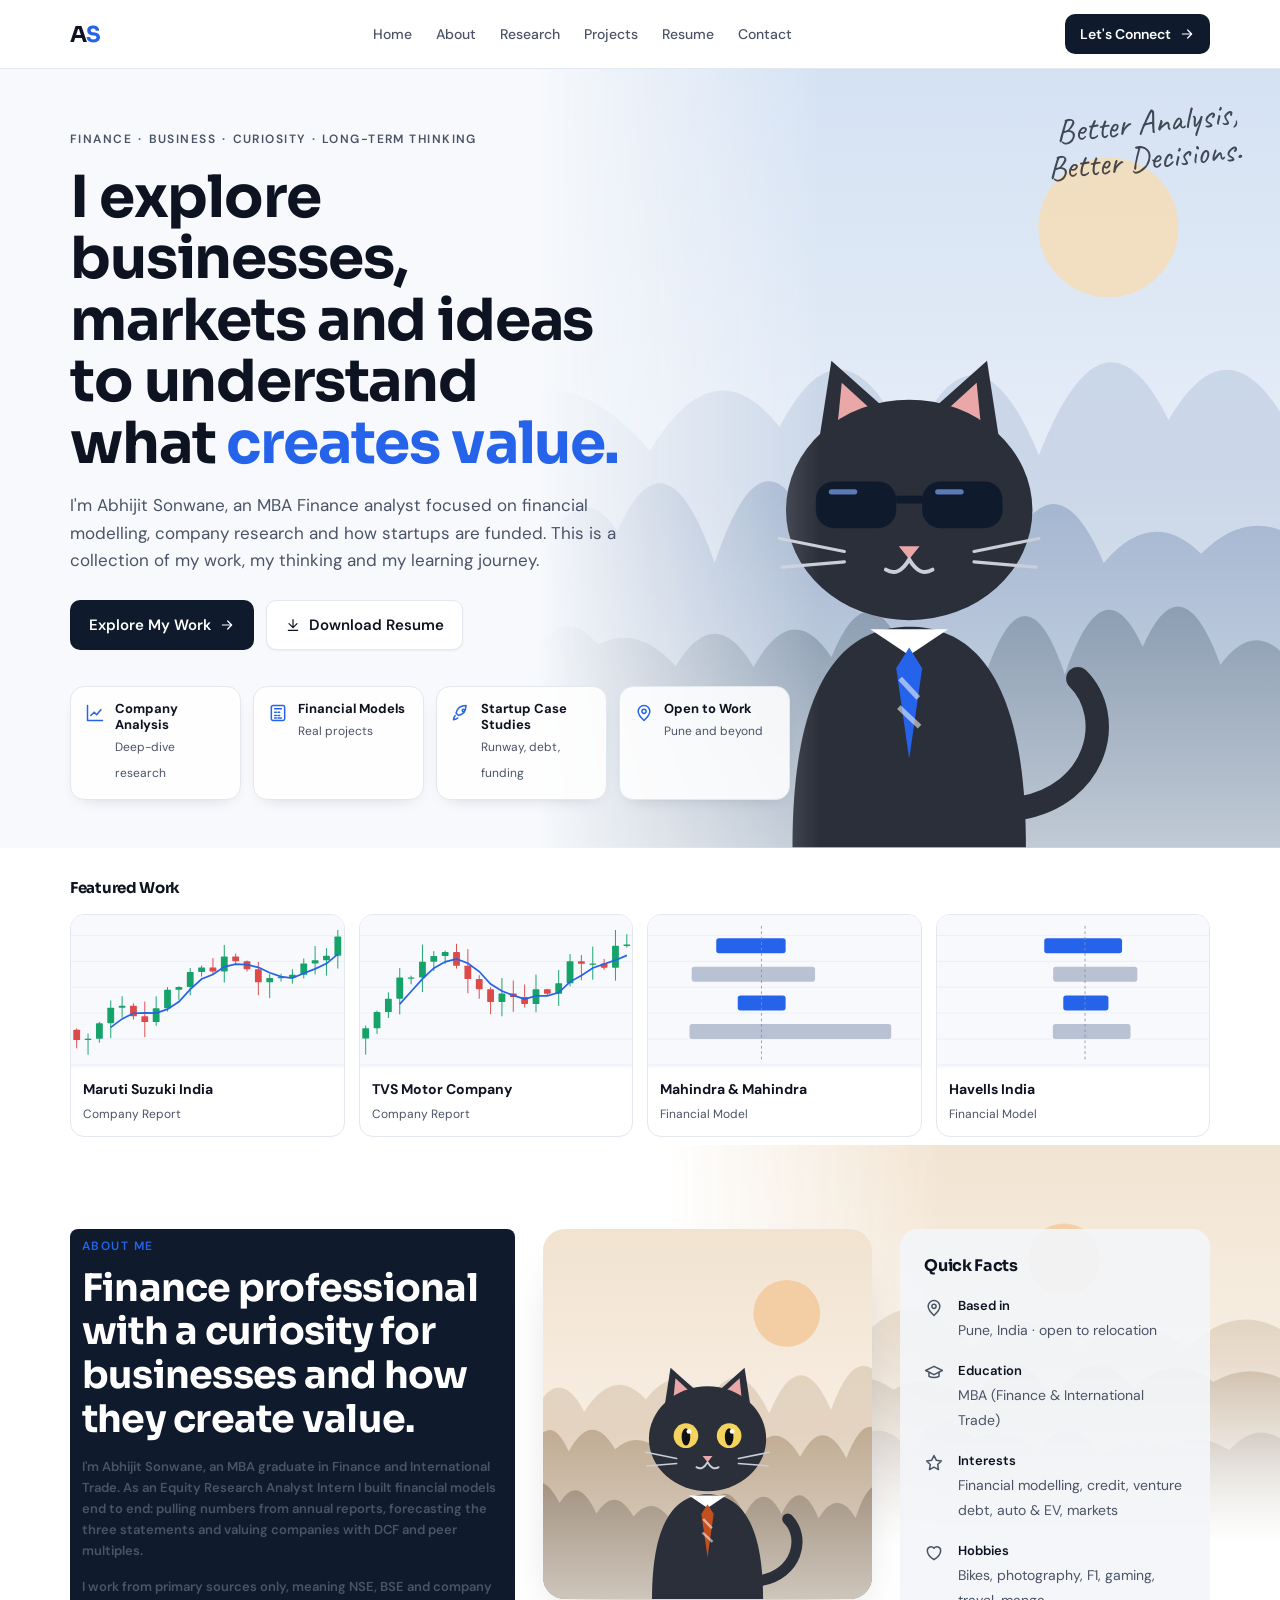
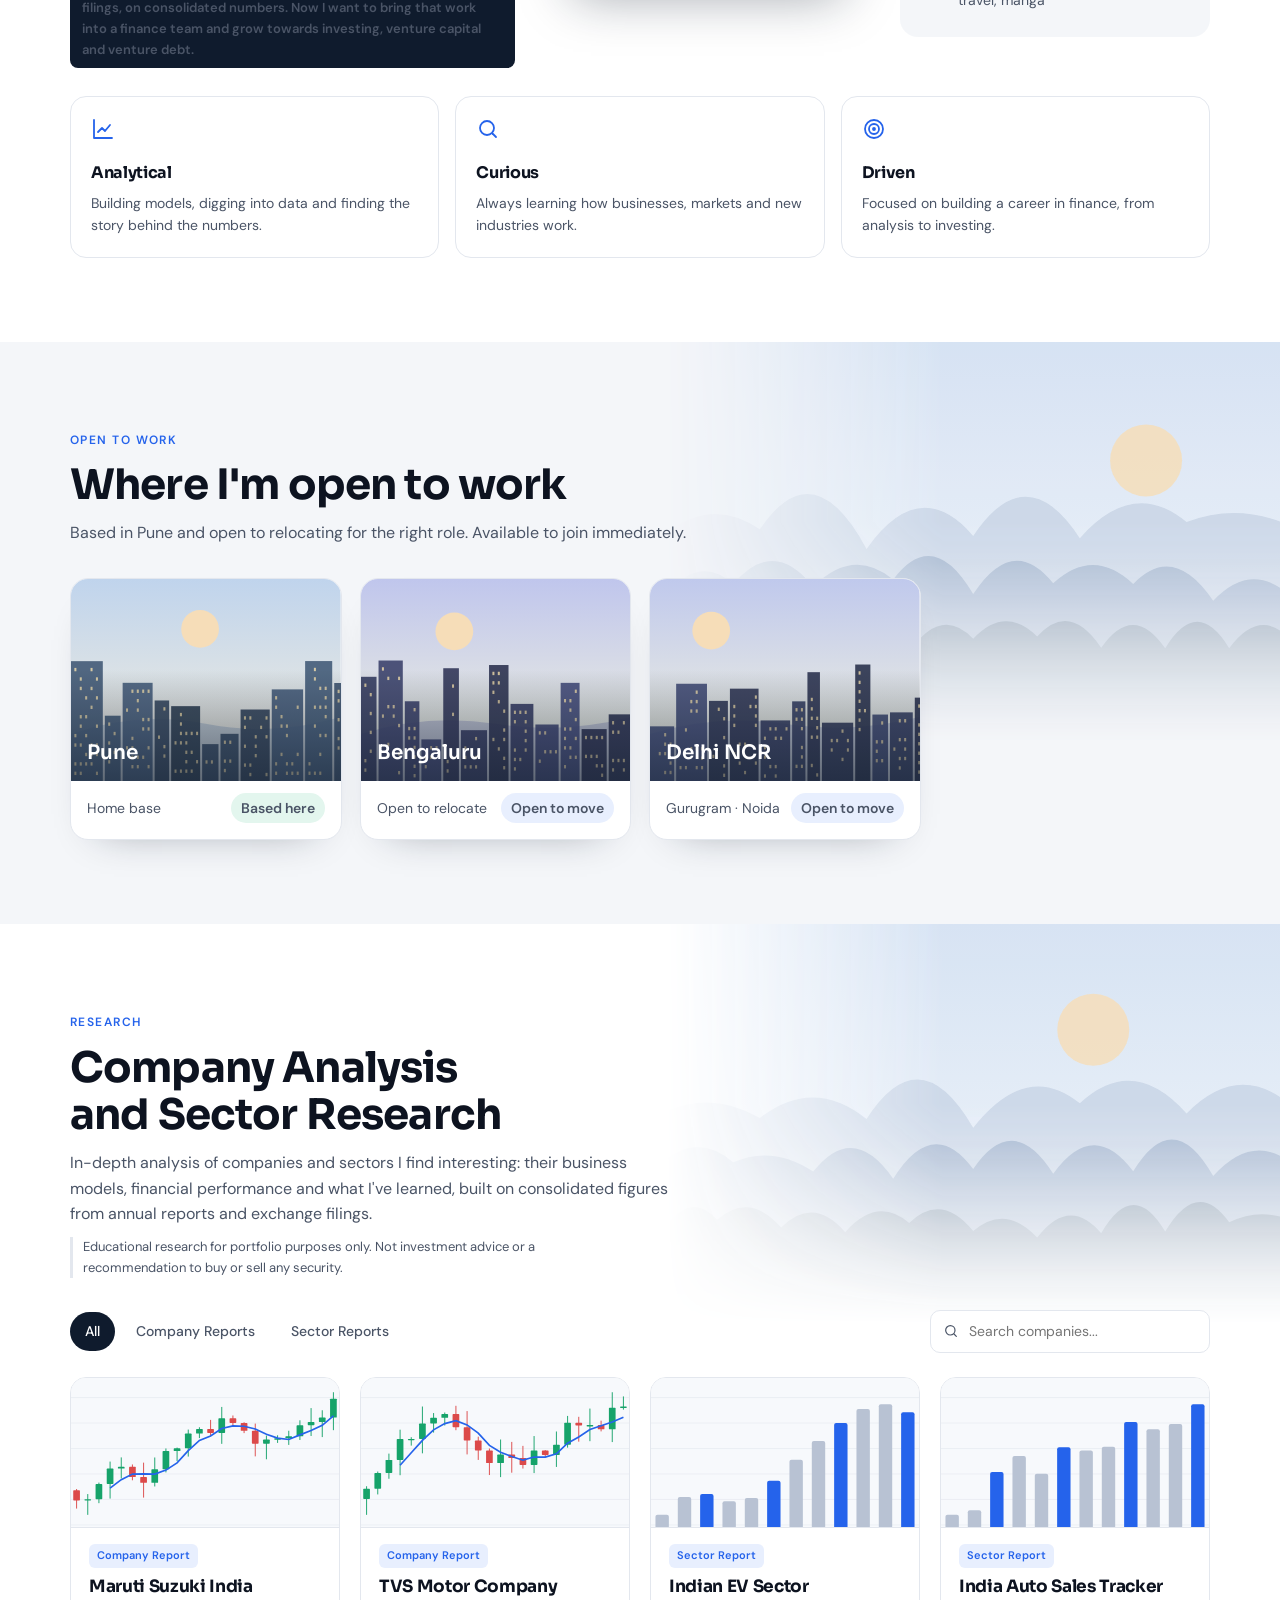
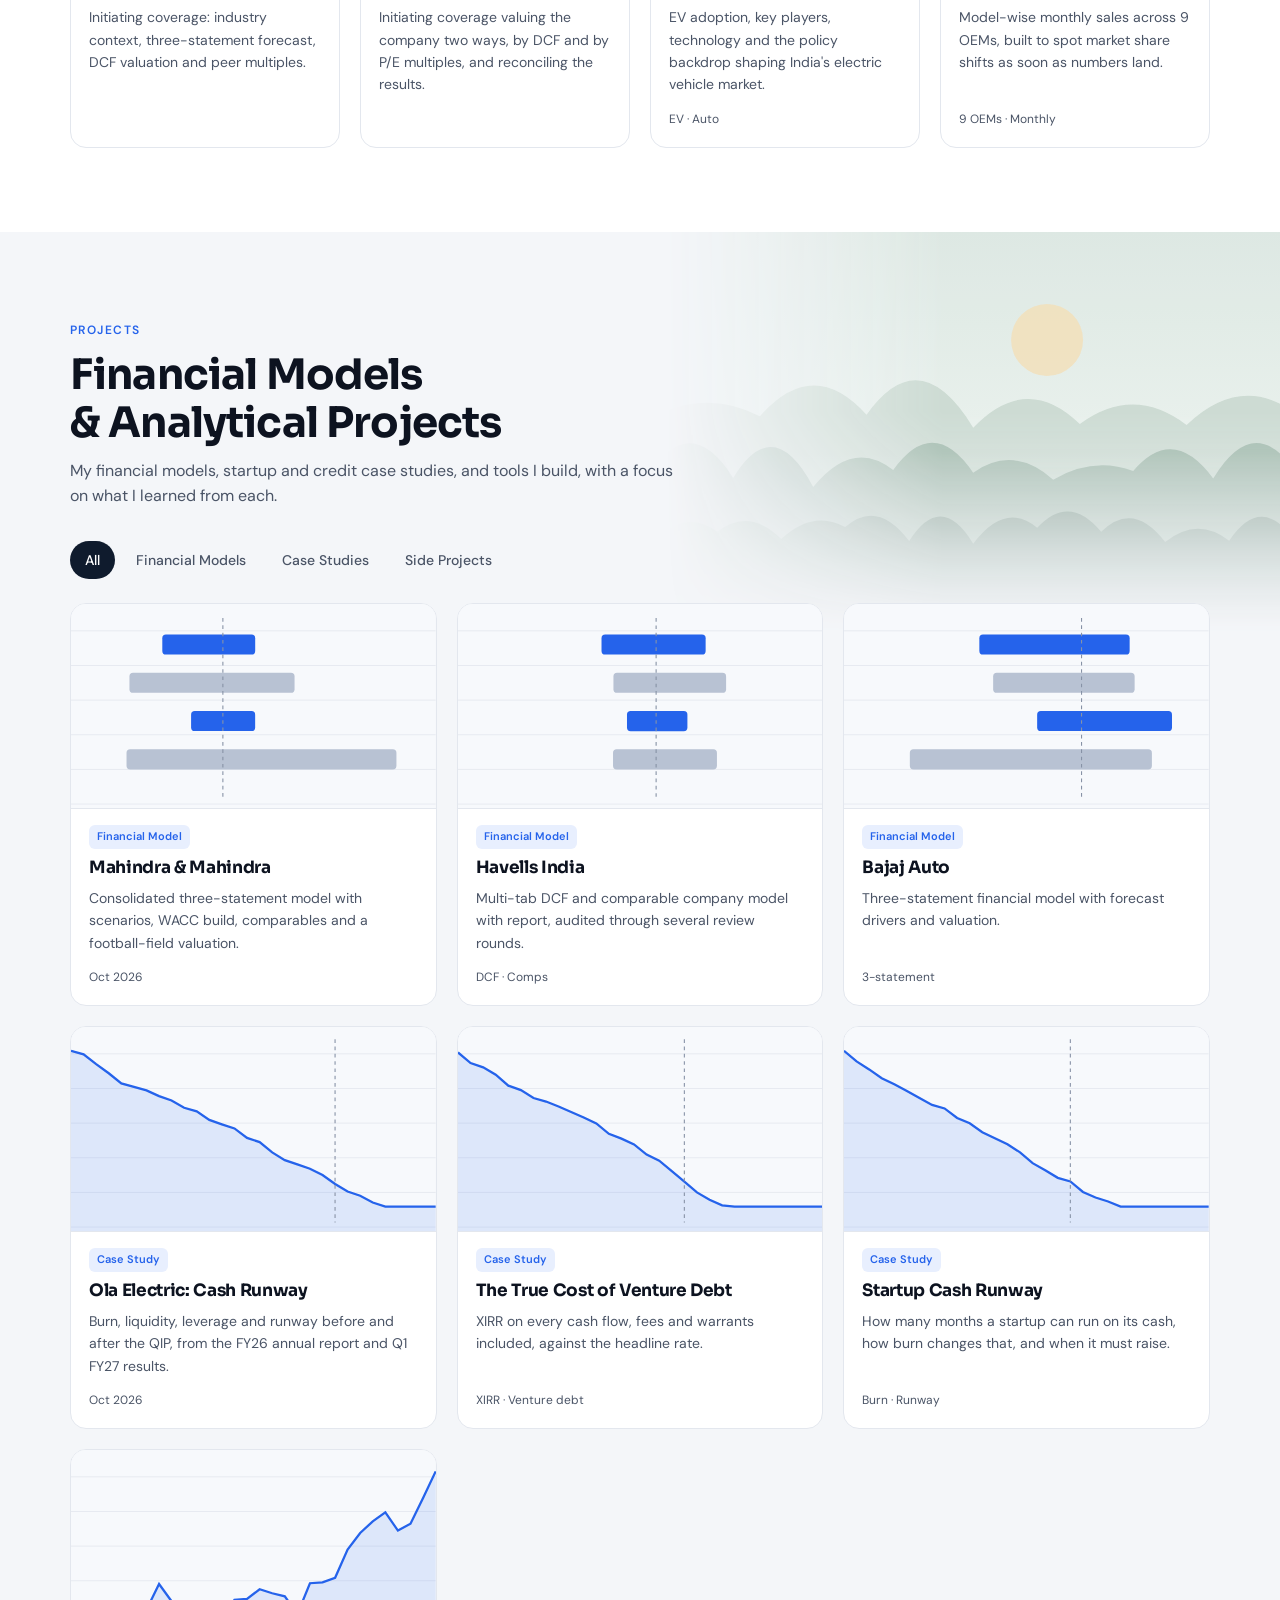
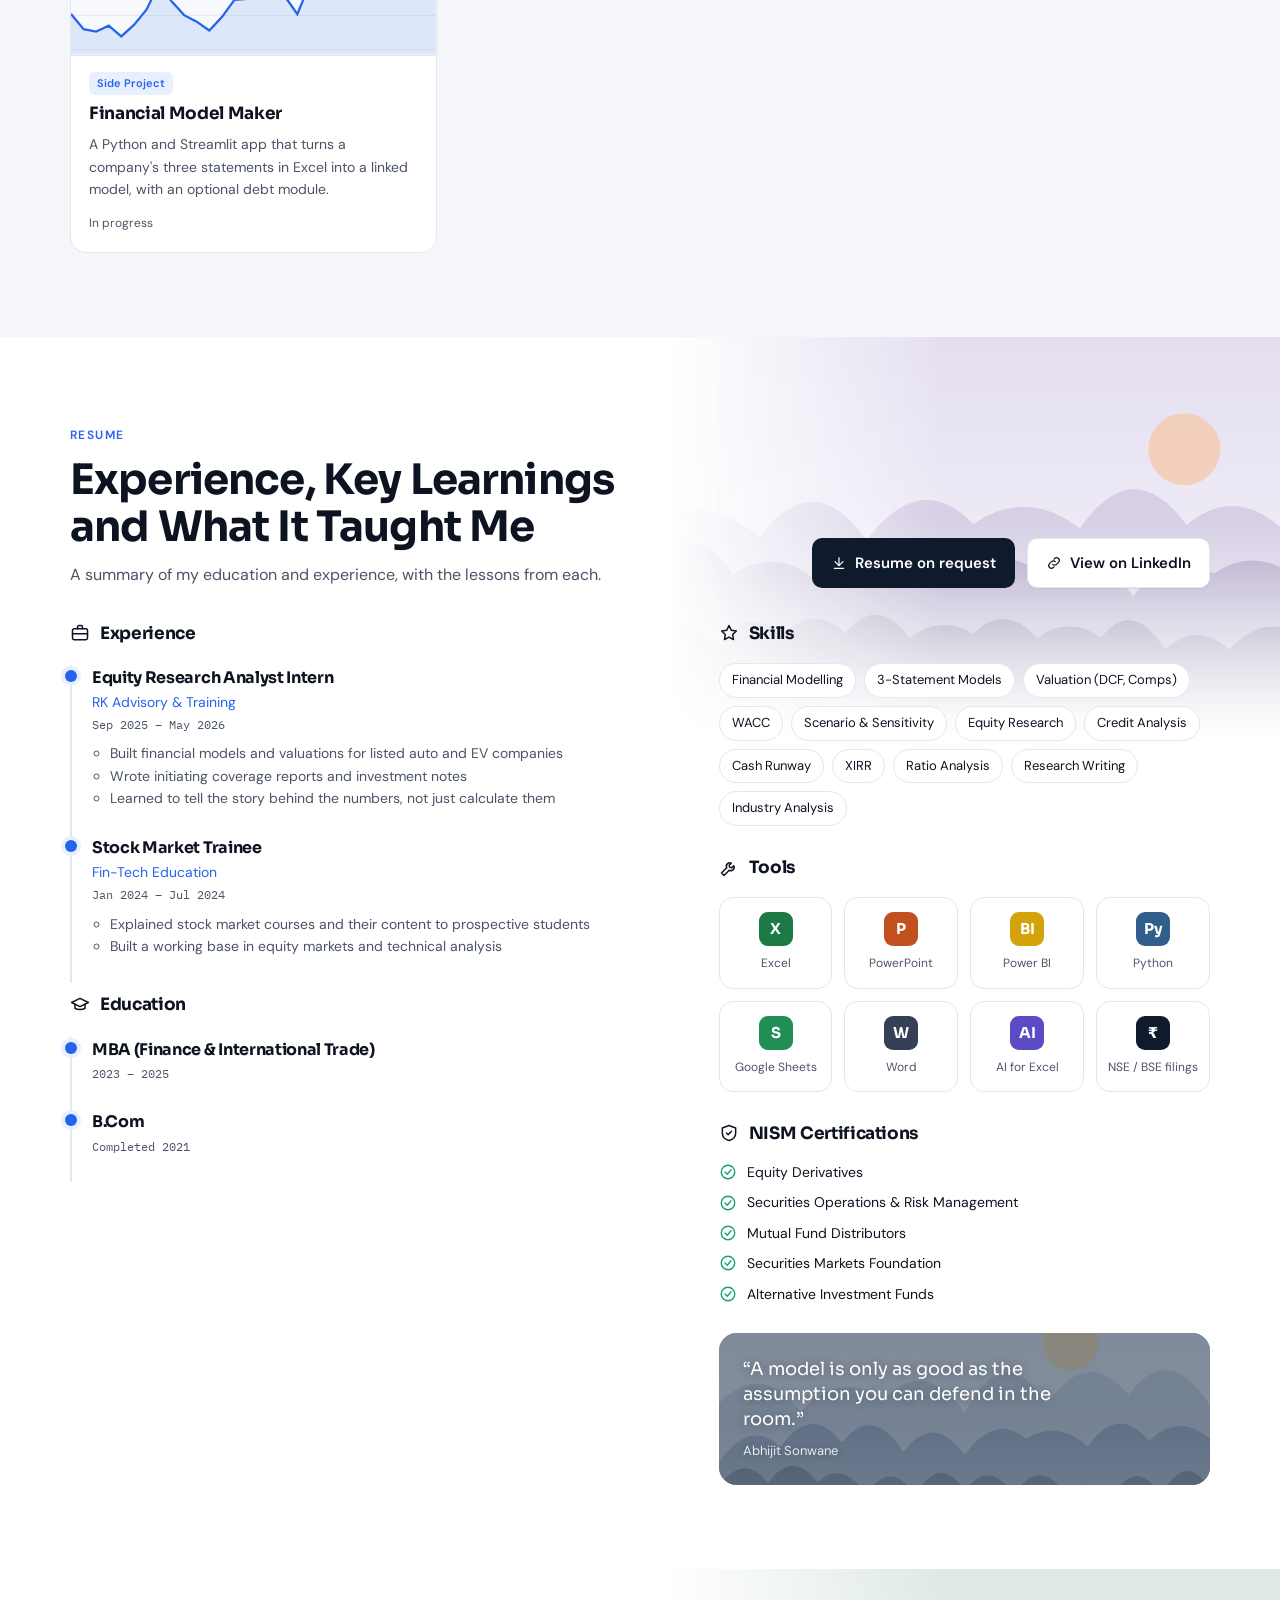
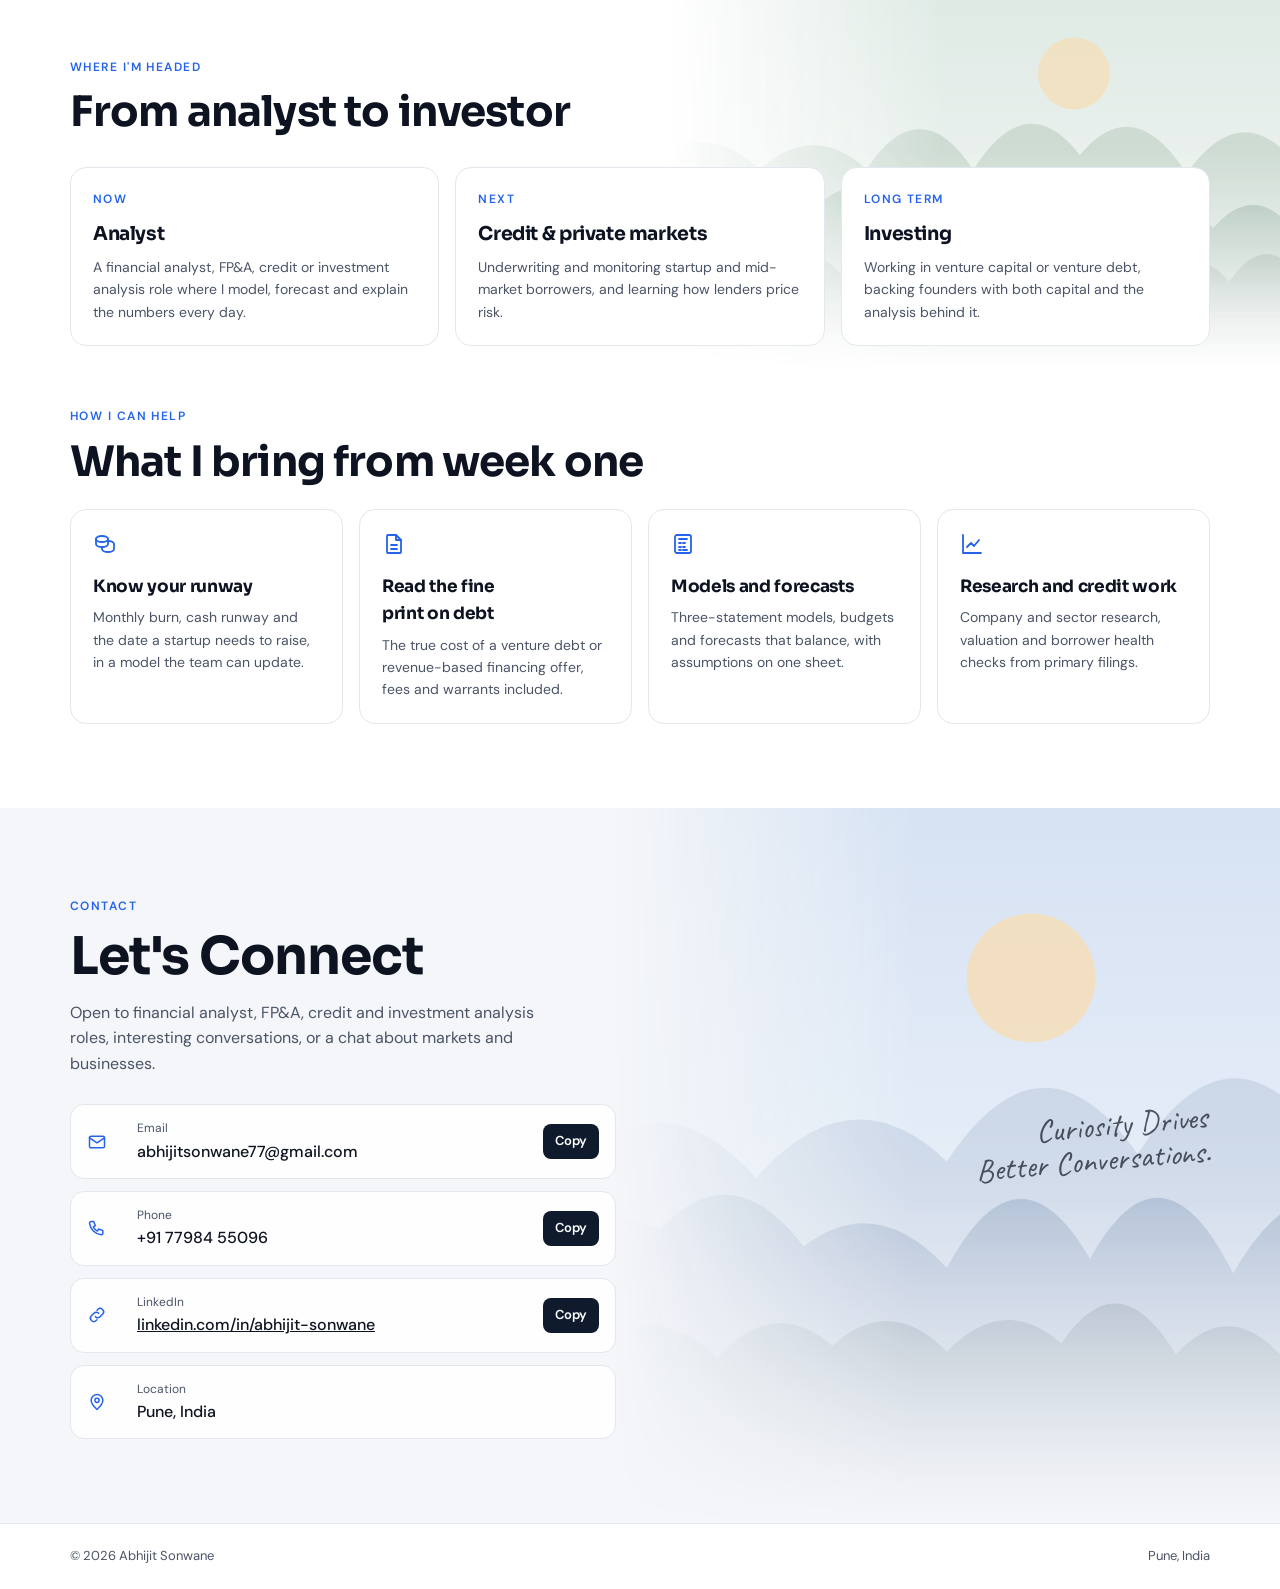
==== index.html @ 1f4a9168 "Add portfolio site with Pages CMS content editing Co-Authored-By: Claude Opus 5.5 <noreply@anthropic" ====
<!doctype html>
<html lang="en">
<head>
<meta charset="utf-8">
<meta name="viewport" content="width=device-width,initial-scale=1,viewport-fit=cover">
<title>Abhijit Sonwane | Finance Analyst Portfolio</title>
<meta name="description" content="Abhijit Sonwane, MBA Finance analyst in Pune. Financial models, company research, startup and venture debt case studies, and resume.">
<meta property="og:title" content="Abhijit Sonwane | Finance Analyst Portfolio">
<meta property="og:description" content="Financial models, company research, startup case studies and resume.">
<meta property="og:type" content="website">
<meta property="og:url" content="https://abhijitsonwane.github.io/">
<link rel="icon" href="data:image/svg+xml,%3Csvg xmlns='http://www.w3.org/2000/svg' viewBox='0 0 64 64'%3E%3Crect width='64' height='64' rx='14' fill='%230F1B2D'/%3E%3Ctext x='32' y='42' font-family='Arial' font-weight='700' font-size='28' text-anchor='middle' fill='%23fff'%3EA%3Ctspan fill='%2360A5FA'%3ES%3C/tspan%3E%3C/text%3E%3C/svg%3E">
<link rel="preconnect" href="https://fonts.googleapis.com">
<link rel="preconnect" href="https://fonts.gstatic.com" crossorigin>
<link rel="stylesheet" href="https://fonts.googleapis.com/css2?family=Sora:wght@500;600;700&family=DM+Sans:ital,opsz,wght@0,9..40,400;0,9..40,500;0,9..40,600;1,9..40,400&family=IBM+Plex+Mono:wght@400;500&family=Caveat:wght@500&display=swap">
<link rel="stylesheet" href="assets/site.css">
</head>
<body>

<svg width="0" height="0" style="position:absolute" aria-hidden="true">
  <symbol id="i-chart" viewBox="0 0 24 24"><path d="M3 3v18h18"/><path d="M7 15l4-4 3 3 5-6"/></symbol>
  <symbol id="i-calc" viewBox="0 0 24 24"><rect x="4" y="3" width="16" height="18" rx="2"/><path d="M8 7h8M8 11h2M12 11h2M8 15h2M12 15h2M8 18h2M12 18h4"/></symbol>
  <symbol id="i-bolt" viewBox="0 0 24 24"><path d="M13 2L4 14h7l-1 8 9-12h-7z"/></symbol>
  <symbol id="i-rocket" viewBox="0 0 24 24"><path d="M5 15c-1.5 1.5-2 5-2 5s3.5-.5 5-2"/><path d="M9 15l-3-3c1-4 4.5-9 12-9 0 7.5-5 11-9 12z"/><circle cx="15" cy="9" r="1.5"/></symbol>
  <symbol id="i-book" viewBox="0 0 24 24"><path d="M4 5a2 2 0 0 1 2-2h13v16H6a2 2 0 0 0-2 2z"/><path d="M4 21V5M8 7h7"/></symbol>
  <symbol id="i-coins" viewBox="0 0 24 24"><ellipse cx="9" cy="7" rx="6" ry="3"/><path d="M3 7v5c0 1.7 2.7 3 6 3s6-1.3 6-3V7"/><path d="M9 15v2c0 1.7 2.7 3 6 3s6-1.3 6-3v-5c0-1.7-2.7-3-6-3"/></symbol>
  <symbol id="i-pin" viewBox="0 0 24 24"><path d="M12 21s-7-6.2-7-11a7 7 0 0 1 14 0c0 4.8-7 11-7 11z"/><circle cx="12" cy="10" r="2.5"/></symbol>
  <symbol id="i-cap" viewBox="0 0 24 24"><path d="M2 9l10-5 10 5-10 5z"/><path d="M6 11v5c3 2 9 2 12 0v-5"/></symbol>
  <symbol id="i-star" viewBox="0 0 24 24"><path d="M12 3l2.7 5.6 6.1.9-4.4 4.3 1 6.1L12 17l-5.4 2.9 1-6.1L3.2 9.5l6.1-.9z"/></symbol>
  <symbol id="i-heart" viewBox="0 0 24 24"><path d="M12 20s-8-4.9-8-11a4.5 4.5 0 0 1 8-2.8A4.5 4.5 0 0 1 20 9c0 6.1-8 11-8 11z"/></symbol>
  <symbol id="i-search" viewBox="0 0 24 24"><circle cx="11" cy="11" r="7"/><path d="M20 20l-3.5-3.5"/></symbol>
  <symbol id="i-arrow" viewBox="0 0 24 24"><path d="M5 12h14M13 6l6 6-6 6"/></symbol>
  <symbol id="i-down" viewBox="0 0 24 24"><path d="M12 4v12M6 10l6 6 6-6M5 20h14"/></symbol>
  <symbol id="i-out" viewBox="0 0 24 24"><path d="M14 4h6v6M20 4l-9 9M18 14v5a1 1 0 0 1-1 1H5a1 1 0 0 1-1-1V7a1 1 0 0 1 1-1h5"/></symbol>
  <symbol id="i-file" viewBox="0 0 24 24"><path d="M14 3H6a1 1 0 0 0-1 1v16a1 1 0 0 0 1 1h12a1 1 0 0 0 1-1V8z"/><path d="M14 3v5h5M9 13h6M9 17h6"/></symbol>
  <symbol id="i-brief" viewBox="0 0 24 24"><rect x="3" y="7" width="18" height="13" rx="2"/><path d="M9 7V5a2 2 0 0 1 2-2h2a2 2 0 0 1 2 2v2M3 13h18"/></symbol>
  <symbol id="i-tools" viewBox="0 0 24 24"><path d="M14.7 6.3a4 4 0 0 0-5.4 5.4L3 18l3 3 6.3-6.3a4 4 0 0 0 5.4-5.4l-2.5 2.5-2.4-.6-.6-2.4z"/></symbol>
  <symbol id="i-check" viewBox="0 0 24 24"><circle cx="12" cy="12" r="9"/><path d="M8 12l3 3 5-6"/></symbol>
  <symbol id="i-mail" viewBox="0 0 24 24"><rect x="3" y="5" width="18" height="14" rx="2"/><path d="M3 7l9 6 9-6"/></symbol>
  <symbol id="i-phone" viewBox="0 0 24 24"><path d="M5 3h3l2 5-2.5 1.5a11 11 0 0 0 5 5L14 12l5 2v3a2 2 0 0 1-2 2A16 16 0 0 1 3 5a2 2 0 0 1 2-2z"/></symbol>
  <symbol id="i-link" viewBox="0 0 24 24"><path d="M10 14a4 4 0 0 0 5.7 0l3-3a4 4 0 0 0-5.7-5.7l-1 1"/><path d="M14 10a4 4 0 0 0-5.7 0l-3 3a4 4 0 0 0 5.7 5.7l1-1"/></symbol>
  <symbol id="i-target" viewBox="0 0 24 24"><circle cx="12" cy="12" r="9"/><circle cx="12" cy="12" r="5"/><circle cx="12" cy="12" r="1"/></symbol>
  <symbol id="i-shield" viewBox="0 0 24 24"><path d="M12 3l8 3v6c0 5-3.5 8-8 9-4.5-1-8-4-8-9V6z"/><path d="M9 12l2 2 4-4"/></symbol>
</svg>

<header class="nav">
  <div class="wrap">
    <a class="logo" href="#home" aria-label="Abhijit Sonwane, home">A<span>S</span></a>
    <nav class="links" aria-label="Sections">
      <a href="#home">Home</a><a href="#about">About</a><a href="#research">Research</a><a href="#projects">Projects</a><a href="#resume">Resume</a><a href="#blogs" id="navBlogs">Blogs</a><a href="#contact">Contact</a>
    </nav>
    <div class="nav-r">
            <a class="btn btn-dark btn-sm" href="#contact">Let's Connect <svg class="ico"><use href="#i-arrow"/></svg></a>
    </div>
  </div>
</header>

<section class="hero" id="home">
  <div class="media hero-media fade-l" id="heroMedia"></div>
  <div class="wrap">
    <div class="hero-txt">
      <span class="tagline">Finance<b>·</b>Business<b>·</b>Curiosity<b>·</b>Long-term thinking</span>
      <h1>I explore businesses, markets and ideas to understand what <em>creates value.</em></h1>
      <p class="lede">I'm Abhijit Sonwane, an MBA Finance analyst focused on financial modelling, company research and how startups are funded. This is a collection of my work, my thinking and my learning journey.</p>
      <div class="cta">
        <a class="btn btn-dark" href="#research">Explore My Work <svg class="ico"><use href="#i-arrow"/></svg></a>
        <a class="btn btn-light" id="heroResume" href="#resume"><svg class="ico"><use href="#i-down"/></svg> Download Resume</a>
      </div>
    </div>
    <div class="quick">
      <a class="qcard" href="#research"><svg class="ico"><use href="#i-chart"/></svg><div><b>Company Analysis</b><span>Deep-dive research</span></div></a>
      <a class="qcard" href="#projects"><svg class="ico"><use href="#i-calc"/></svg><div><b>Financial Models</b><span>Real projects</span></div></a>
      <a class="qcard" href="#projects"><svg class="ico"><use href="#i-rocket"/></svg><div><b>Startup Case Studies</b><span>Runway, debt, funding</span></div></a>
      <a class="qcard" href="#open"><svg class="ico"><use href="#i-pin"/></svg><div><b>Open to Work</b><span>Pune and beyond</span></div></a>
    </div>
  </div>
</section>

<div class="wrap featured-strip" id="featuredWrap">
  <h3>Featured Work</h3>
  <div class="fgrid" id="fGrid"></div>
</div>

<section class="band" id="about">
  <div class="media bmedia" data-sec="about"></div>
  <div class="wrap">
    <div class="about">
      <div class="copy">
        <span class="eyebrow">About me</span>
        <h2>Finance professional with a curiosity for businesses and how they create value.</h2>
        <p>I'm Abhijit Sonwane, an MBA graduate in Finance and International Trade. As an Equity Research Analyst Intern I built financial models end to end: pulling numbers from annual reports, forecasting the three statements and valuing companies with DCF and peer multiples.</p>
        <p>I work from primary sources only, meaning NSE, BSE and company filings, on consolidated numbers. Now I want to bring that work into a finance team and grow towards investing, venture capital and venture debt.</p>
      </div>
      <div class="portrait" id="aboutPhoto"></div>
      <div class="facts">
        <h3>Quick Facts</h3>
        <div class="fact"><svg class="ico"><use href="#i-pin"/></svg><div><b>Based in</b><span>Pune, India · open to relocation</span></div></div>
        <div class="fact"><svg class="ico"><use href="#i-cap"/></svg><div><b>Education</b><span>MBA (Finance &amp; International Trade)</span></div></div>
        <div class="fact"><svg class="ico"><use href="#i-star"/></svg><div><b>Interests</b><span>Financial modelling, credit, venture debt, auto &amp; EV, markets</span></div></div>
        <div class="fact"><svg class="ico"><use href="#i-heart"/></svg><div><b>Hobbies</b><span>Bikes, photography, F1, gaming, travel, manga</span></div></div>
      </div>
    </div>
    <div class="traits">
      <div class="trait"><svg class="ico"><use href="#i-chart"/></svg><h4>Analytical</h4><p>Building models, digging into data and finding the story behind the numbers.</p></div>
      <div class="trait"><svg class="ico"><use href="#i-search"/></svg><h4>Curious</h4><p>Always learning how businesses, markets and new industries work.</p></div>
      <div class="trait"><svg class="ico"><use href="#i-target"/></svg><h4>Driven</h4><p>Focused on building a career in finance, from analysis to investing.</p></div>
    </div>
    <div class="gallery" id="gallery" hidden>
      <h3>Beyond the spreadsheets</h3>
      <div class="ggrid" id="gGrid"></div>
    </div>
  </div>
</section>

<section class="band mist" id="open">
  <div class="media bmedia" data-sec="open"></div>
  <div class="wrap">
    <div class="head"><div class="headtxt"><span class="eyebrow">Open to work</span><h2>Where I'm open to work</h2>
      <p class="sub">Based in Pune and open to relocating for the right role. Available to join immediately.</p></div></div>
    <div class="cities" id="cities"></div>
  </div>
</section>

<section class="band" id="research">
  <div class="media bmedia" data-sec="research"></div>
  <div class="wrap">
    <div class="head">
      <div class="headtxt"><span class="eyebrow">Research</span><h2>Company Analysis<br>and Sector Research</h2>
        <p class="sub">In-depth analysis of companies and sectors I find interesting: their business models, financial performance and what I've learned, built on consolidated figures from annual reports and exchange filings.</p>
        <p class="disclaim">Educational research for portfolio purposes only. Not investment advice or a recommendation to buy or sell any security.</p></div>
    </div>
    <div class="controls">
      <div class="tabs" id="rTabs" role="group" aria-label="Filter research"></div>
      <label class="search"><svg class="ico"><use href="#i-search"/></svg><input id="rSearch" type="search" placeholder="Search companies..." aria-label="Search research"></label>
    </div>
    <div class="grid" id="rGrid"></div>
  </div>
</section>

<section class="band mist" id="projects">
  <div class="media bmedia" data-sec="projects"></div>
  <div class="wrap">
    <div class="head">
      <div class="headtxt"><span class="eyebrow">Projects</span><h2>Financial Models<br>&amp; Analytical Projects</h2>
        <p class="sub">My financial models, startup and credit case studies, and tools I build, with a focus on what I learned from each.</p></div>
    </div>
    <div class="controls"><div class="tabs" id="pTabs" role="group" aria-label="Filter projects"></div></div>
    <div class="grid three" id="pGrid"></div>
  </div>
</section>

<section class="band" id="resume">
  <div class="media bmedia" data-sec="resume"></div>
  <div class="wrap">
    <div class="head">
      <div class="headtxt"><span class="eyebrow">Resume</span><h2>Experience, Key Learnings<br>and What It Taught Me</h2>
        <p class="sub">A summary of my education and experience, with the lessons from each.</p></div>
      <div class="cta" style="margin-top:0">
        <a class="btn btn-dark" id="resumeBtn" href="#contact"><svg class="ico"><use href="#i-down"/></svg> <span id="resumeBtnTxt">Resume on request</span></a>
        <a class="btn btn-light" href="https://www.linkedin.com/in/abhijit-sonwane" target="_blank" rel="noopener"><svg class="ico"><use href="#i-link"/></svg> View on LinkedIn</a>
      </div>
    </div>
    <div class="resume">
      <div>
        <h3><svg class="ico"><use href="#i-brief"/></svg>Experience</h3>
        <ul class="tl">
          <li><h4>Equity Research Analyst Intern</h4><div class="org">RK Advisory &amp; Training</div><div class="when">Sep 2025 – May 2026</div>
            <ul><li>Built financial models and valuations for listed auto and EV companies</li><li>Wrote initiating coverage reports and investment notes</li><li>Learned to tell the story behind the numbers, not just calculate them</li></ul></li>
          <li><h4>Stock Market Trainee</h4><div class="org">Fin-Tech Education</div><div class="when">Jan 2024 – Jul 2024</div>
            <ul><li>Explained stock market courses and their content to prospective students</li><li>Built a working base in equity markets and technical analysis</li></ul></li>
        </ul>
        <h3 style="margin-top:8px"><svg class="ico"><use href="#i-cap"/></svg>Education</h3>
        <ul class="tl">
          <li><h4>MBA (Finance &amp; International Trade)</h4><div class="when">2023 – 2025</div></li>
          <li><h4>B.Com</h4><div class="when">Completed 2021</div></li>
        </ul>
      </div>
      <div>
        <h3><svg class="ico"><use href="#i-star"/></svg>Skills</h3>
        <div class="skills"><span>Financial Modelling</span><span>3-Statement Models</span><span>Valuation (DCF, Comps)</span><span>WACC</span><span>Scenario &amp; Sensitivity</span><span>Equity Research</span><span>Credit Analysis</span><span>Cash Runway</span><span>XIRR</span><span>Ratio Analysis</span><span>Research Writing</span><span>Industry Analysis</span></div>
        <h3 style="margin-top:28px"><svg class="ico"><use href="#i-tools"/></svg>Tools</h3>
        <div class="tools">
          <div class="tool"><span class="tile" style="background:#1E7A45">X</span>Excel</div>
          <div class="tool"><span class="tile" style="background:#C2501F">P</span>PowerPoint</div>
          <div class="tool"><span class="tile" style="background:#D4A20B">BI</span>Power BI</div>
          <div class="tool"><span class="tile" style="background:#2F5F8A">Py</span>Python</div>
          <div class="tool"><span class="tile" style="background:#1F8F55">S</span>Google Sheets</div>
          <div class="tool"><span class="tile" style="background:#344055">W</span>Word</div>
          <div class="tool"><span class="tile" style="background:#5B4BC4">AI</span>AI for Excel</div>
          <div class="tool"><span class="tile" style="background:#0F1B2D">₹</span>NSE / BSE filings</div>
        </div>
        <div class="certs">
          <h3><svg class="ico"><use href="#i-shield"/></svg>NISM Certifications</h3>
          <ul>
            <li><svg class="ico"><use href="#i-check"/></svg>Equity Derivatives</li>
            <li><svg class="ico"><use href="#i-check"/></svg>Securities Operations &amp; Risk Management</li>
            <li><svg class="ico"><use href="#i-check"/></svg>Mutual Fund Distributors</li>
            <li><svg class="ico"><use href="#i-check"/></svg>Securities Markets Foundation</li>
            <li><svg class="ico"><use href="#i-check"/></svg>Alternative Investment Funds</li>
          </ul>
        </div>
        <div class="quote"><div class="media" data-sec="quote"></div><blockquote>“A model is only as good as the assumption you can defend in the room.”<cite>Abhijit Sonwane</cite></blockquote></div>
      </div>
    </div>
  </div>
</section>

<section class="band mist" id="blogs" hidden>
  <div class="media bmedia" data-sec="blogs"></div>
  <div class="wrap">
    <div class="blogs">
      <div class="bhead"><span class="eyebrow">Blogs &amp; Insights</span><h2 style="font-size:clamp(28px,3.2vw,38px);margin-top:10px">Ideas, Lessons &amp; Reflections</h2>
        <p class="sub" style="margin-top:12px">What I've learned, how my thinking has changed, and lessons from my journey so far.</p></div>
      <div id="bFeatured"></div>
      <div class="blist" id="bList"></div>
    </div>
  </div>
</section>

<section class="band" id="goals">
  <div class="media bmedia" data-sec="goals"></div>
  <div class="wrap">
    <div class="head"><div class="headtxt"><span class="eyebrow">Where I'm headed</span><h2>From analyst to investor</h2></div></div>
    <div class="road">
      <div class="step"><span class="eyebrow">Now</span><h3>Analyst</h3><p>A financial analyst, FP&amp;A, credit or investment analysis role where I model, forecast and explain the numbers every day.</p></div>
      <div class="step"><span class="eyebrow">Next</span><h3>Credit &amp; private markets</h3><p>Underwriting and monitoring startup and mid-market borrowers, and learning how lenders price risk.</p></div>
      <div class="step"><span class="eyebrow">Long term</span><h3>Investing</h3><p>Working in venture capital or venture debt, backing founders with both capital and the analysis behind it.</p></div>
    </div>
    <div class="head" style="margin-top:56px;margin-bottom:0"><div><span class="eyebrow">How I can help</span><h2>What I bring from week one</h2></div></div>
    <div class="help">
      <div class="step"><svg class="ico"><use href="#i-coins"/></svg><h3>Know your runway</h3><p>Monthly burn, cash runway and the date a startup needs to raise, in a model the team can update.</p></div>
      <div class="step"><svg class="ico"><use href="#i-file"/></svg><h3>Read the fine print on debt</h3><p>The true cost of a venture debt or revenue-based financing offer, fees and warrants included.</p></div>
      <div class="step"><svg class="ico"><use href="#i-calc"/></svg><h3>Models and forecasts</h3><p>Three-statement models, budgets and forecasts that balance, with assumptions on one sheet.</p></div>
      <div class="step"><svg class="ico"><use href="#i-chart"/></svg><h3>Research and credit work</h3><p>Company and sector research, valuation and borrower health checks from primary filings.</p></div>
    </div>
  </div>
</section>

<section class="band mist contact" id="contact">
  <div class="media bmedia" data-sec="contact" style="height:100%;width:min(52%,700px)"></div>
  <div class="wrap">
    <div class="cgrid">
      <div>
        <span class="eyebrow">Contact</span>
        <h2>Let's Connect</h2>
        <p class="lede">Open to financial analyst, FP&amp;A, credit and investment analysis roles, interesting conversations, or a chat about markets and businesses.</p>
        <div class="clines">
          <div class="cline"><svg class="ico"><use href="#i-mail"/></svg><div><small>Email</small><span class="val" id="v-email">abhijitsonwane77@gmail.com</span></div><button class="copy" type="button" data-copy="v-email">Copy</button></div>
          <div class="cline"><svg class="ico"><use href="#i-phone"/></svg><div><small>Phone</small><span class="val" id="v-phone">+91 77984 55096</span></div><button class="copy" type="button" data-copy="v-phone">Copy</button></div>
          <div class="cline"><svg class="ico"><use href="#i-link"/></svg><div><small>LinkedIn</small><span class="val"><a id="v-li" href="https://www.linkedin.com/in/abhijit-sonwane" target="_blank" rel="noopener">linkedin.com/in/abhijit-sonwane</a></span></div><button class="copy" type="button" data-copy="v-li">Copy</button></div>
          <div class="cline"><svg class="ico"><use href="#i-pin"/></svg><div><small>Location</small><span class="val">Pune, India</span></div><span></span></div>
        </div>
      </div>
      <div class="hand">Curiosity Drives<br>Better Conversations.</div>
    </div>
  </div>
</section>
<footer><div class="wrap"><span>© 2026 Abhijit Sonwane</span><span>Pune, India</span></div></footer>

<div class="overlay reader" id="reader" hidden>
  <article class="sheet" role="dialog" aria-modal="true" aria-labelledby="rdTitle">
    <div class="sheet-head"><div><span class="chip" id="rdTag"></span></div><button class="btn btn-light btn-sm" id="rdClose" type="button">Close</button></div>
    <h2 id="rdTitle"></h2>
    <div class="meta" id="rdMeta"></div>
    <div class="cover" id="rdCover"></div>
    <div class="text" id="rdText"></div>
    <a class="btn btn-light" id="rdLink" target="_blank" rel="noopener" hidden><svg class="ico"><use href="#i-out"/></svg> Read the full piece</a>
  </article>
</div>
<script src="assets/site.js" defer></script>
</body>
</html>
---- assets/site.css ----
:root{padding-top:env(safe-area-inset-top,0px);padding-bottom:env(safe-area-inset-bottom,0px)}
body{margin:0}
img{max-width:100%}
[hidden]{display:none!important}

/* Layout: light finance portfolio in the style of Abhijit's mockups. Every section can carry a photo
   that fades softly into the page; the hero photo bleeds off the right edge. One light theme by design. */
:root{
  --bg:#FFFFFF; --mist:#F4F6F9; --ink:#0D1320; --sub:#4A5466; --line:#E3E7EE; --navy:#0F1B2D; --on-navy:#FFFFFF;
  --blue:#2563EB; --blue-soft:#E8EFFE; --up:#16A36A; --down:#DC4A4A;
  --head:"Sora", "Segoe UI", system-ui, sans-serif;
  --body:"DM Sans", "Segoe UI", system-ui, sans-serif;
  --mono:"IBM Plex Mono", ui-monospace, Menlo, monospace;
  --hand:"Caveat", "Segoe Print", cursive;
  color-scheme:light;
}
*{box-sizing:border-box}
body{background:var(--bg);color:var(--ink);font-family:var(--body);font-size:16px;line-height:1.6;-webkit-font-smoothing:antialiased}
.wrap{position:relative;z-index:1;max-width:1180px;margin:0 auto;padding-left:max(20px, env(safe-area-inset-left, 0px));padding-right:max(20px, env(safe-area-inset-right, 0px))}
a{color:inherit}
:focus-visible{outline:2px solid var(--blue);outline-offset:3px;border-radius:6px}
h1,h2,h3,h4{font-family:var(--head);margin:0;text-wrap:balance;letter-spacing:-.02em}
p{margin:0}
button{font:inherit;cursor:pointer}
.eyebrow{font-size:12px;font-weight:600;letter-spacing:.12em;text-transform:uppercase;color:var(--blue)}
.sub{color:var(--sub)}
.ico{width:20px;height:20px;flex:none;stroke:currentColor;fill:none;stroke-width:1.8;stroke-linecap:round;stroke-linejoin:round}
section{scroll-margin-top:72px}

/* Buttons */
.btn{display:inline-flex;align-items:center;gap:8px;border-radius:10px;padding:12px 18px;font-weight:600;font-size:15px;text-decoration:none;border:1px solid transparent;white-space:nowrap}
.btn .ico{width:16px;height:16px}
.btn-dark{background:var(--navy);color:var(--on-navy)}
.btn-dark:hover{background:#1c2a40}
.btn-light{background:var(--bg);color:var(--ink);border-color:var(--line);box-shadow:0 1px 2px rgba(15,27,45,.06)}
.btn-light:hover{border-color:#c9d0db}
.btn-sm{padding:8px 14px;font-size:14px}

/* Nav */
body::before{content:"";position:fixed;inset:0 0 auto;height:env(safe-area-inset-top, 0px);z-index:40;background:var(--bg)}
.nav{position:sticky;top:env(safe-area-inset-top, 0px);z-index:30;background:rgba(255,255,255,.9);backdrop-filter:blur(10px);border-bottom:1px solid var(--line)}
.nav .wrap{display:flex;align-items:center;justify-content:space-between;gap:16px;padding-block:14px}
.logo{font-family:var(--head);font-weight:700;font-size:22px;letter-spacing:-.06em;text-decoration:none}
.logo span{color:var(--blue)}
.links{display:flex;gap:24px}
.links a{text-decoration:none;font-size:14px;font-weight:500;color:var(--sub)}
.links a:hover{color:var(--ink)}
.nav-r{display:flex;gap:8px;align-items:center}

/* Soft photo layers */
.media{position:absolute;pointer-events:none;overflow:hidden;z-index:0}
.media img,.media svg{width:100%;height:100%;object-fit:cover;display:block}
.fade-l{-webkit-mask-image:linear-gradient(to right,transparent 0%,#000 38%);mask-image:linear-gradient(to right,transparent 0%,#000 38%)}
.bmedia{top:0;right:0;width:min(48%,640px);height:400px;
  -webkit-mask-image:linear-gradient(to right,transparent 0%,#000 45%),linear-gradient(to bottom,#000 45%,transparent 100%);
  -webkit-mask-composite:source-in;mask-image:linear-gradient(to right,transparent 0%,#000 45%),linear-gradient(to bottom,#000 45%,transparent 100%);mask-composite:intersect;opacity:.95}
.band{position:relative;overflow:hidden;padding-block:84px}
.band.mist{background:var(--mist)}
.head{display:flex;justify-content:space-between;align-items:flex-end;gap:24px;flex-wrap:wrap;margin-bottom:32px}
.head h2{font-size:clamp(30px,3.6vw,42px);line-height:1.12;margin-top:10px}
.head p{margin-top:12px;max-width:56ch}
.head p.disclaim{margin-top:10px;font-size:13px;color:var(--sub);border-left:3px solid var(--line);padding-left:10px}
.headtxt{max-width:620px}

/* Hero */
.hero{position:relative;overflow:hidden;background:#F7F9FC}
.hero-media{top:0;right:0;bottom:0;width:58%}
.hero-media .hand{position:absolute;top:36px;right:40px;font-family:var(--hand);font-size:34px;line-height:1.05;color:var(--ink);opacity:.75;transform:rotate(-6deg);text-align:right}
.hero .wrap{display:flex;flex-direction:column;justify-content:center;min-height:min(640px,90vh);padding-block:56px 48px}
.hero-txt{max-width:560px}
.tagline{font-size:12px;font-weight:600;letter-spacing:.12em;text-transform:uppercase;color:var(--sub)}
.tagline b{color:var(--blue);margin-inline:6px}
.hero h1{font-size:clamp(36px,5vw,58px);line-height:1.06;margin-top:16px}
.hero h1 em{font-style:normal;color:var(--blue)}
.hero .lede{font-size:17px;color:var(--sub);margin-top:18px;max-width:50ch}
.cta{display:flex;gap:12px;flex-wrap:wrap;margin-top:26px}
.quick{display:grid;grid-template-columns:repeat(4,minmax(0,1fr));gap:12px;margin-top:36px;max-width:720px}
.qcard{display:flex;gap:10px;align-items:flex-start;padding:14px;border-radius:14px;background:rgba(255,255,255,.88);border:1px solid var(--line);text-decoration:none;box-shadow:0 6px 18px -12px rgba(15,27,45,.3)}
.qcard:hover{border-color:#c4cddb}
.qcard .ico{color:var(--blue);margin-top:2px}
.qcard b{display:block;font-size:13px;line-height:1.25}
.qcard span{font-size:12px;color:var(--sub)}
.ph-note{position:absolute;left:50%;bottom:16px;transform:translateX(-50%);background:rgba(255,255,255,.9);border-radius:999px;padding:5px 12px;font-size:12px;color:var(--sub);pointer-events:none;white-space:nowrap}

/* Featured strip */
.featured-strip{padding-block:28px 8px}
.featured-strip h3{font-size:15px;margin-bottom:14px}
.fgrid{display:grid;grid-template-columns:repeat(4,minmax(0,1fr));gap:14px}
.fitem{text-decoration:none;border:1px solid var(--line);border-radius:14px;overflow:hidden;background:var(--bg)}
.fitem .cover{aspect-ratio:16/9}
.fitem div.t{padding:10px 12px}
.fitem b{display:block;font-size:14px}
.fitem span{font-size:12px;color:var(--sub)}

/* About */
.about{display:grid;grid-template-columns:minmax(0,1.15fr) minmax(0,.85fr) minmax(0,.8fr);gap:28px;align-items:start}
.about h2{font-size:clamp(28px,3.2vw,38px);line-height:1.15;margin-top:10px}
.about .copy p{margin-top:16px;color:var(--sub)}
.portrait{position:relative;border-radius:22px;overflow:hidden;aspect-ratio:4/4.5;background:var(--mist);box-shadow:0 26px 50px -30px rgba(15,27,45,.4)}
.portrait img,.portrait svg{width:100%;height:100%;object-fit:cover;display:block}
.facts{background:rgba(244,246,249,.92);border-radius:18px;padding:24px;display:flex;flex-direction:column;gap:18px}
.facts h3{font-size:16px}
.fact{display:grid;grid-template-columns:22px minmax(0,1fr);gap:12px}
.fact .ico{color:var(--sub);margin-top:2px}
.fact b{display:block;font-size:13px;font-weight:600}
.fact span{font-size:14px;color:var(--sub)}
.traits{display:grid;grid-template-columns:repeat(3,minmax(0,1fr));gap:16px;margin-top:28px}
.trait{border:1px solid var(--line);border-radius:16px;padding:20px;background:var(--bg)}
.trait .ico{color:var(--blue);width:24px;height:24px}
.trait h4{font-size:16px;margin-top:12px}
.trait p{font-size:14px;color:var(--sub);margin-top:6px}
.gallery{margin-top:32px}
.gallery h3{font-size:16px;margin-bottom:14px}
.ggrid{display:grid;grid-template-columns:repeat(auto-fill,minmax(min(100%,220px),1fr));gap:14px}
.gitem{margin:0;border-radius:14px;overflow:hidden;background:var(--mist);position:relative}
.gitem img{width:100%;aspect-ratio:4/3;object-fit:cover;display:block}
.gitem figcaption{position:absolute;left:0;right:0;bottom:0;padding:22px 12px 10px;font-size:13px;color:#fff;background:linear-gradient(transparent,rgba(15,27,45,.7))}

/* Open to work */
.cities{display:grid;grid-template-columns:repeat(auto-fill,minmax(min(100%,250px),1fr));gap:18px}
.city{border-radius:18px;overflow:hidden;background:var(--bg);border:1px solid var(--line);box-shadow:0 18px 40px -30px rgba(15,27,45,.45)}
.city .ph{aspect-ratio:4/3;position:relative;background:var(--mist)}
.city .ph img,.city .ph svg{width:100%;height:100%;object-fit:cover;display:block}
.city .ph::after{content:"";position:absolute;inset:0;background:linear-gradient(180deg,transparent 45%,rgba(15,27,45,.55))}
.city .nm{position:absolute;left:16px;bottom:12px;z-index:1;color:#fff;font-family:var(--head);font-weight:600;font-size:20px}
.city .info{padding:12px 16px 16px;display:flex;justify-content:space-between;align-items:center;gap:10px}
.city .info span{font-size:14px;color:var(--sub)}
.pill{font-size:12px;font-weight:600;border-radius:999px;padding:4px 10px;background:var(--blue-soft);color:var(--blue);white-space:nowrap}
.pill.home{background:#E3F6EE;color:var(--up)}

/* Research controls + cards */
.controls{display:flex;justify-content:space-between;gap:16px;flex-wrap:wrap;align-items:center;margin-bottom:24px}
.tabs{display:flex;gap:6px;flex-wrap:wrap}
.tab{border:1px solid transparent;background:none;border-radius:999px;padding:7px 14px;font-size:14px;font-weight:500;color:var(--sub)}
.tab:hover{color:var(--ink)}
.tab[aria-pressed="true"]{background:var(--navy);color:var(--on-navy)}
.search{display:flex;align-items:center;gap:8px;border:1px solid var(--line);border-radius:10px;padding:8px 12px;background:var(--bg);min-width:0;width:min(280px,100%)}
.search .ico{color:var(--sub);width:16px;height:16px}
.search input{border:none;outline:none;font:inherit;font-size:14px;width:100%;min-width:0;background:none;color:var(--ink)}
.search:focus-within{border-color:var(--blue)}
.grid{display:grid;grid-template-columns:repeat(4,minmax(0,1fr));gap:20px}
.grid.three{grid-template-columns:repeat(3,minmax(0,1fr))}
.card{background:var(--bg);border:1px solid var(--line);border-radius:16px;overflow:hidden;display:flex;flex-direction:column;min-width:0;transition:box-shadow .2s, transform .2s}
.card:hover{box-shadow:0 18px 40px -24px rgba(15,27,45,.35);transform:translateY(-2px)}
.cover{aspect-ratio:16/9;background:var(--mist);overflow:hidden}
.card .cover{border-bottom:1px solid var(--line)}
.cover img,.cover svg{width:100%;height:100%;object-fit:cover;display:block}
.cbody{padding:16px 18px 18px;display:flex;flex-direction:column;gap:8px;flex:1}
.chip{align-self:flex-start;font-size:11px;font-weight:600;color:var(--blue);background:var(--blue-soft);border-radius:6px;padding:3px 8px}
.card h3{font-size:17px;line-height:1.3}
.card p{font-size:14px;color:var(--sub)}
.figs{display:flex;gap:18px;flex-wrap:wrap;padding-top:8px;border-top:1px dashed var(--line)}
.figs b{display:block;font-family:var(--mono);font-weight:500;font-size:15px}
.figs span{font-size:11px;color:var(--sub);text-transform:uppercase;letter-spacing:.06em}
.foot{display:flex;justify-content:space-between;align-items:center;gap:8px;margin-top:auto;padding-top:6px;font-size:12px;color:var(--sub)}
.foot .acts{display:flex;gap:6px}
.round{width:30px;height:30px;border-radius:50%;border:1px solid var(--line);display:inline-grid;place-items:center;color:var(--ink);text-decoration:none}
.round:hover{border-color:var(--ink)}
.round .ico{width:14px;height:14px}
.empty{color:var(--sub);font-style:italic;grid-column:1/-1;padding:16px 0}
.cv-grid{stroke:#E6EAF0;stroke-width:1;fill:none}
.cv-up{fill:var(--up)} .cv-dn{fill:var(--down)} .cv-wick-up{stroke:var(--up)} .cv-wick-dn{stroke:var(--down)}
.cv-line{stroke:var(--blue);stroke-width:2.5;fill:none}
.cv-area{fill:var(--blue);opacity:.12}
.cv-acc{fill:var(--blue)} .cv-mut{fill:#B8C2D3}
.cv-dash{stroke:#8792A6;stroke-width:1.2;stroke-dasharray:4 4;fill:none}

/* Resume */
.resume{display:grid;grid-template-columns:minmax(0,1.1fr) minmax(0,.9fr);gap:48px}
.resume h3{font-size:17px;display:flex;align-items:center;gap:10px}
.tl{list-style:none;margin:18px 0 0;padding:0 0 0 20px;border-left:2px solid var(--line)}
.tl > li{position:relative;padding-bottom:26px}
.tl > li::before{content:"";position:absolute;left:-27px;top:5px;width:12px;height:12px;border-radius:50%;background:var(--blue);box-shadow:0 0 0 4px var(--blue-soft)}
.tl h4{font-size:16px}
.tl .when{font-family:var(--mono);font-size:12px;color:var(--sub);margin-top:2px}
.tl .org{font-size:14px;color:var(--blue)}
.tl ul{margin:8px 0 0;padding-left:18px;font-size:14px;color:var(--sub)}
.skills{display:flex;flex-wrap:wrap;gap:8px;margin-top:16px}
.skills span{border:1px solid var(--line);border-radius:999px;padding:6px 12px;font-size:13px;background:var(--bg)}
.tools{display:grid;grid-template-columns:repeat(4,minmax(0,1fr));gap:12px;margin-top:16px}
.tool{display:flex;flex-direction:column;align-items:center;gap:8px;padding:14px 8px;border:1px solid var(--line);border-radius:14px;background:var(--bg);font-size:12px;color:var(--sub);text-align:center}
.tile{width:34px;height:34px;border-radius:9px;display:grid;place-items:center;color:#fff;font-family:var(--head);font-weight:700;font-size:15px}
.certs{margin-top:28px}
.certs ul{list-style:none;padding:0;margin:14px 0 0;display:grid;gap:8px}
.certs li{display:flex;gap:10px;align-items:center;font-size:14px}
.certs li .ico{color:var(--up);width:18px;height:18px}
.quote{position:relative;overflow:hidden;border-radius:18px;margin-top:28px;min-height:150px;background:var(--navy);color:#fff}
.quote .media{inset:0;opacity:.55}
.quote blockquote{position:relative;z-index:1;margin:0;padding:24px;font-family:var(--head);font-size:18px;line-height:1.4;max-width:30ch;text-shadow:0 1px 8px rgba(15,27,45,.4)}
.quote cite{display:block;margin-top:10px;font-family:var(--body);font-style:normal;font-size:13px;opacity:.85}

/* Blogs */
.blogs{display:grid;grid-template-columns:minmax(0,.8fr) minmax(0,1.2fr) minmax(0,1fr);gap:24px;align-items:start}
.featured{position:relative;border-radius:18px;overflow:hidden;aspect-ratio:4/3;background:var(--navy);color:#fff;text-align:left;border:none;padding:0;display:block;width:100%}
.featured img,.featured svg{position:absolute;inset:0;width:100%;height:100%;object-fit:cover}
.featured .ov{position:absolute;inset:0;background:linear-gradient(180deg,rgba(15,27,45,0) 30%,rgba(15,27,45,.88) 100%)}
.featured .txt{position:absolute;left:20px;right:20px;bottom:18px}
.featured .txt .chip{background:rgba(255,255,255,.18);color:#fff}
.featured h3{font-size:22px;margin-top:8px;color:#fff}
.featured .meta{font-size:12px;opacity:.8;margin-top:6px}
.blist{display:flex;flex-direction:column;gap:14px}
.bitem{display:grid;grid-template-columns:84px minmax(0,1fr);gap:14px;align-items:center;text-align:left;background:none;border:none;padding:0;color:inherit}
.bitem .th{width:84px;height:60px;border-radius:10px;overflow:hidden;background:var(--mist)}
.bitem .th img,.bitem .th svg{width:100%;height:100%;object-fit:cover;display:block}
.bitem h4{font-size:15px;line-height:1.3}
.bitem:hover h4{color:var(--blue)}
.bitem .meta{font-size:12px;color:var(--sub);margin-top:3px}

/* Goals & help */
.road{display:grid;grid-template-columns:repeat(3,minmax(0,1fr));gap:16px}
.step{border:1px solid var(--line);border-radius:16px;padding:22px;background:var(--bg)}
.step .eyebrow{display:block}
.step h3{font-size:19px;margin:10px 0 6px}
.step p{font-size:14px;color:var(--sub)}
.help{display:grid;grid-template-columns:repeat(4,minmax(0,1fr));gap:16px;margin-top:24px}
.help .step .ico{color:var(--blue);width:24px;height:24px}
.help .step h3{font-size:17px}

/* Contact */
.contact .cgrid{display:grid;grid-template-columns:minmax(0,1fr) minmax(0,1fr);gap:48px;align-items:center}
.contact h2{font-size:clamp(34px,4.4vw,52px);line-height:1.08;margin-top:12px}
.contact .lede{color:var(--sub);margin-top:14px;max-width:46ch}
.contact .hand{font-family:var(--hand);font-size:32px;line-height:1.05;color:var(--ink);opacity:.7;transform:rotate(-5deg);text-align:right;margin-bottom:16px}
.clines{display:flex;flex-direction:column;gap:12px;margin-top:28px}
.cline{display:grid;grid-template-columns:36px minmax(0,1fr) auto;gap:14px;align-items:center;background:rgba(255,255,255,.92);border:1px solid var(--line);border-radius:14px;padding:14px 16px}
.cline .ico{color:var(--blue)}
.cline small{display:block;font-size:12px;color:var(--sub)}
.cline .val{font-size:16px;font-weight:500;overflow-wrap:anywhere}
.copy{background:var(--navy);color:#fff;border:none;border-radius:8px;padding:7px 12px;font-size:13px;font-weight:600}
footer{border-top:1px solid var(--line);color:var(--sub)}
footer .wrap{display:flex;justify-content:space-between;gap:12px;flex-wrap:wrap;padding-block:22px;font-size:13px}

/* Reader + editor overlays */
.overlay{position:fixed;inset:0;z-index:60;background:rgba(15,27,45,.45);display:flex;justify-content:center;align-items:flex-start;overflow-y:auto;
  padding-block:calc(24px + env(safe-area-inset-top, 0px)) calc(24px + env(safe-area-inset-bottom, 0px));padding-left:max(12px, env(safe-area-inset-left, 0px));padding-right:max(12px, env(safe-area-inset-right, 0px))}
.sheet{background:var(--bg);border-radius:18px;width:min(760px,100%);padding:28px;display:flex;flex-direction:column;gap:16px;box-shadow:0 30px 80px -30px rgba(15,27,45,.5)}
.sheet-head{display:flex;justify-content:space-between;align-items:flex-start;gap:12px}
.reader .cover{border-radius:12px;border:1px solid var(--line)}
.reader h2{font-size:clamp(26px,3vw,34px);line-height:1.15}
.reader .meta{font-size:13px;color:var(--sub)}
.reader .text p{margin-bottom:14px;font-size:17px;line-height:1.7;max-width:65ch}
.editor .sheet{width:min(860px,100%)}
.ed-sec{border-top:1px solid var(--line);padding-top:18px;display:flex;flex-direction:column;gap:12px}
.ed-sec > h3{font-size:18px}
.f{display:grid;gap:12px;padding:18px;border:1px solid var(--line);border-radius:14px;background:var(--mist)}
.f label{display:grid;gap:5px;min-width:0}
.f label > span{font-size:12px;font-weight:600;color:var(--sub)}
.f input,.f select,.f textarea{border:1px solid var(--line);border-radius:8px;padding:9px 10px;font:inherit;font-size:15px;background:var(--bg);color:var(--ink);width:100%;min-width:0}
.f textarea{min-height:90px;resize:vertical}
.two{display:grid;grid-template-columns:minmax(0,1fr) minmax(0,1fr);gap:10px}
.note{font-size:13px;color:var(--sub)}
.status{font-size:13px;min-height:1.2em}
.status.err{color:var(--down)} .status.ok{color:var(--up)}
.row-actions{display:flex;gap:8px;flex-wrap:wrap;justify-content:flex-end}
.list .grp{font-size:12px;font-weight:600;color:var(--blue);text-transform:uppercase;letter-spacing:.1em;margin:14px 0 4px}
.row{display:grid;grid-template-columns:minmax(0,1fr) auto;gap:10px;align-items:center;padding:10px 0;border-bottom:1px solid var(--line)}
.row .t{font-weight:600;font-size:15px}
.row .c{font-size:12px;color:var(--sub)}
.row .acts{display:flex;gap:6px;flex-wrap:wrap;justify-content:flex-end}
.erow{display:grid;grid-template-columns:72px minmax(0,1fr) auto;gap:12px;align-items:center;padding:10px 0;border-bottom:1px solid var(--line)}
.erow .th{width:72px;height:54px;border-radius:8px;overflow:hidden;background:var(--bg)}
.erow .th img,.erow .th svg{width:100%;height:100%;object-fit:cover;display:block}
.erow .fields{display:grid;grid-template-columns:minmax(0,1fr) minmax(0,1fr);gap:8px}
.erow input[type=text]{border:1px solid var(--line);border-radius:8px;padding:7px 9px;font:inherit;font-size:14px;width:100%;min-width:0;background:var(--bg)}
.mini{border:1px solid var(--line);background:var(--bg);border-radius:7px;padding:4px 10px;font-size:12px;font-weight:500;color:var(--ink)}
.mini:hover{border-color:var(--ink)}
.mini.del:hover{border-color:var(--down);color:var(--down)}
label.mini{display:inline-flex;align-items:center;cursor:pointer}
label.mini input{position:absolute;width:1px;height:1px;opacity:0}
label.mini:focus-within{outline:2px solid var(--blue);outline-offset:2px}
.secphotos{display:grid;grid-template-columns:repeat(auto-fill,minmax(min(100%,230px),1fr));gap:10px}
.secphotos .sp{display:grid;grid-template-columns:64px minmax(0,1fr);gap:10px;align-items:center;background:var(--bg);border:1px solid var(--line);border-radius:10px;padding:8px}
.secphotos .sp .th{width:64px;height:44px;border-radius:6px;overflow:hidden}
.secphotos .sp .th img,.secphotos .sp .th svg{width:100%;height:100%;object-fit:cover;display:block}
.secphotos .sp b{font-size:13px;display:block}
.secphotos .sp div.a{display:flex;gap:6px;margin-top:4px;flex-wrap:wrap}
.pubbar{position:sticky;bottom:-28px;background:var(--bg);border-top:1px solid var(--line);margin:0 -28px -28px;padding:14px 28px;display:flex;justify-content:space-between;align-items:center;gap:12px;flex-wrap:wrap;border-radius:0 0 18px 18px}

@media (max-width:1000px){
  .grid,.grid.three,.fgrid{grid-template-columns:repeat(2,minmax(0,1fr))}
  .about{grid-template-columns:minmax(0,1fr) minmax(0,1fr)}
  .about .copy{grid-column:1/-1}
  .blogs{grid-template-columns:minmax(0,1fr) minmax(0,1fr)}
  .blogs .bhead{grid-column:1/-1}
  .help{grid-template-columns:repeat(2,minmax(0,1fr))}
  .quick{grid-template-columns:repeat(2,minmax(0,1fr))}
  .links{display:none}
}
@media (max-width:760px){
  .hero-media{position:relative;width:100%;height:340px;bottom:auto;-webkit-mask-image:linear-gradient(to bottom,#000 55%,transparent);mask-image:linear-gradient(to bottom,#000 55%,transparent)}
  .hero .wrap{min-height:0;padding-block:0 40px;margin-top:-40px}
  .hero-media .hand{font-size:26px;top:20px;right:20px}
  .bmedia{width:100%;height:240px;opacity:.4;-webkit-mask-image:linear-gradient(to bottom,#000 30%,transparent);mask-image:linear-gradient(to bottom,#000 30%,transparent)}
  .resume,.contact .cgrid,.about,.blogs,.road,.traits{grid-template-columns:minmax(0,1fr)}
  .tools{grid-template-columns:repeat(3,minmax(0,1fr))}
  .band{padding-block:56px}
  .erow{grid-template-columns:56px minmax(0,1fr)}
  .erow .th{width:56px;height:44px}
  .erow .acts{grid-column:1/-1;justify-content:flex-start}
  .erow .fields{grid-template-columns:minmax(0,1fr)}
}
@media (max-width:520px){
  .grid,.grid.three,.help,.fgrid,.quick{grid-template-columns:minmax(0,1fr)}
  .nav-r .btn-dark{display:none}
  .two{grid-template-columns:minmax(0,1fr)}
  .sheet{padding:20px}
  .pubbar{margin:0 -20px -20px;padding:14px 20px}
  .cline{grid-template-columns:28px minmax(0,1fr) auto;padding:12px}
}
@media (prefers-reduced-motion: reduce){ .card{transition:none} .card:hover{transform:none} }
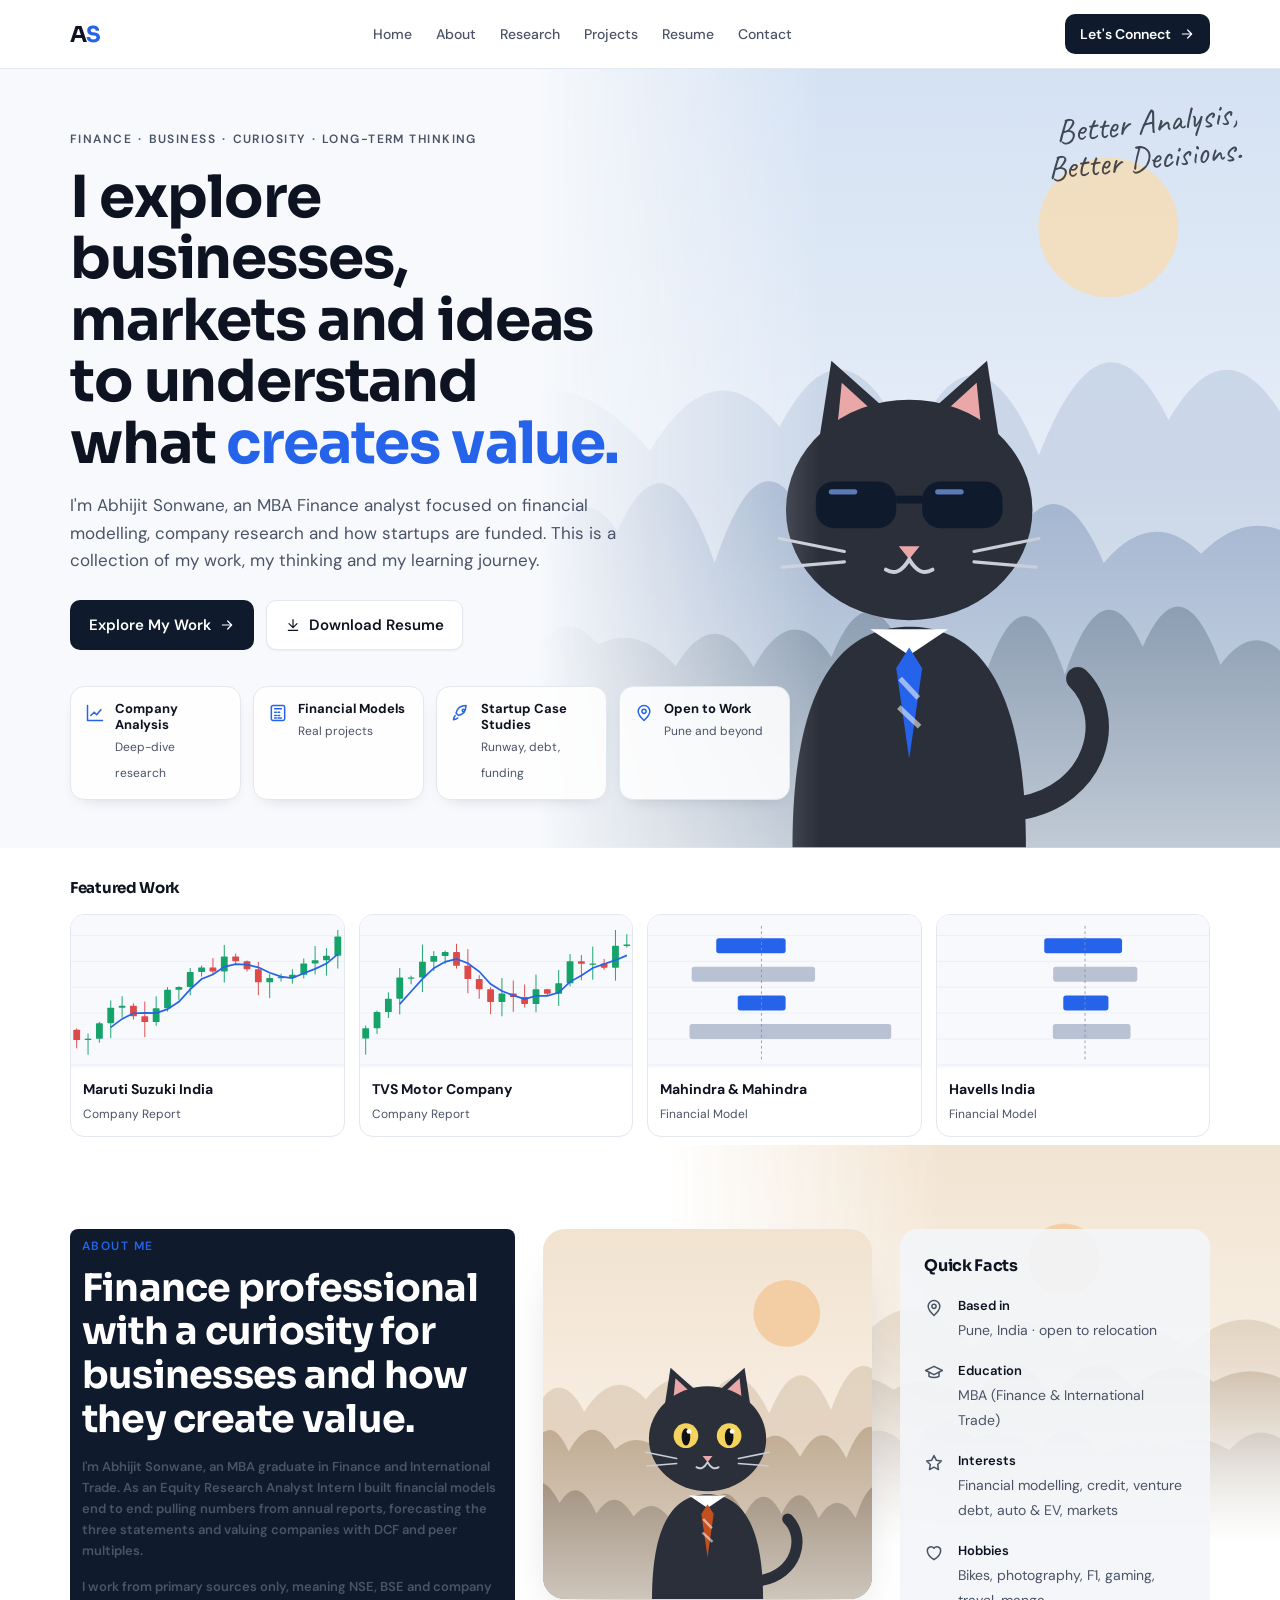
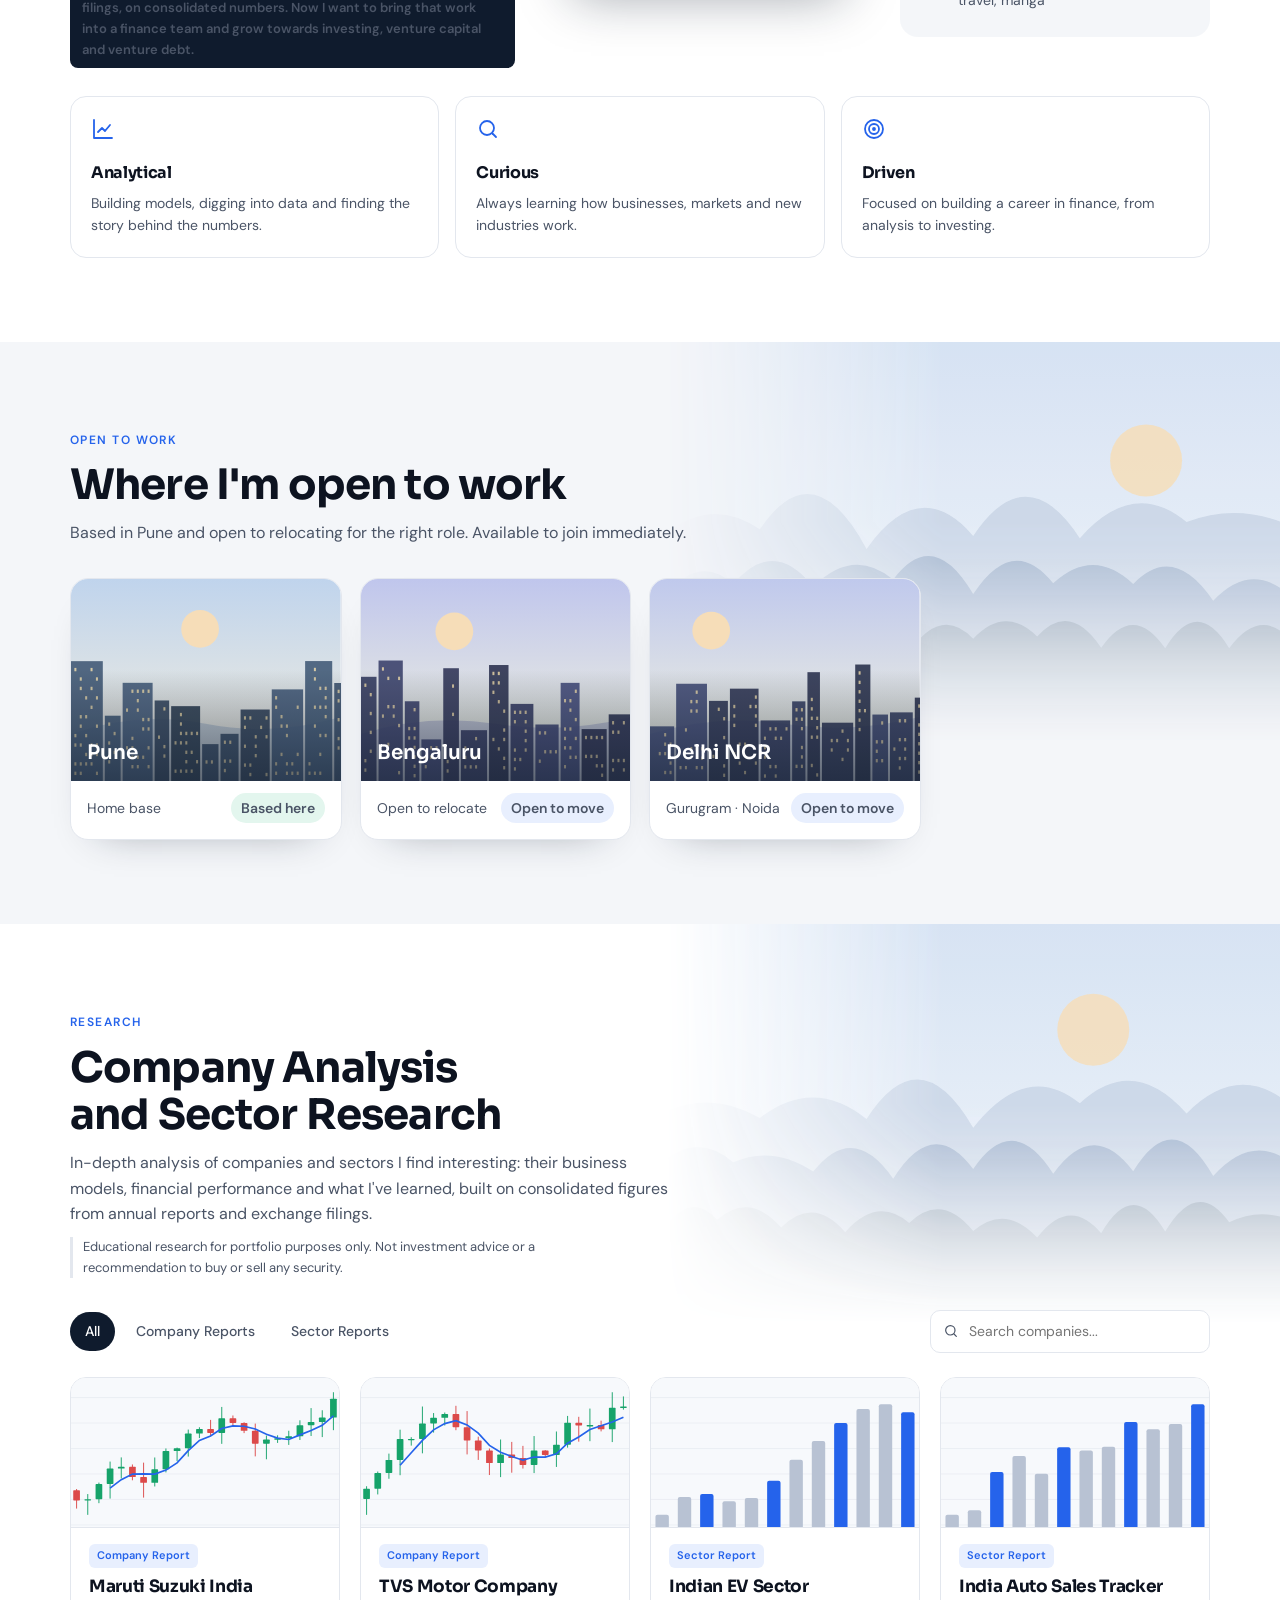
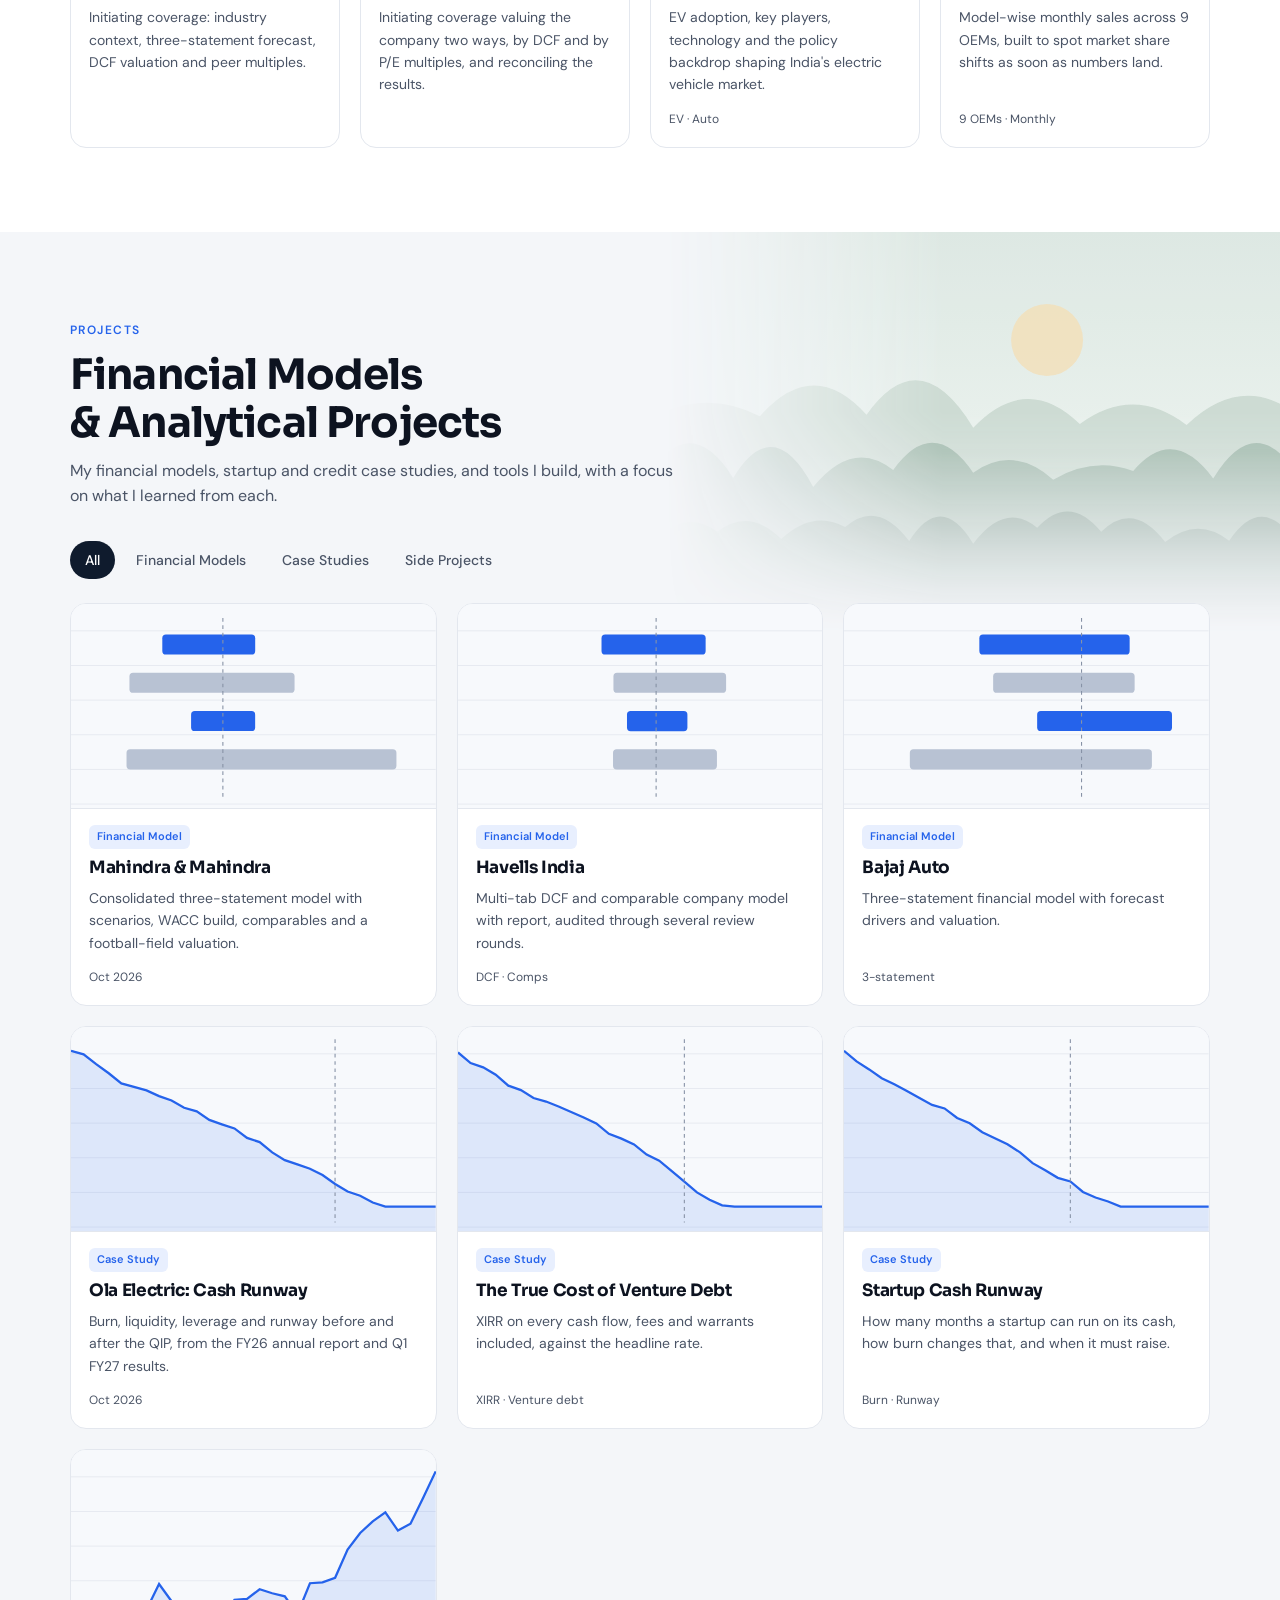
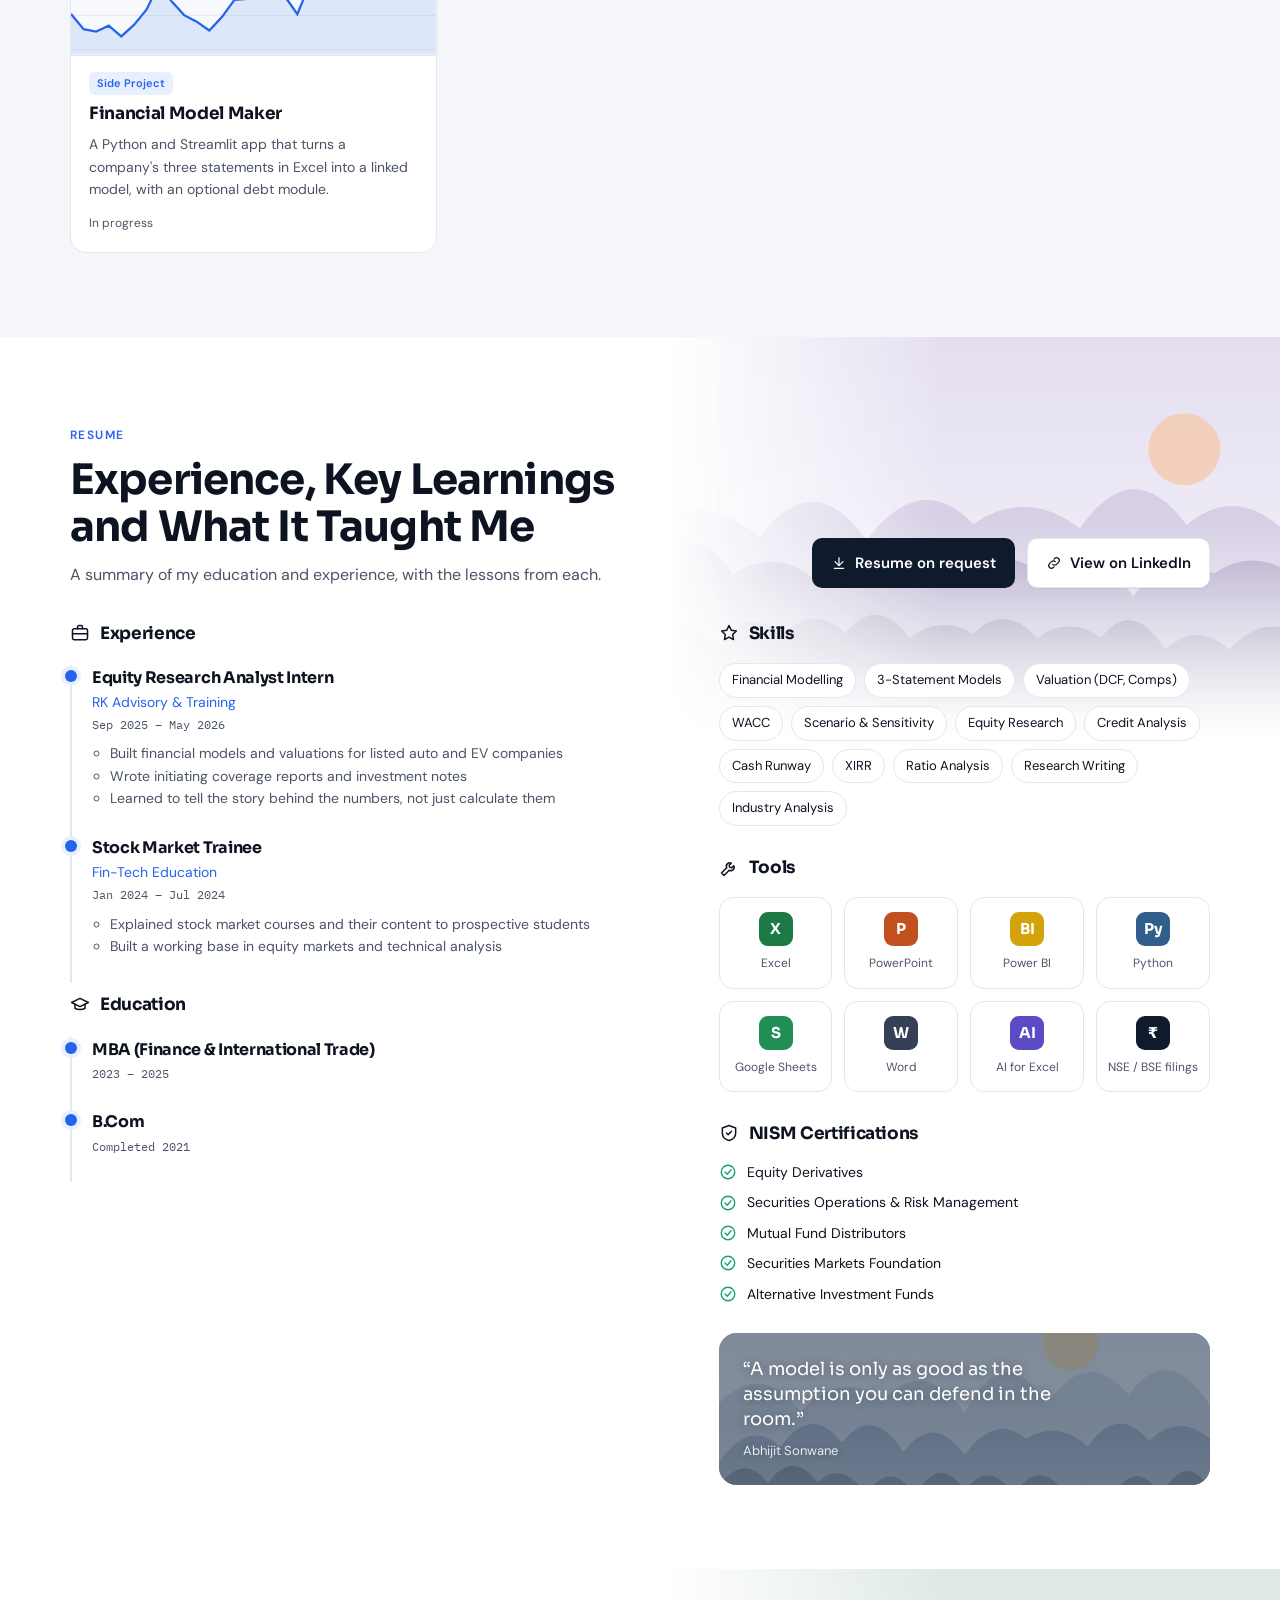
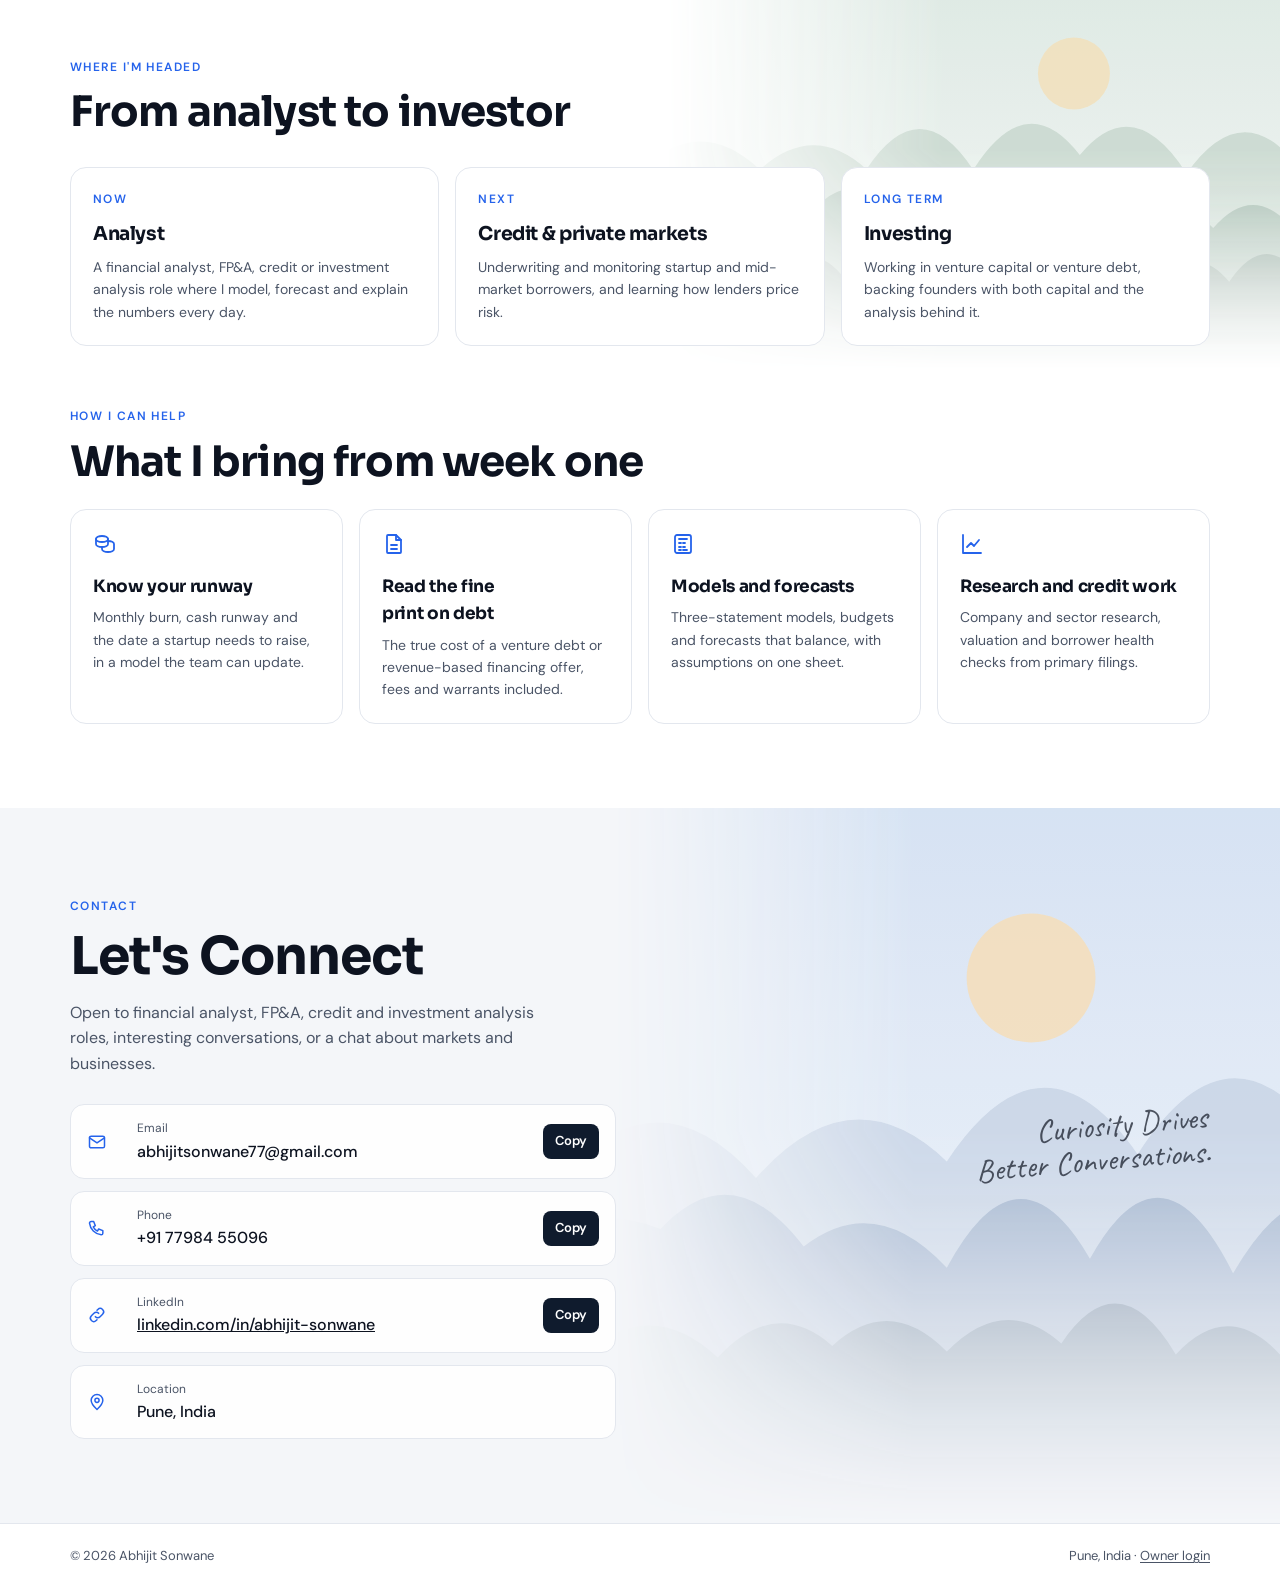
==== commit 931d552a: "Add owner login and on-site editor Co-Authored-By: Claude Opus 5.5 <noreply@anthropic.com> Claude-Se" ====
--- a/index.html
+++ b/index.html
@@ -255,7 +255,7 @@
     </div>
   </div>
 </section>
-<footer><div class="wrap"><span>© 2026 Abhijit Sonwane</span><span>Pune, India</span></div></footer>
+<footer><div class="wrap"><span>© 2026 Abhijit Sonwane</span><span>Pune, India · <button class="linklike" id="ownerLogin" type="button">Owner login</button></span></div></footer>
 
 <div class="overlay reader" id="reader" hidden>
   <article class="sheet" role="dialog" aria-modal="true" aria-labelledby="rdTitle">
@@ -268,5 +268,6 @@
   </article>
 </div>
 <script src="assets/site.js" defer></script>
+<script src="assets/editor.js" defer></script>
 </body>
 </html>
--- a/assets/site.css
+++ b/assets/site.css
@@ -308,3 +308,14 @@
   .cline{grid-template-columns:28px minmax(0,1fr) auto;padding:12px}
 }
 @media (prefers-reduced-motion: reduce){ .card{transition:none} .card:hover{transform:none} }
+
+/* Owner login + editor extras */
+.linklike{background:none;border:none;padding:0;font:inherit;color:inherit;text-decoration:underline;text-underline-offset:2px;cursor:pointer}
+.linklike:hover{color:var(--ink)}
+.login .sheet{width:min(440px,100%)}
+.login form{display:grid;gap:12px}
+.login label{display:grid;gap:5px}
+.login label > span{font-size:12px;font-weight:600;color:var(--sub)}
+.login input{border:1px solid var(--line);border-radius:8px;padding:10px 12px;font:inherit;font-size:15px;width:100%;min-width:0}
+.login ol{margin:0;padding-left:18px;font-size:14px;color:var(--sub);display:grid;gap:4px}
+.editor .ed-sec .secphotos .sp .th{background:var(--mist)}
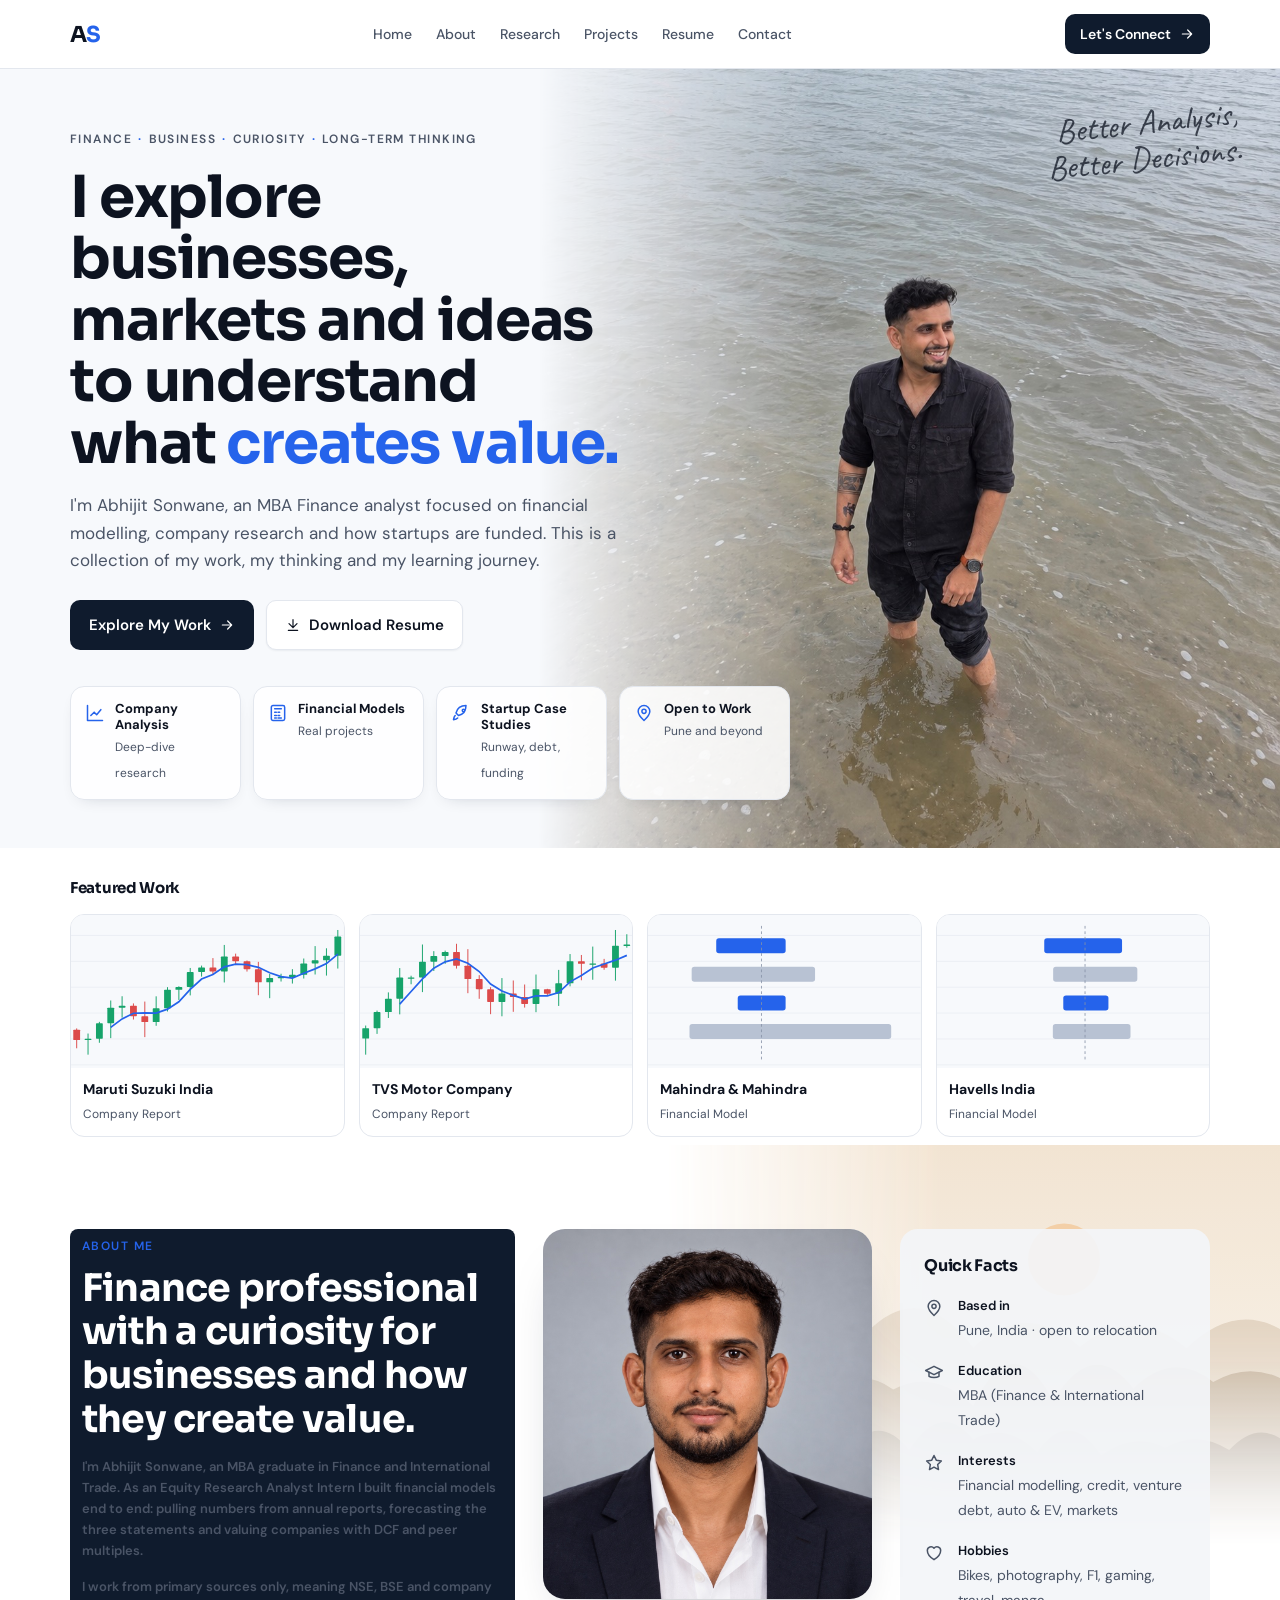
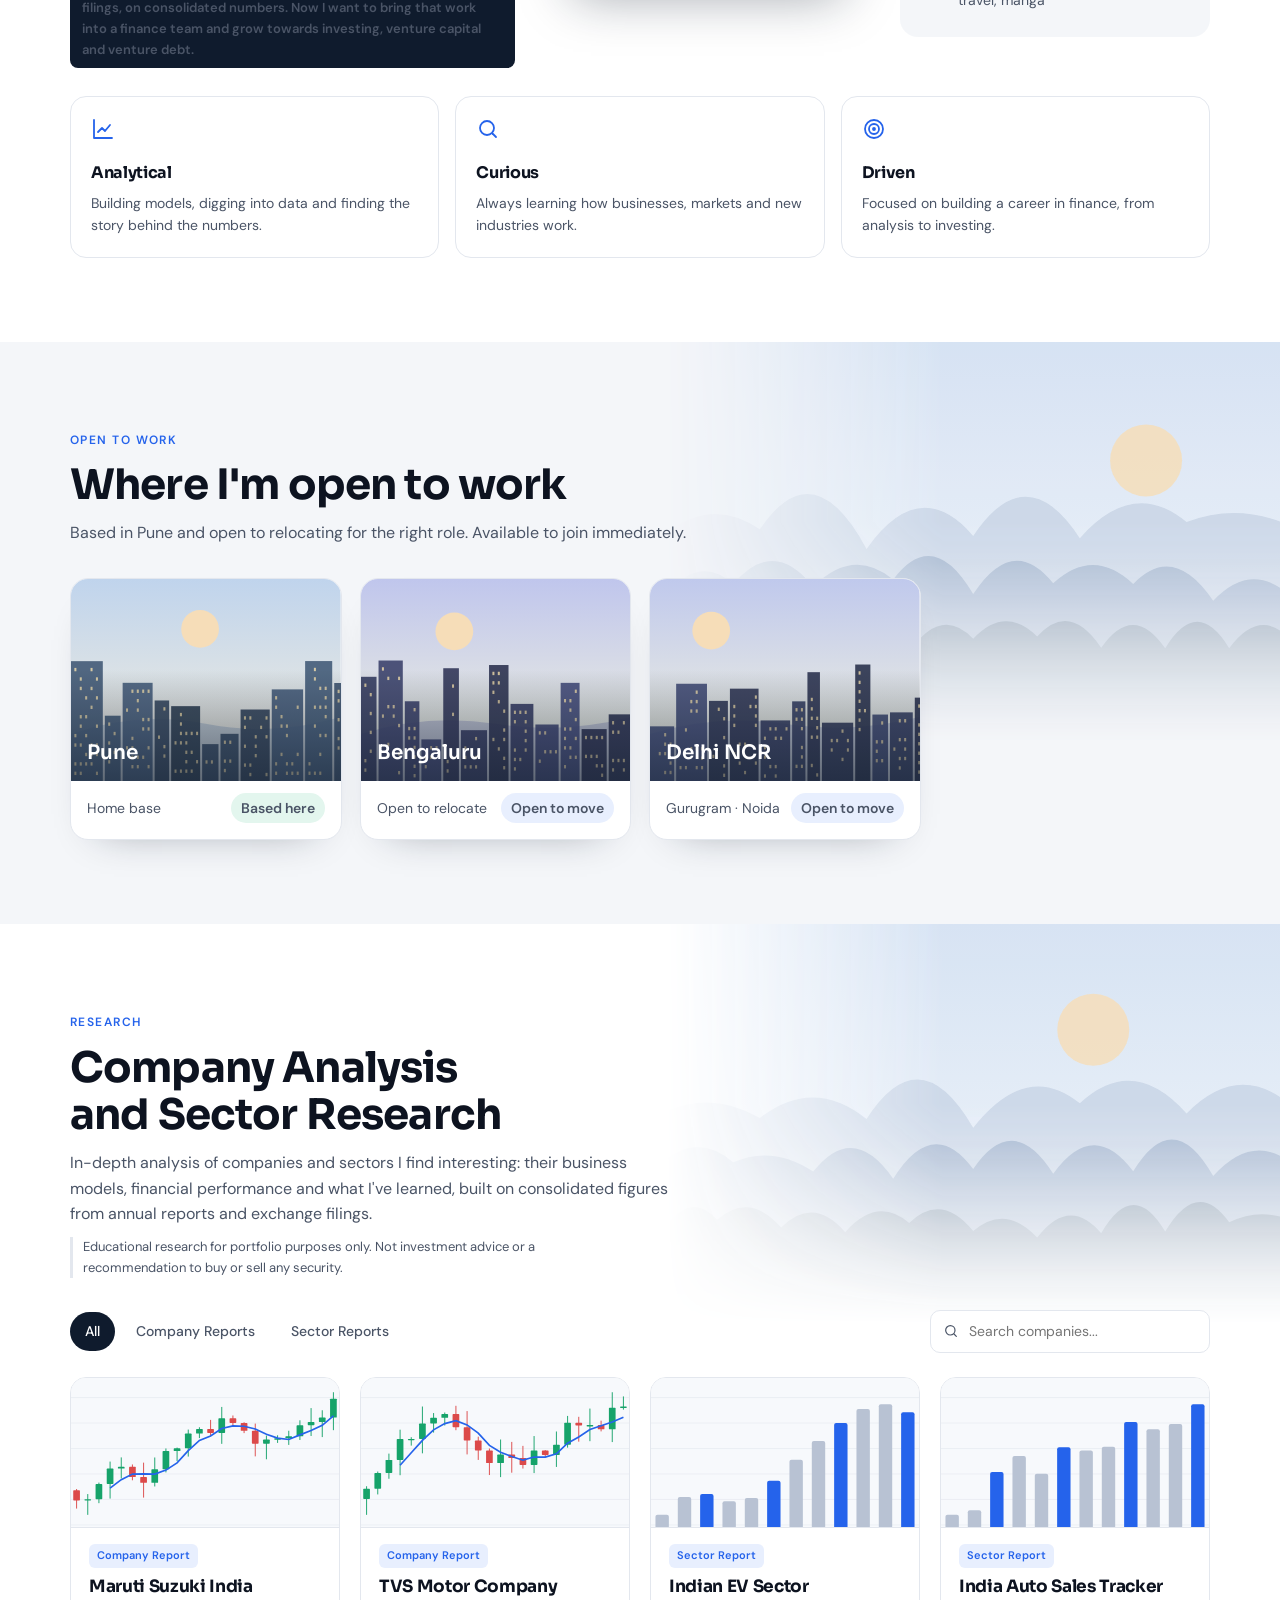
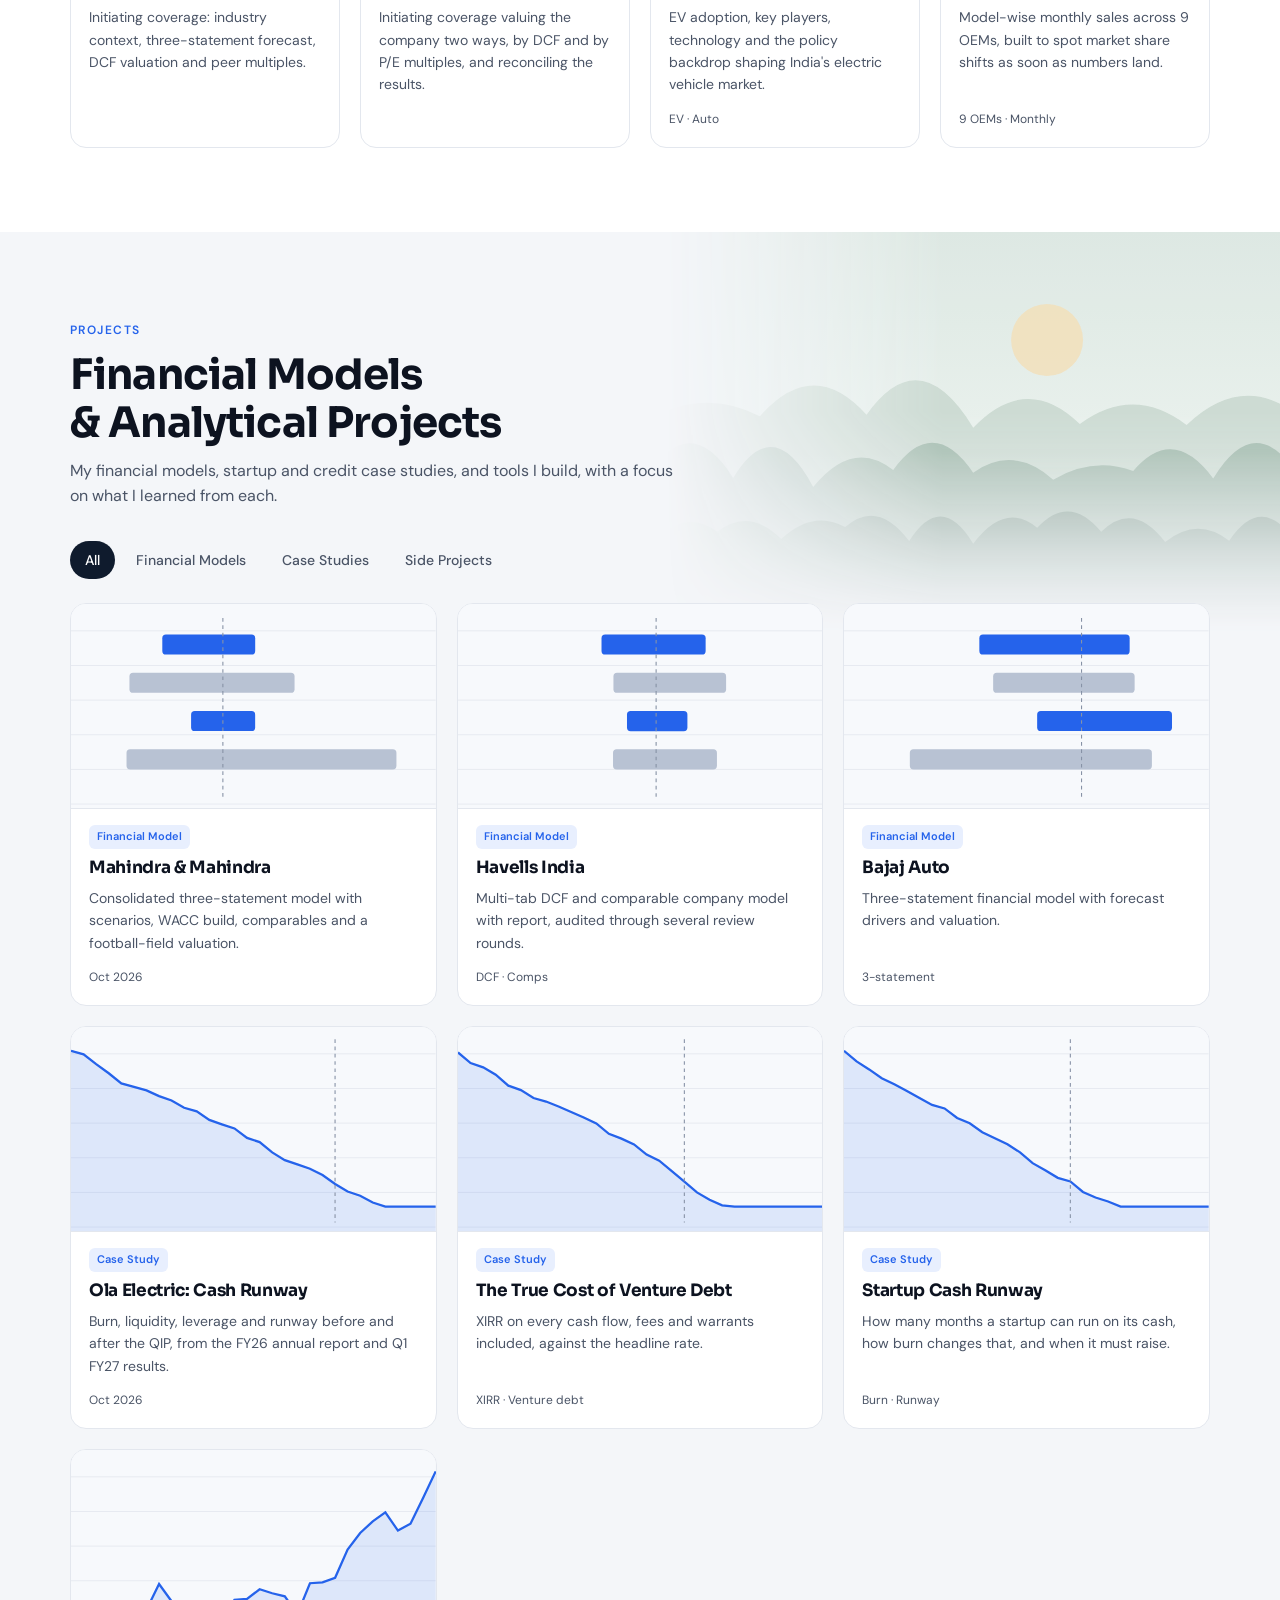
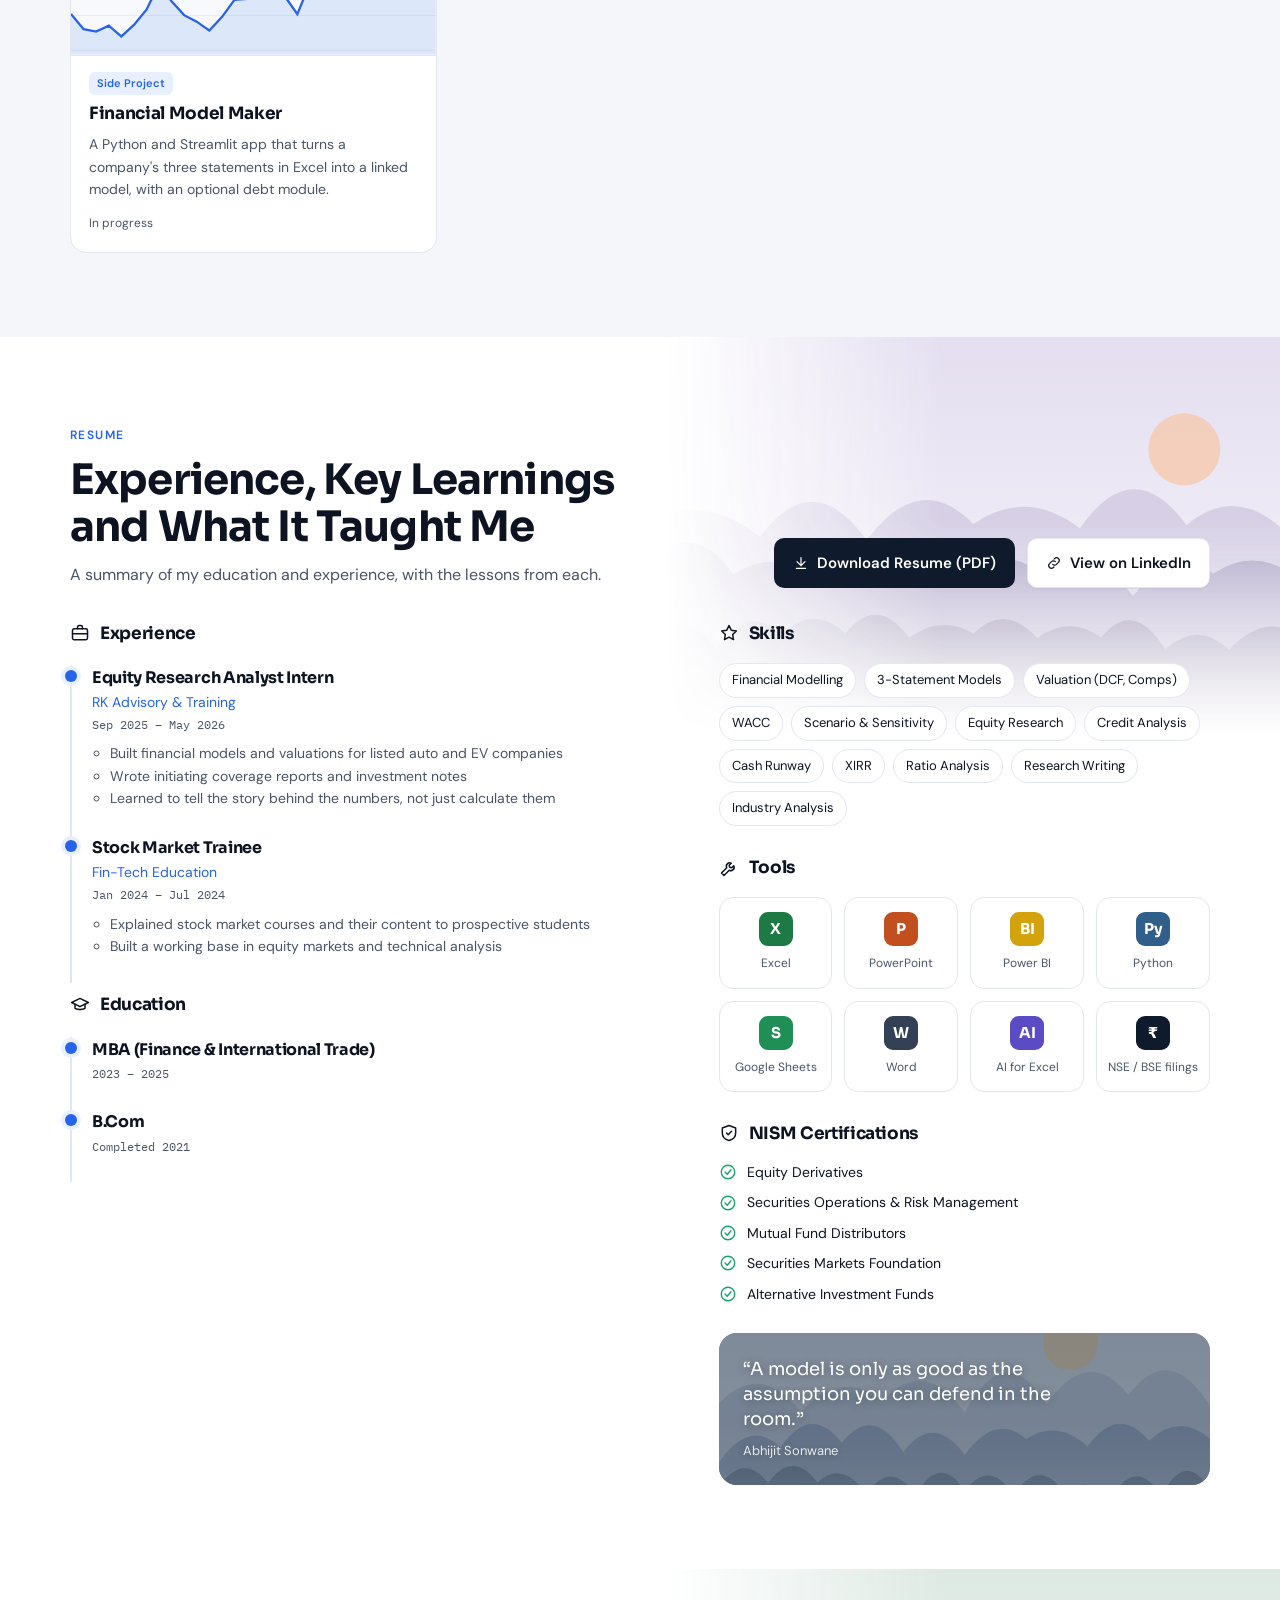
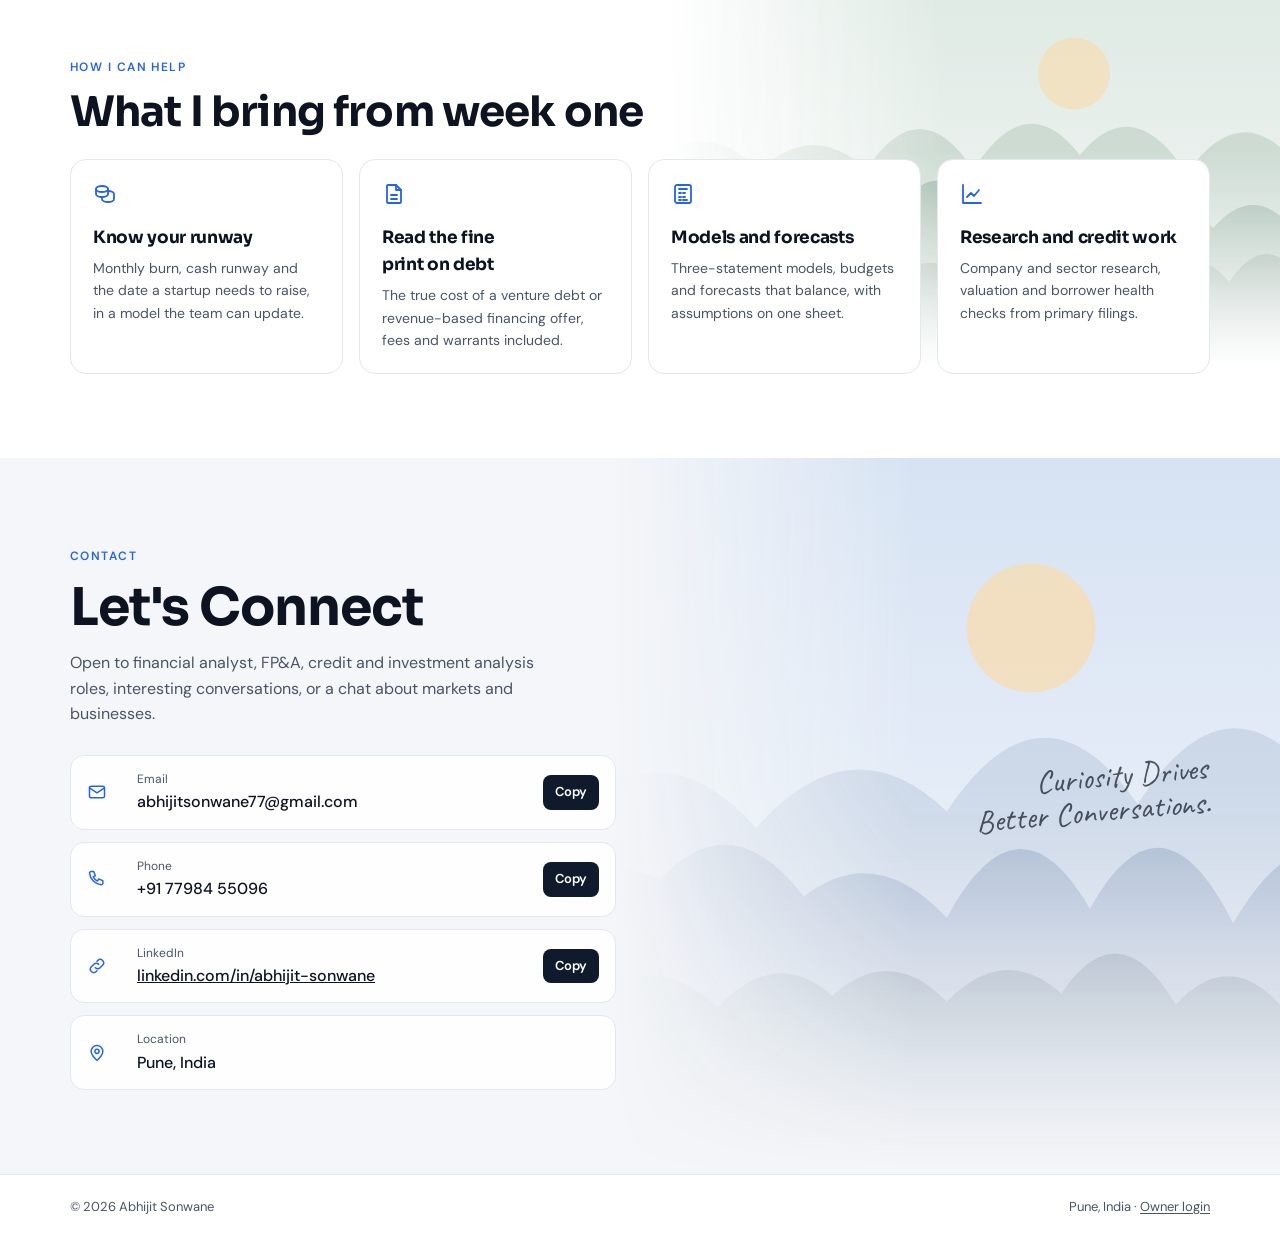
==== commit 293824b3: "Remove Where I'm headed section Co-Authored-By: Claude Opus 5.5 <noreply@anthropic.com> Claude-Sessi" ====
--- a/index.html
+++ b/index.html
@@ -220,13 +220,7 @@
 <section class="band" id="goals">
   <div class="media bmedia" data-sec="goals"></div>
   <div class="wrap">
-    <div class="head"><div class="headtxt"><span class="eyebrow">Where I'm headed</span><h2>From analyst to investor</h2></div></div>
-    <div class="road">
-      <div class="step"><span class="eyebrow">Now</span><h3>Analyst</h3><p>A financial analyst, FP&amp;A, credit or investment analysis role where I model, forecast and explain the numbers every day.</p></div>
-      <div class="step"><span class="eyebrow">Next</span><h3>Credit &amp; private markets</h3><p>Underwriting and monitoring startup and mid-market borrowers, and learning how lenders price risk.</p></div>
-      <div class="step"><span class="eyebrow">Long term</span><h3>Investing</h3><p>Working in venture capital or venture debt, backing founders with both capital and the analysis behind it.</p></div>
-    </div>
-    <div class="head" style="margin-top:56px;margin-bottom:0"><div><span class="eyebrow">How I can help</span><h2>What I bring from week one</h2></div></div>
+    <div class="head" style="margin-bottom:0"><div><span class="eyebrow">How I can help</span><h2>What I bring from week one</h2></div></div>
     <div class="help">
       <div class="step"><svg class="ico"><use href="#i-coins"/></svg><h3>Know your runway</h3><p>Monthly burn, cash runway and the date a startup needs to raise, in a model the team can update.</p></div>
       <div class="step"><svg class="ico"><use href="#i-file"/></svg><h3>Read the fine print on debt</h3><p>The true cost of a venture debt or revenue-based financing offer, fees and warrants included.</p></div>
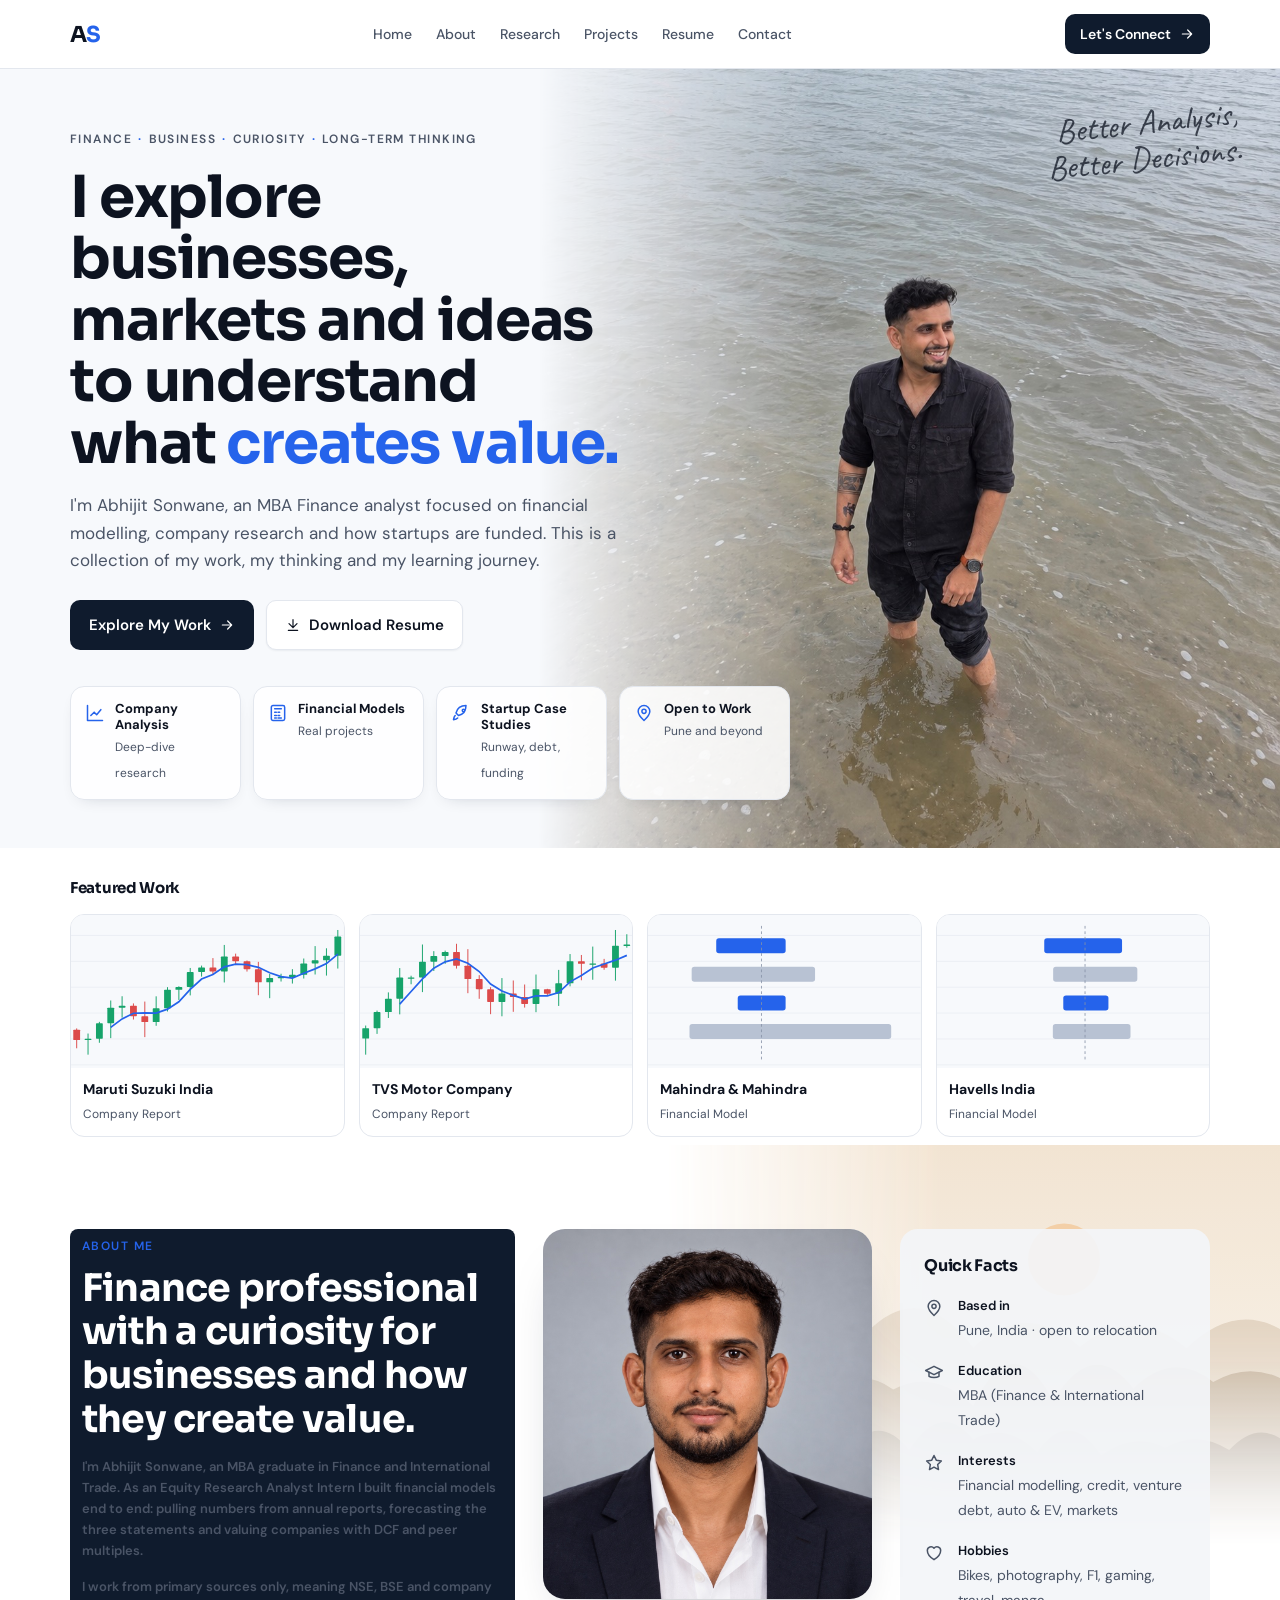
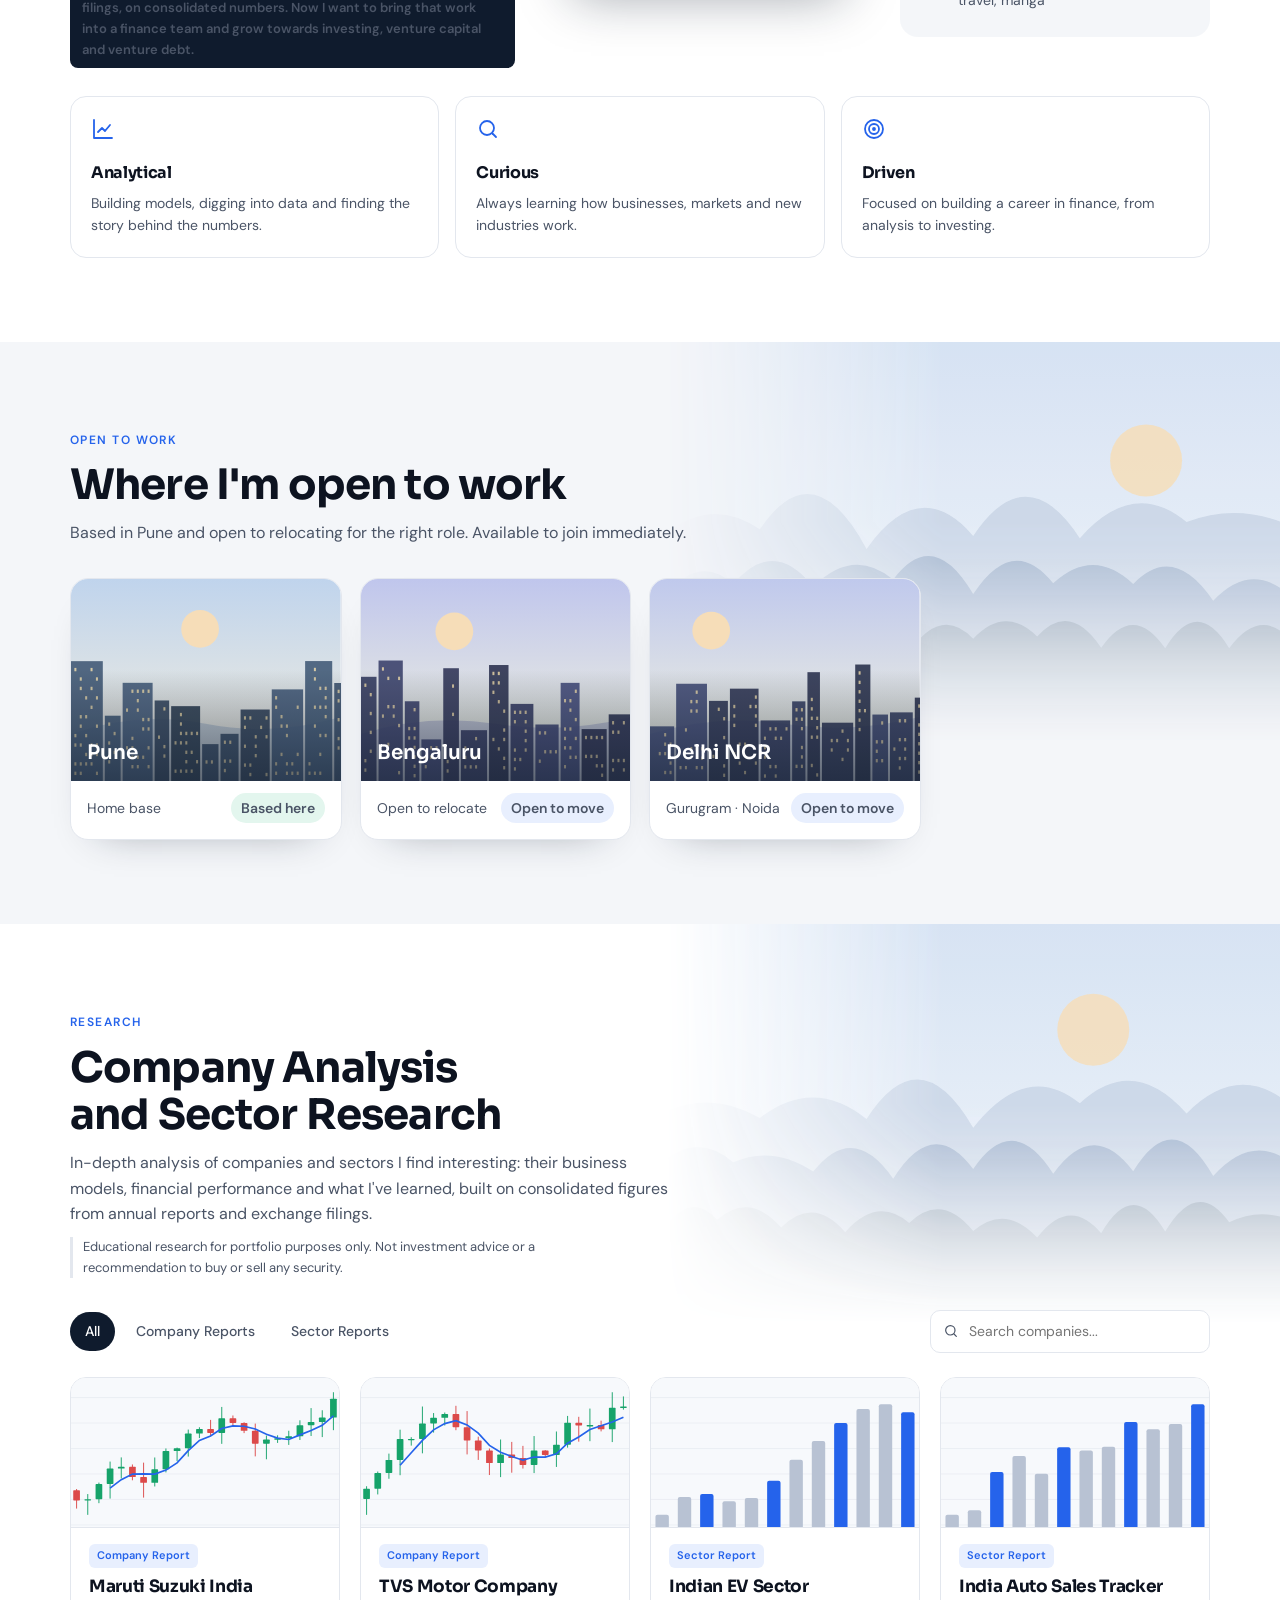
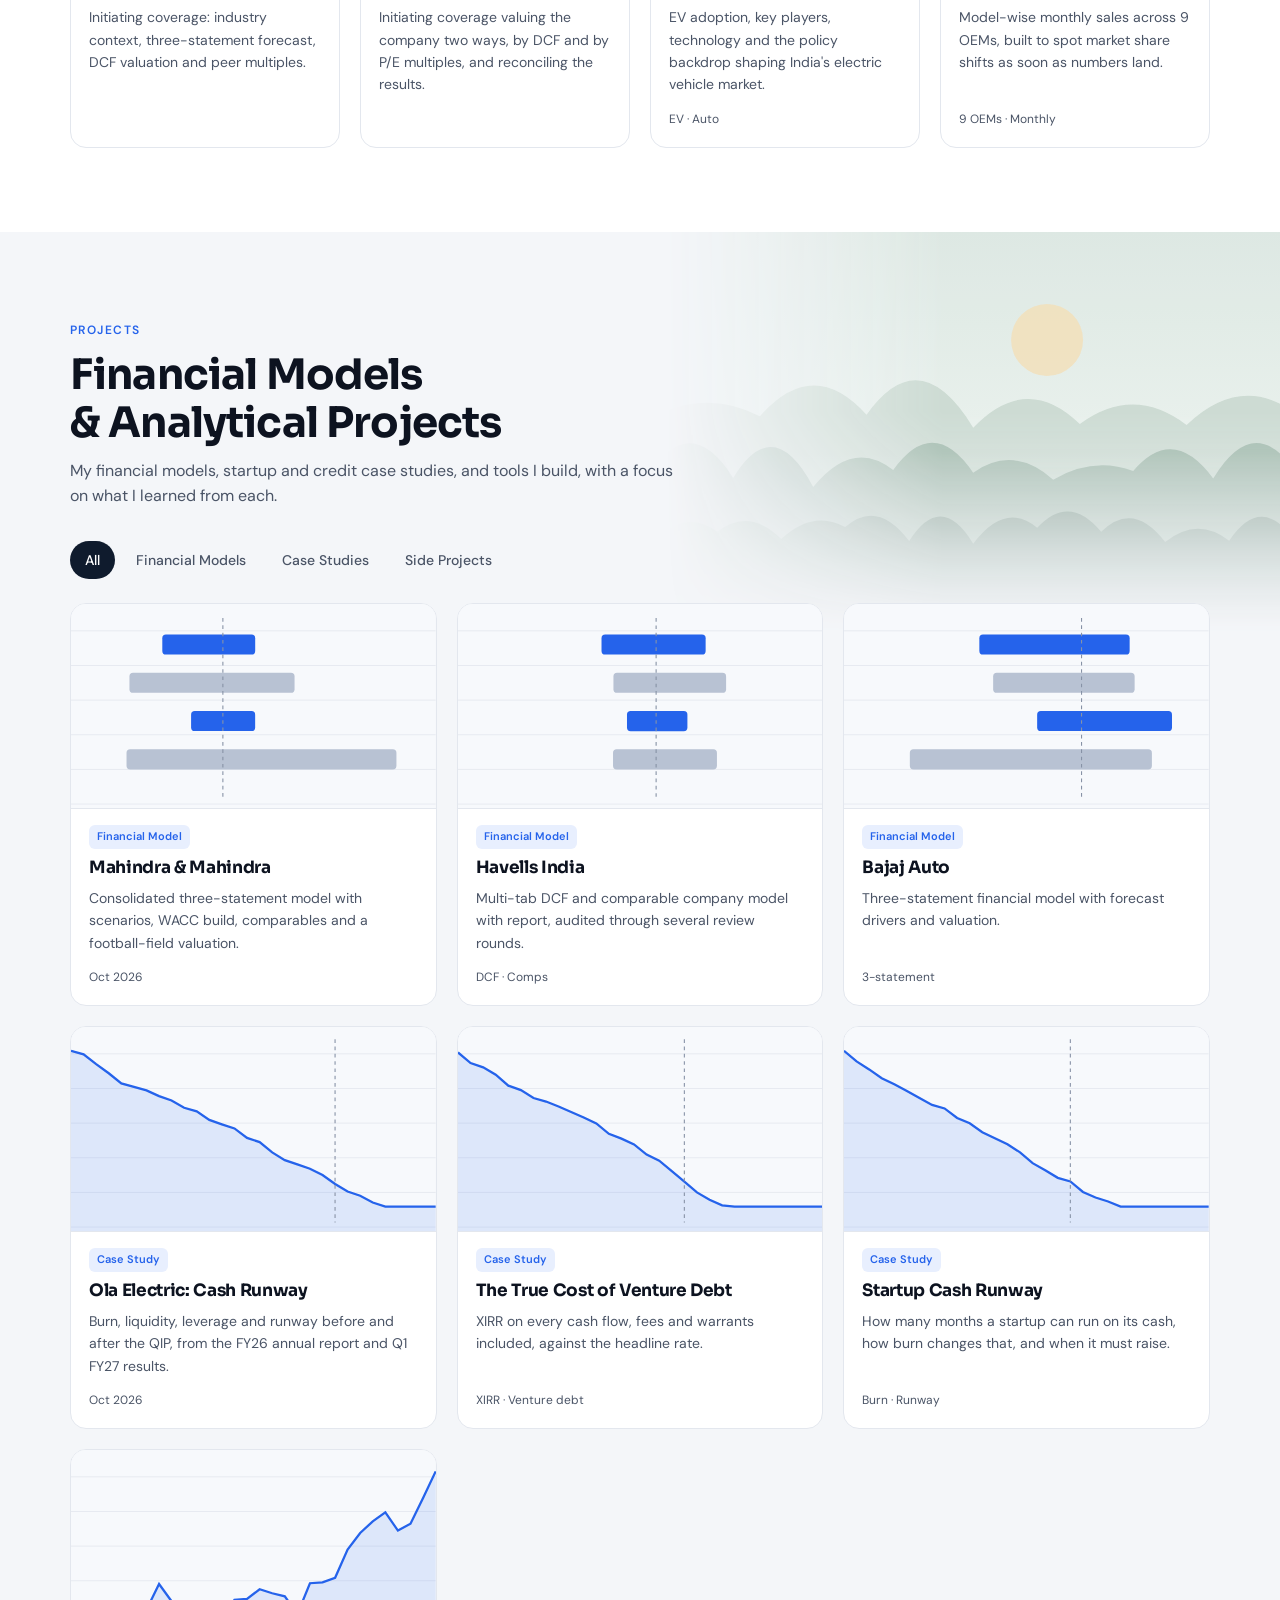
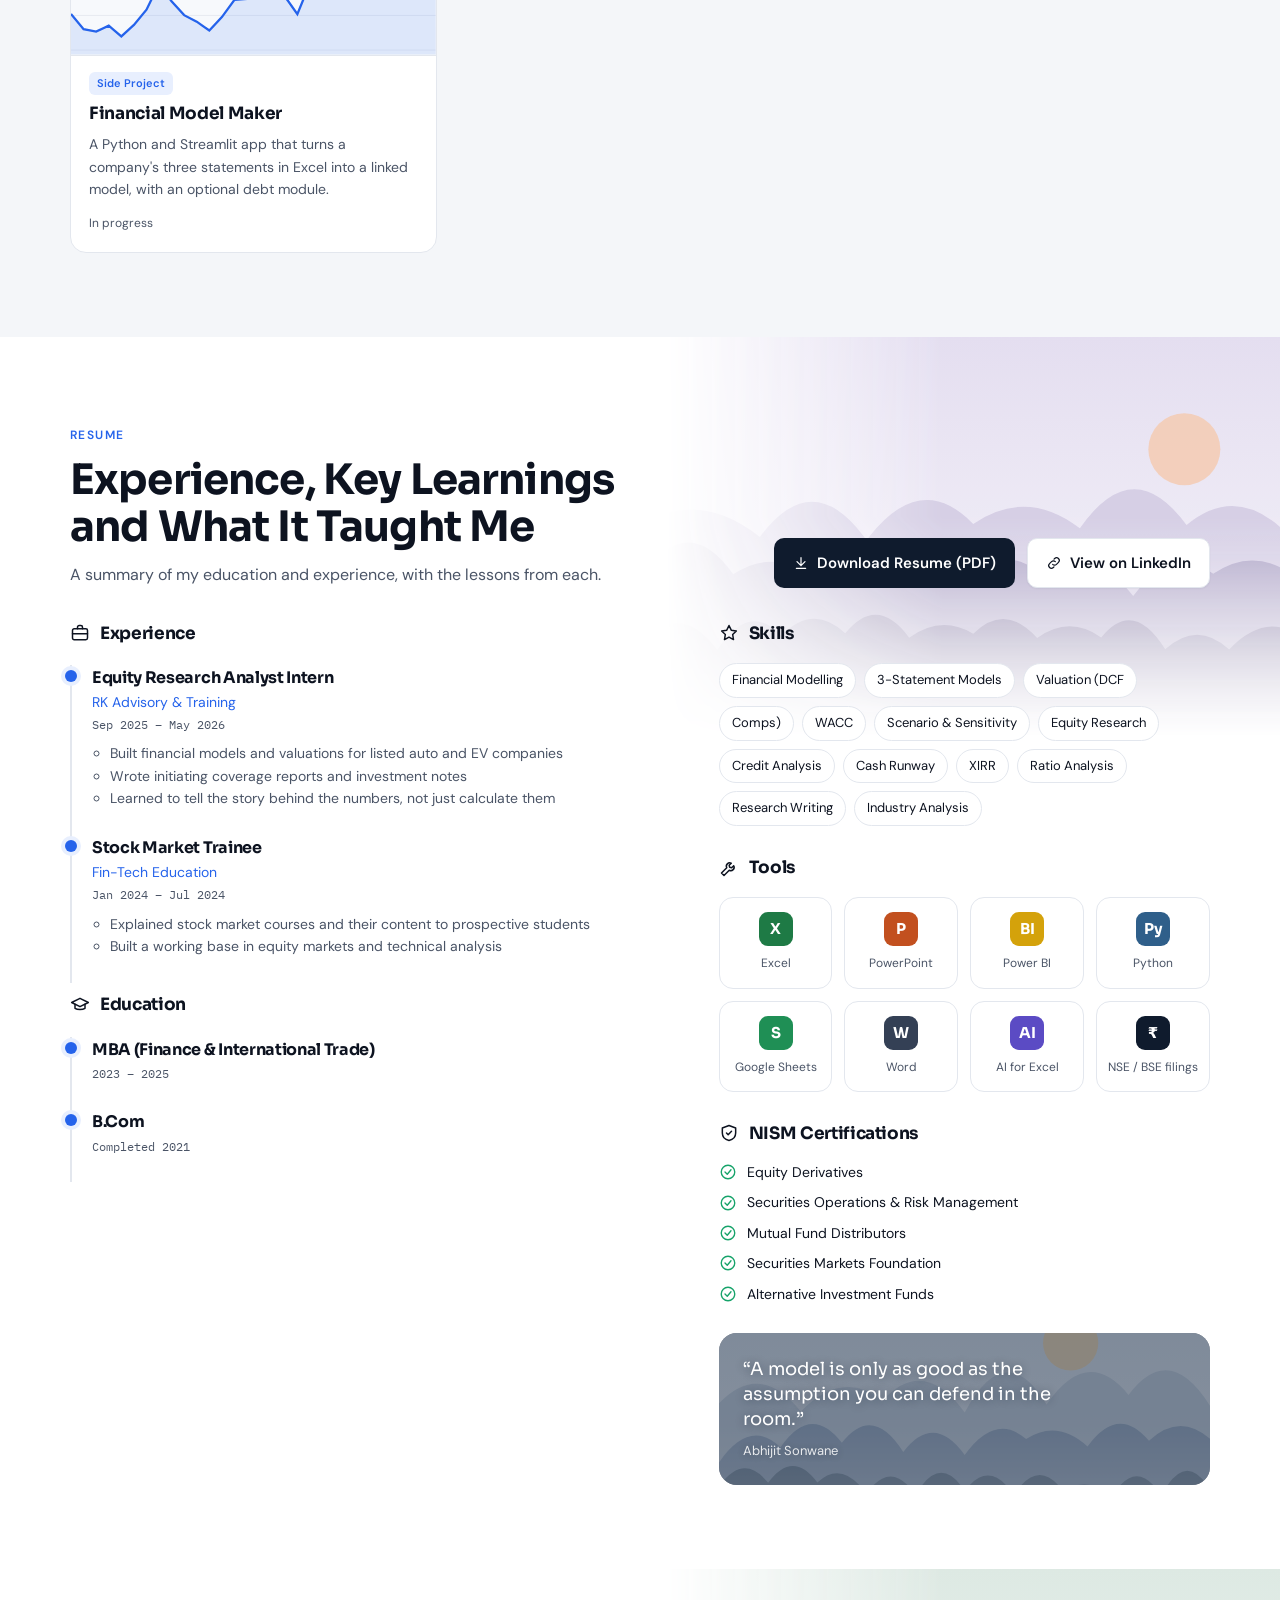
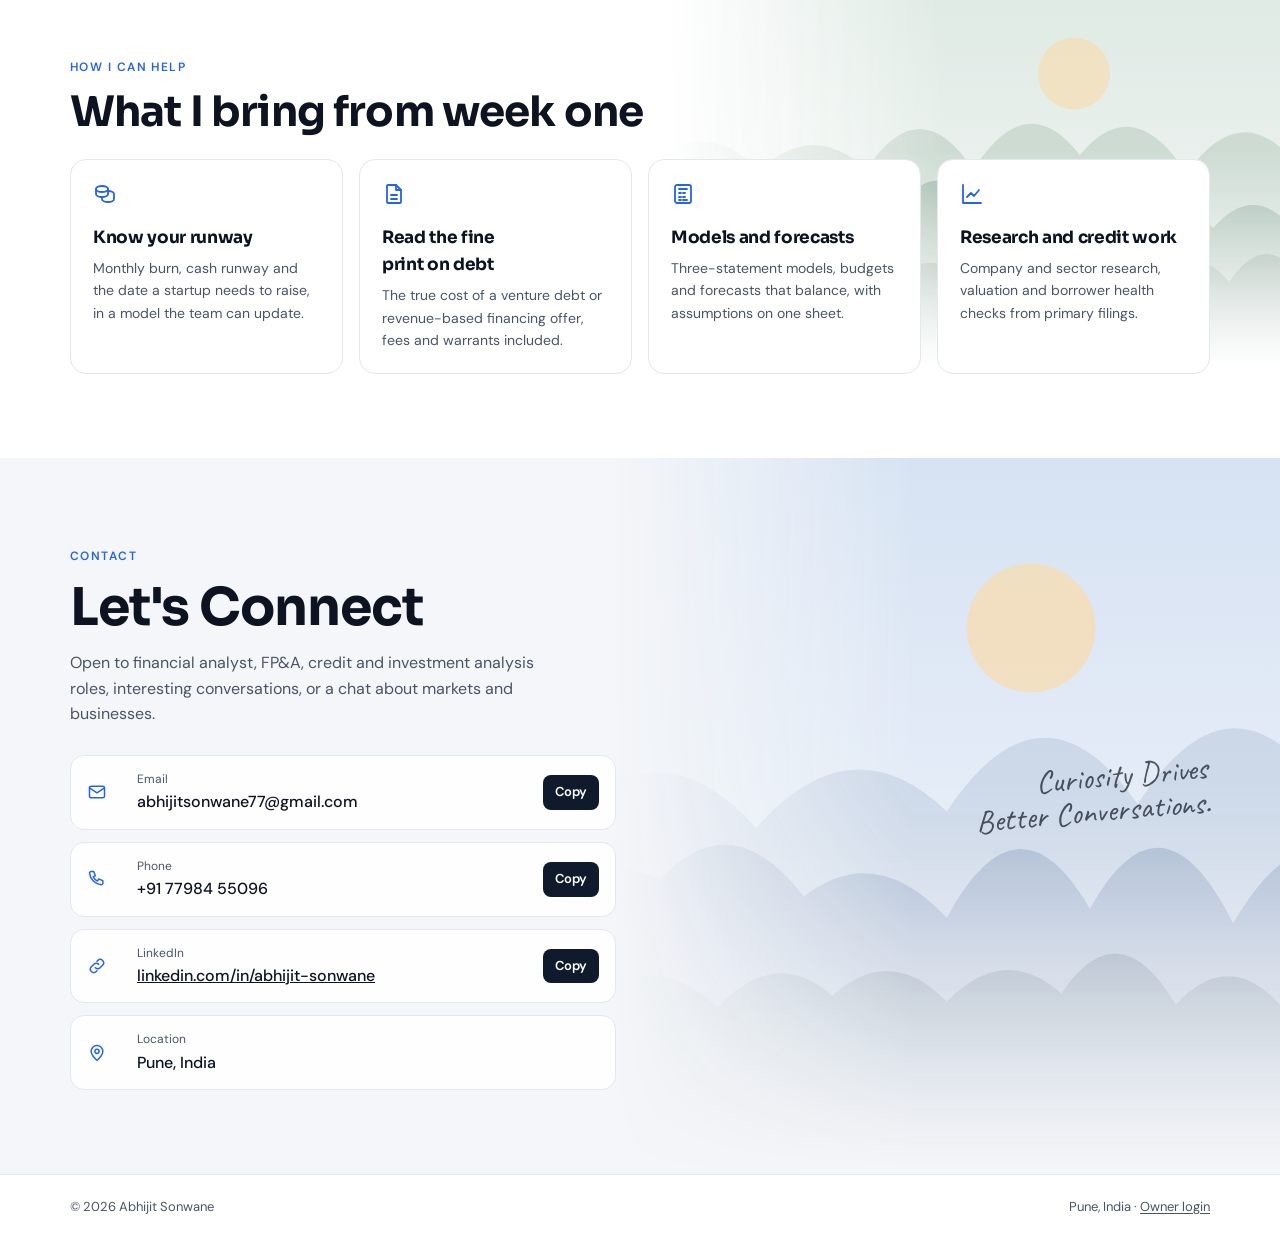
==== commit 3e0001c7: "Make resume section editable Co-Authored-By: Claude Opus 5.5 <noreply@anthropic.com> Claude-Session:" ====
--- a/index.html
+++ b/index.html
@@ -153,8 +153,8 @@
   <div class="media bmedia" data-sec="resume"></div>
   <div class="wrap">
     <div class="head">
-      <div class="headtxt"><span class="eyebrow">Resume</span><h2>Experience, Key Learnings<br>and What It Taught Me</h2>
-        <p class="sub">A summary of my education and experience, with the lessons from each.</p></div>
+      <div class="headtxt"><span class="eyebrow">Resume</span><h2 id="resHead">Experience, Key Learnings<br>and What It Taught Me</h2>
+        <p class="sub" id="resSub">A summary of my education and experience, with the lessons from each.</p></div>
       <div class="cta" style="margin-top:0">
         <a class="btn btn-dark" id="resumeBtn" href="#contact"><svg class="ico"><use href="#i-down"/></svg> <span id="resumeBtnTxt">Resume on request</span></a>
         <a class="btn btn-light" href="https://www.linkedin.com/in/abhijit-sonwane" target="_blank" rel="noopener"><svg class="ico"><use href="#i-link"/></svg> View on LinkedIn</a>
@@ -163,43 +163,20 @@
     <div class="resume">
       <div>
         <h3><svg class="ico"><use href="#i-brief"/></svg>Experience</h3>
-        <ul class="tl">
-          <li><h4>Equity Research Analyst Intern</h4><div class="org">RK Advisory &amp; Training</div><div class="when">Sep 2025 – May 2026</div>
-            <ul><li>Built financial models and valuations for listed auto and EV companies</li><li>Wrote initiating coverage reports and investment notes</li><li>Learned to tell the story behind the numbers, not just calculate them</li></ul></li>
-          <li><h4>Stock Market Trainee</h4><div class="org">Fin-Tech Education</div><div class="when">Jan 2024 – Jul 2024</div>
-            <ul><li>Explained stock market courses and their content to prospective students</li><li>Built a working base in equity markets and technical analysis</li></ul></li>
-        </ul>
+        <ul class="tl" id="resExp"></ul>
         <h3 style="margin-top:8px"><svg class="ico"><use href="#i-cap"/></svg>Education</h3>
-        <ul class="tl">
-          <li><h4>MBA (Finance &amp; International Trade)</h4><div class="when">2023 – 2025</div></li>
-          <li><h4>B.Com</h4><div class="when">Completed 2021</div></li>
-        </ul>
+        <ul class="tl" id="resEdu"></ul>
       </div>
       <div>
         <h3><svg class="ico"><use href="#i-star"/></svg>Skills</h3>
-        <div class="skills"><span>Financial Modelling</span><span>3-Statement Models</span><span>Valuation (DCF, Comps)</span><span>WACC</span><span>Scenario &amp; Sensitivity</span><span>Equity Research</span><span>Credit Analysis</span><span>Cash Runway</span><span>XIRR</span><span>Ratio Analysis</span><span>Research Writing</span><span>Industry Analysis</span></div>
+        <div class="skills" id="resSkills"></div>
         <h3 style="margin-top:28px"><svg class="ico"><use href="#i-tools"/></svg>Tools</h3>
-        <div class="tools">
-          <div class="tool"><span class="tile" style="background:#1E7A45">X</span>Excel</div>
-          <div class="tool"><span class="tile" style="background:#C2501F">P</span>PowerPoint</div>
-          <div class="tool"><span class="tile" style="background:#D4A20B">BI</span>Power BI</div>
-          <div class="tool"><span class="tile" style="background:#2F5F8A">Py</span>Python</div>
-          <div class="tool"><span class="tile" style="background:#1F8F55">S</span>Google Sheets</div>
-          <div class="tool"><span class="tile" style="background:#344055">W</span>Word</div>
-          <div class="tool"><span class="tile" style="background:#5B4BC4">AI</span>AI for Excel</div>
-          <div class="tool"><span class="tile" style="background:#0F1B2D">₹</span>NSE / BSE filings</div>
+        <div class="tools" id="resTools"></div>
+        <div class="certs" id="resCertsWrap">
+          <h3><svg class="ico"><use href="#i-shield"/></svg><span id="resCertsTitle">NISM Certifications</span></h3>
+          <ul id="resCerts"></ul>
         </div>
-        <div class="certs">
-          <h3><svg class="ico"><use href="#i-shield"/></svg>NISM Certifications</h3>
-          <ul>
-            <li><svg class="ico"><use href="#i-check"/></svg>Equity Derivatives</li>
-            <li><svg class="ico"><use href="#i-check"/></svg>Securities Operations &amp; Risk Management</li>
-            <li><svg class="ico"><use href="#i-check"/></svg>Mutual Fund Distributors</li>
-            <li><svg class="ico"><use href="#i-check"/></svg>Securities Markets Foundation</li>
-            <li><svg class="ico"><use href="#i-check"/></svg>Alternative Investment Funds</li>
-          </ul>
-        </div>
-        <div class="quote"><div class="media" data-sec="quote"></div><blockquote>“A model is only as good as the assumption you can defend in the room.”<cite>Abhijit Sonwane</cite></blockquote></div>
+        <div class="quote" id="resQuoteWrap"><div class="media" data-sec="quote"></div><blockquote><span id="resQuote">“A model is only as good as the assumption you can defend in the room.”</span><cite id="resQuoteBy">Abhijit Sonwane</cite></blockquote></div>
       </div>
     </div>
   </div>
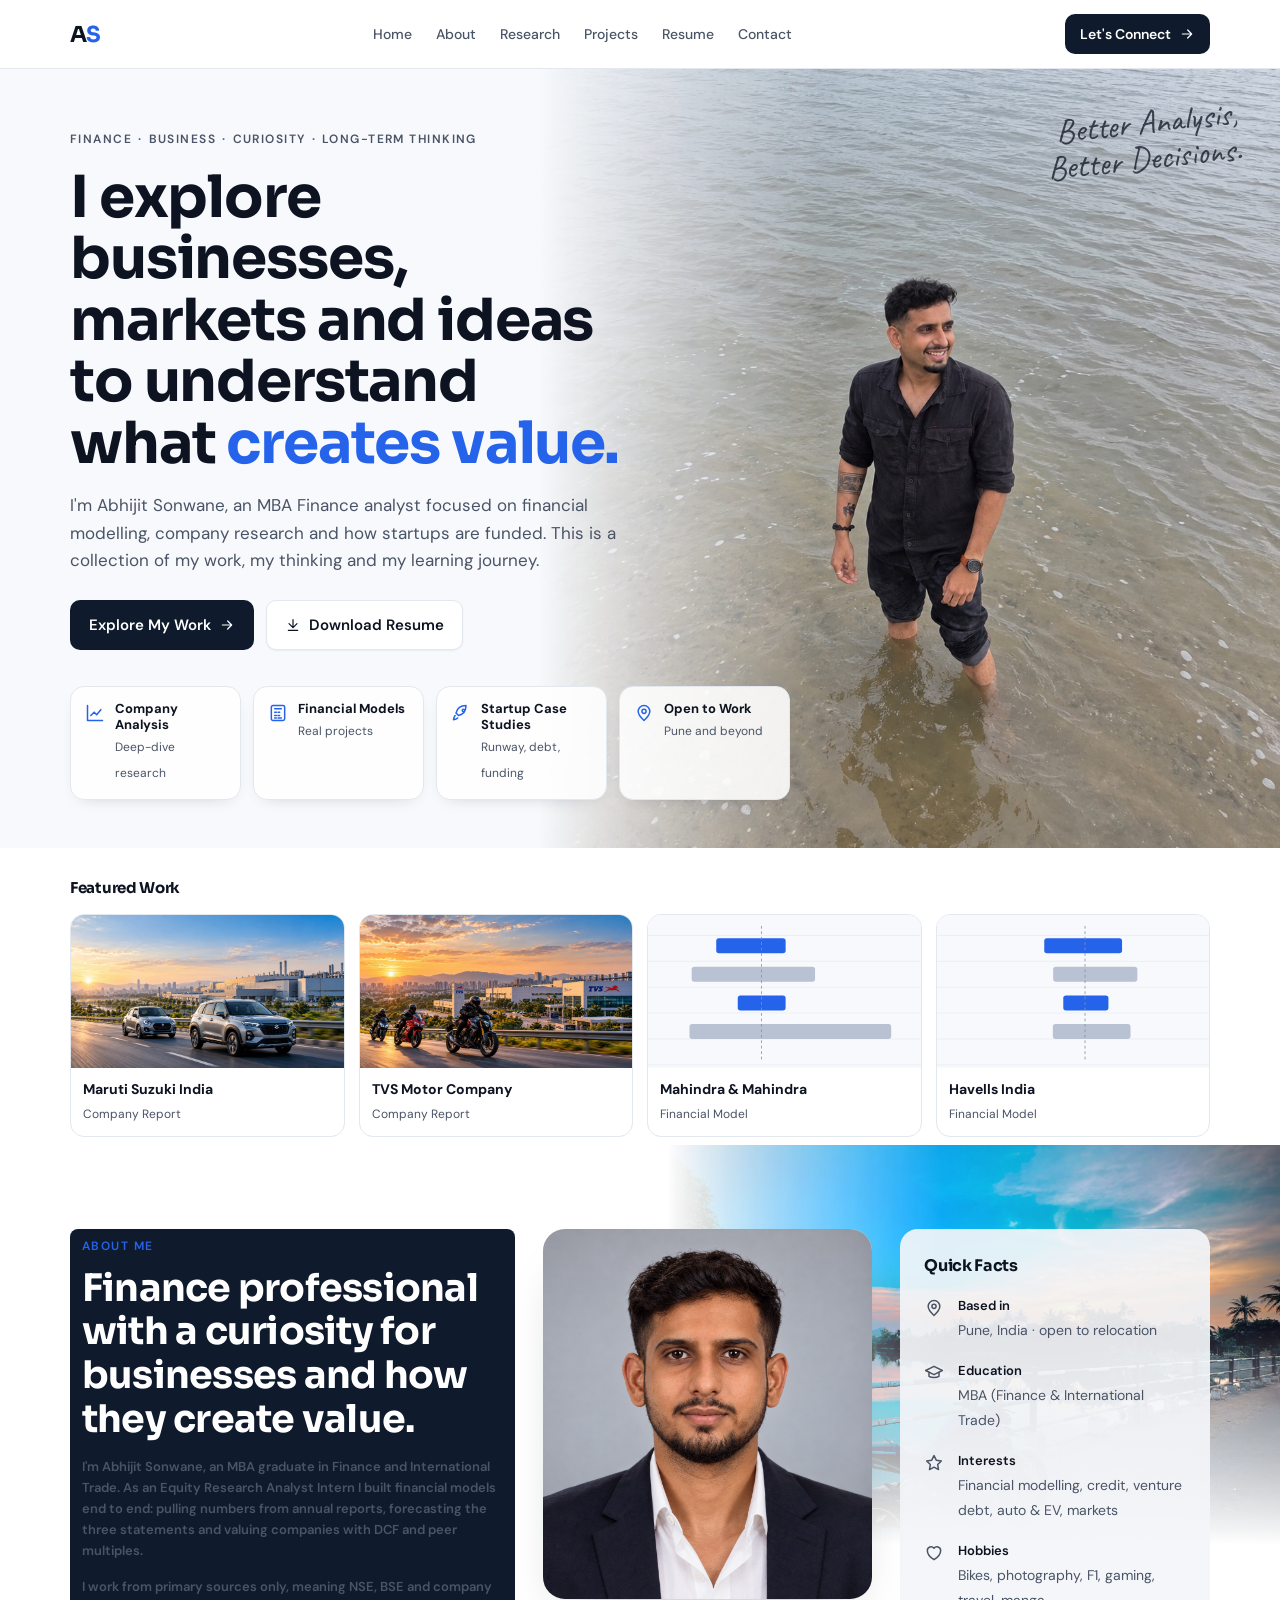
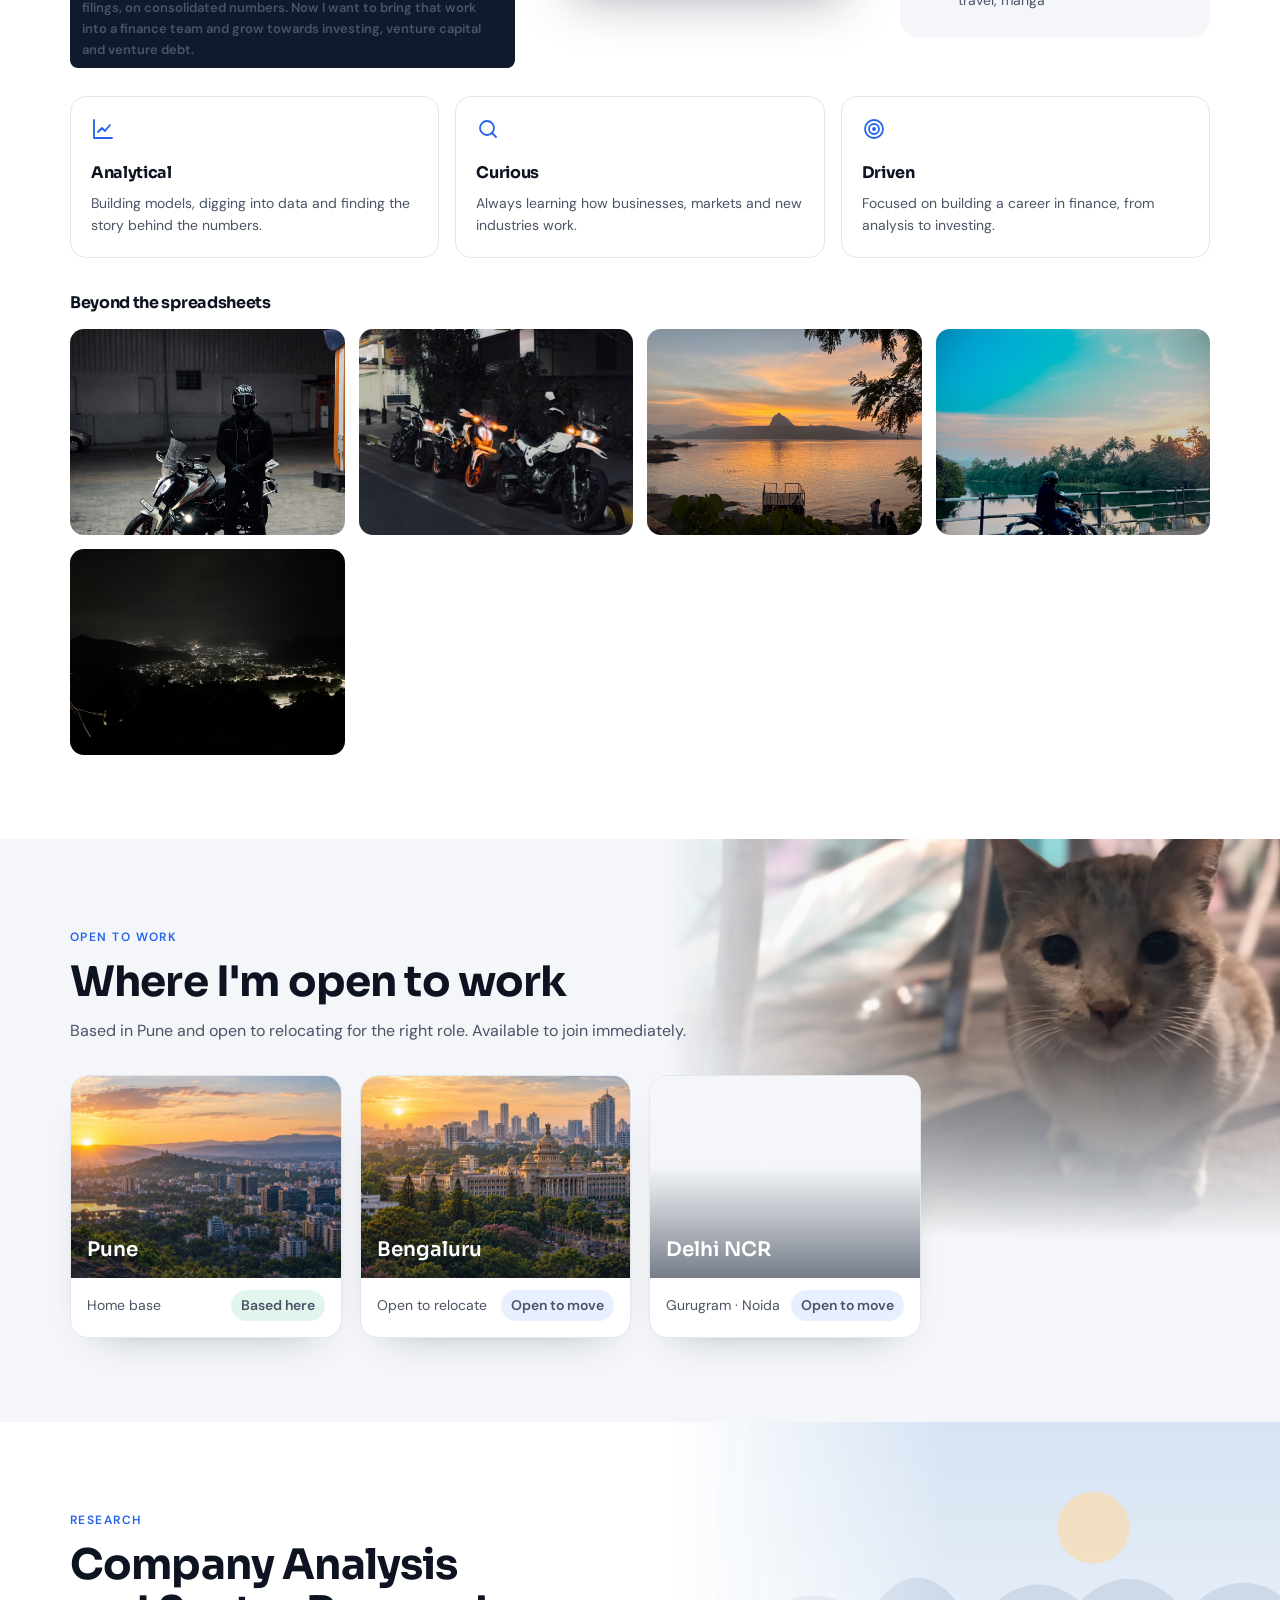
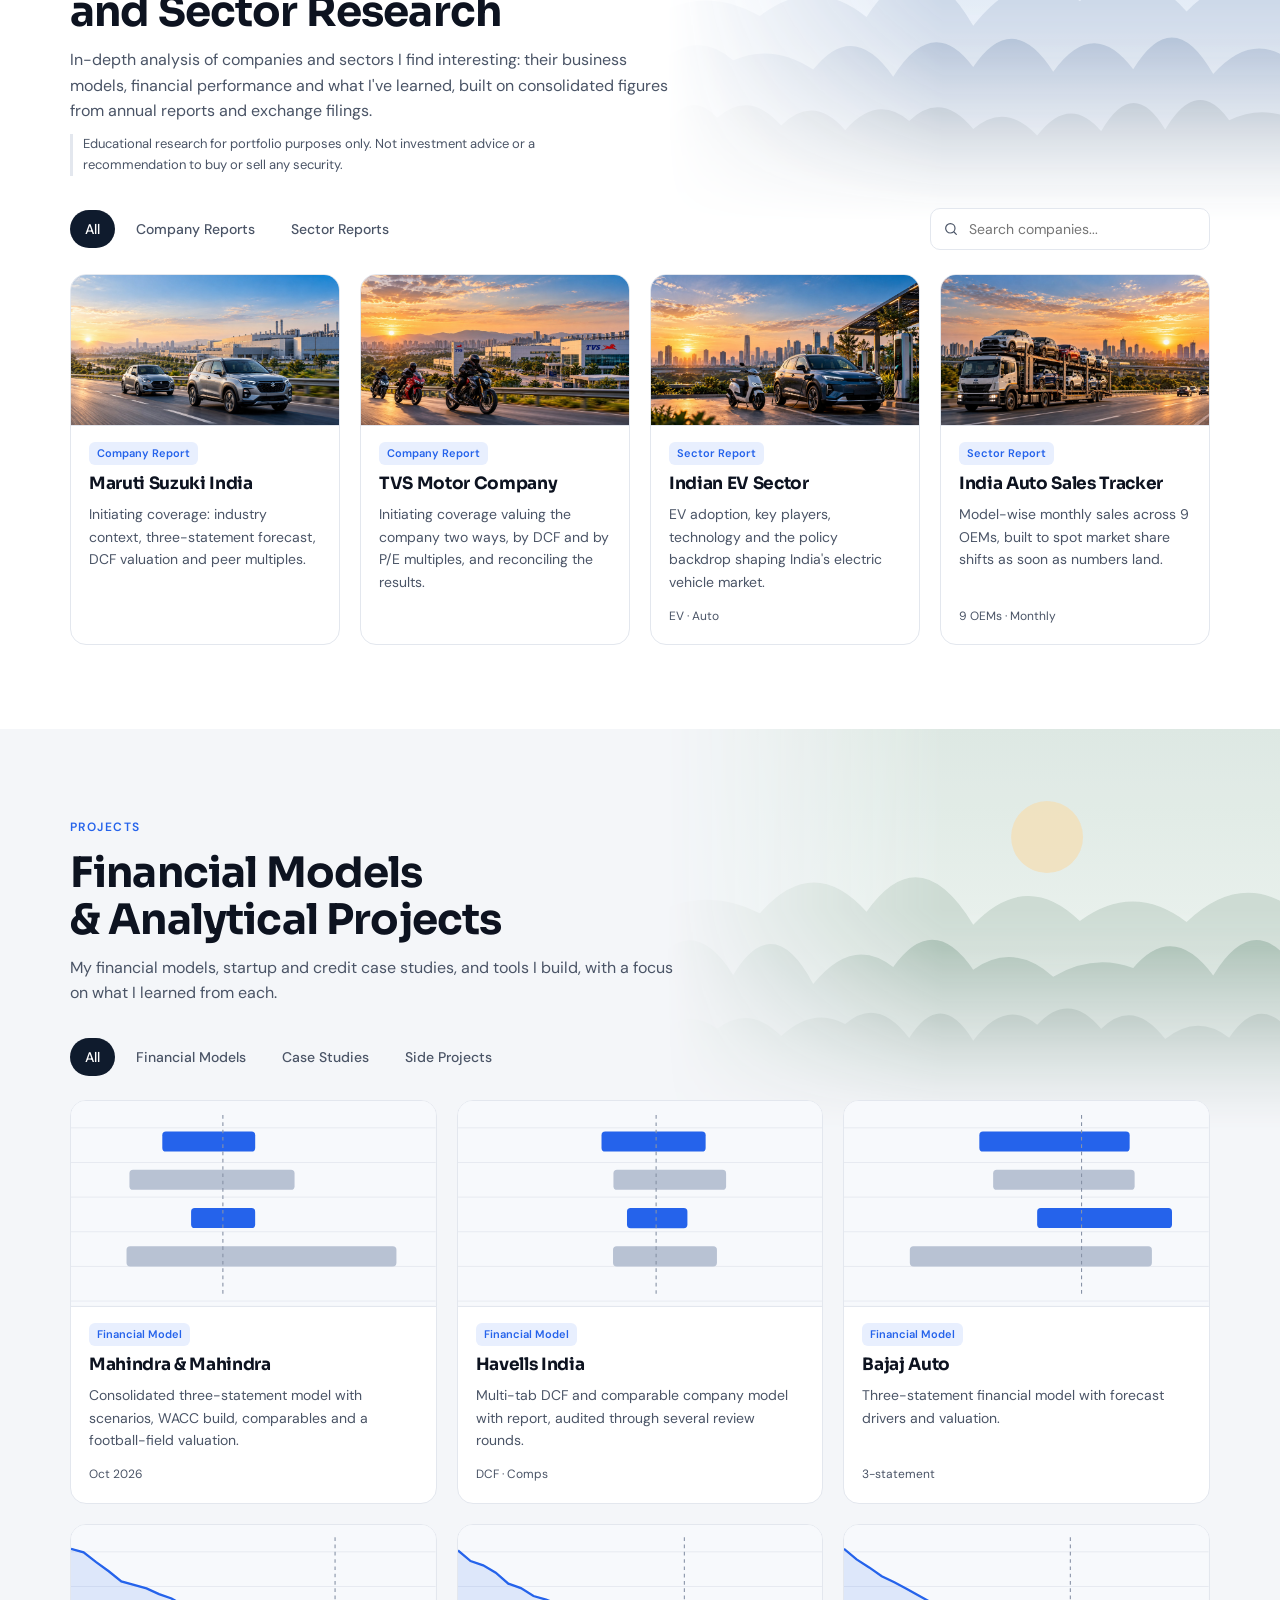
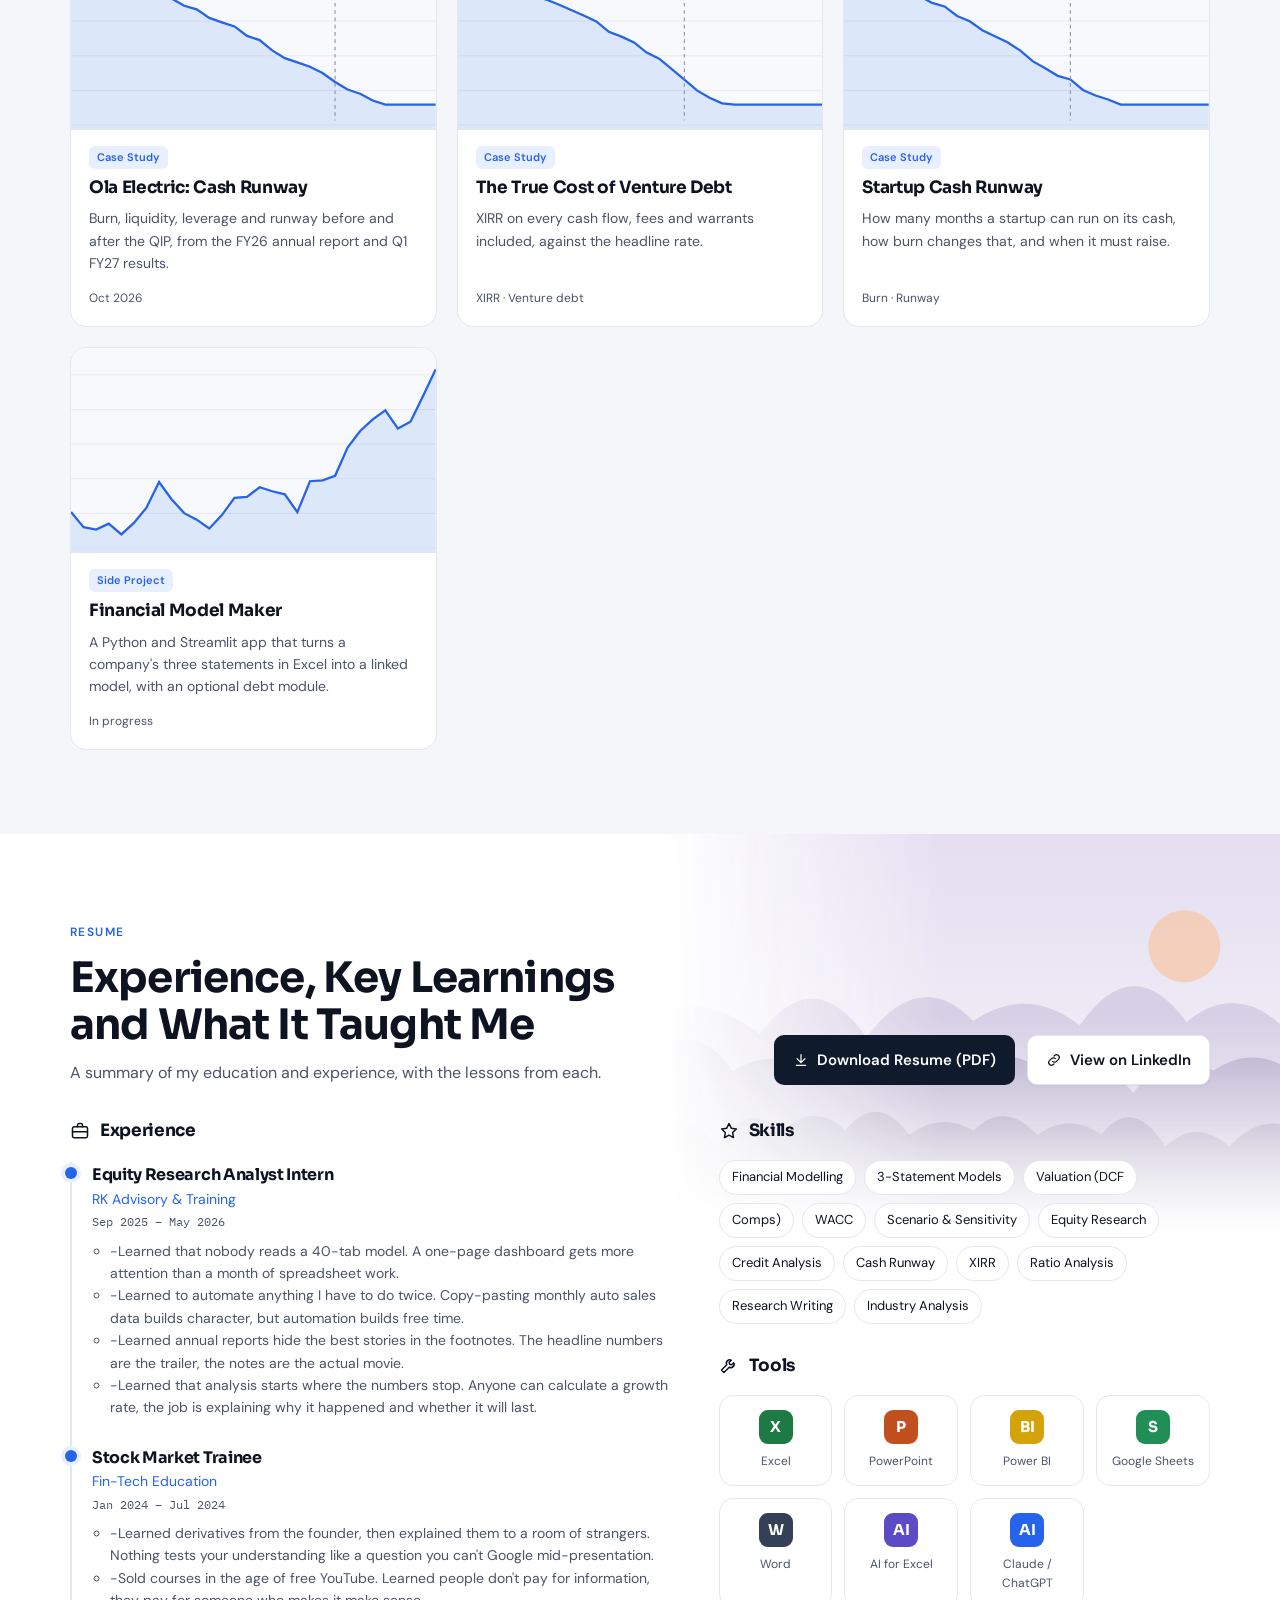
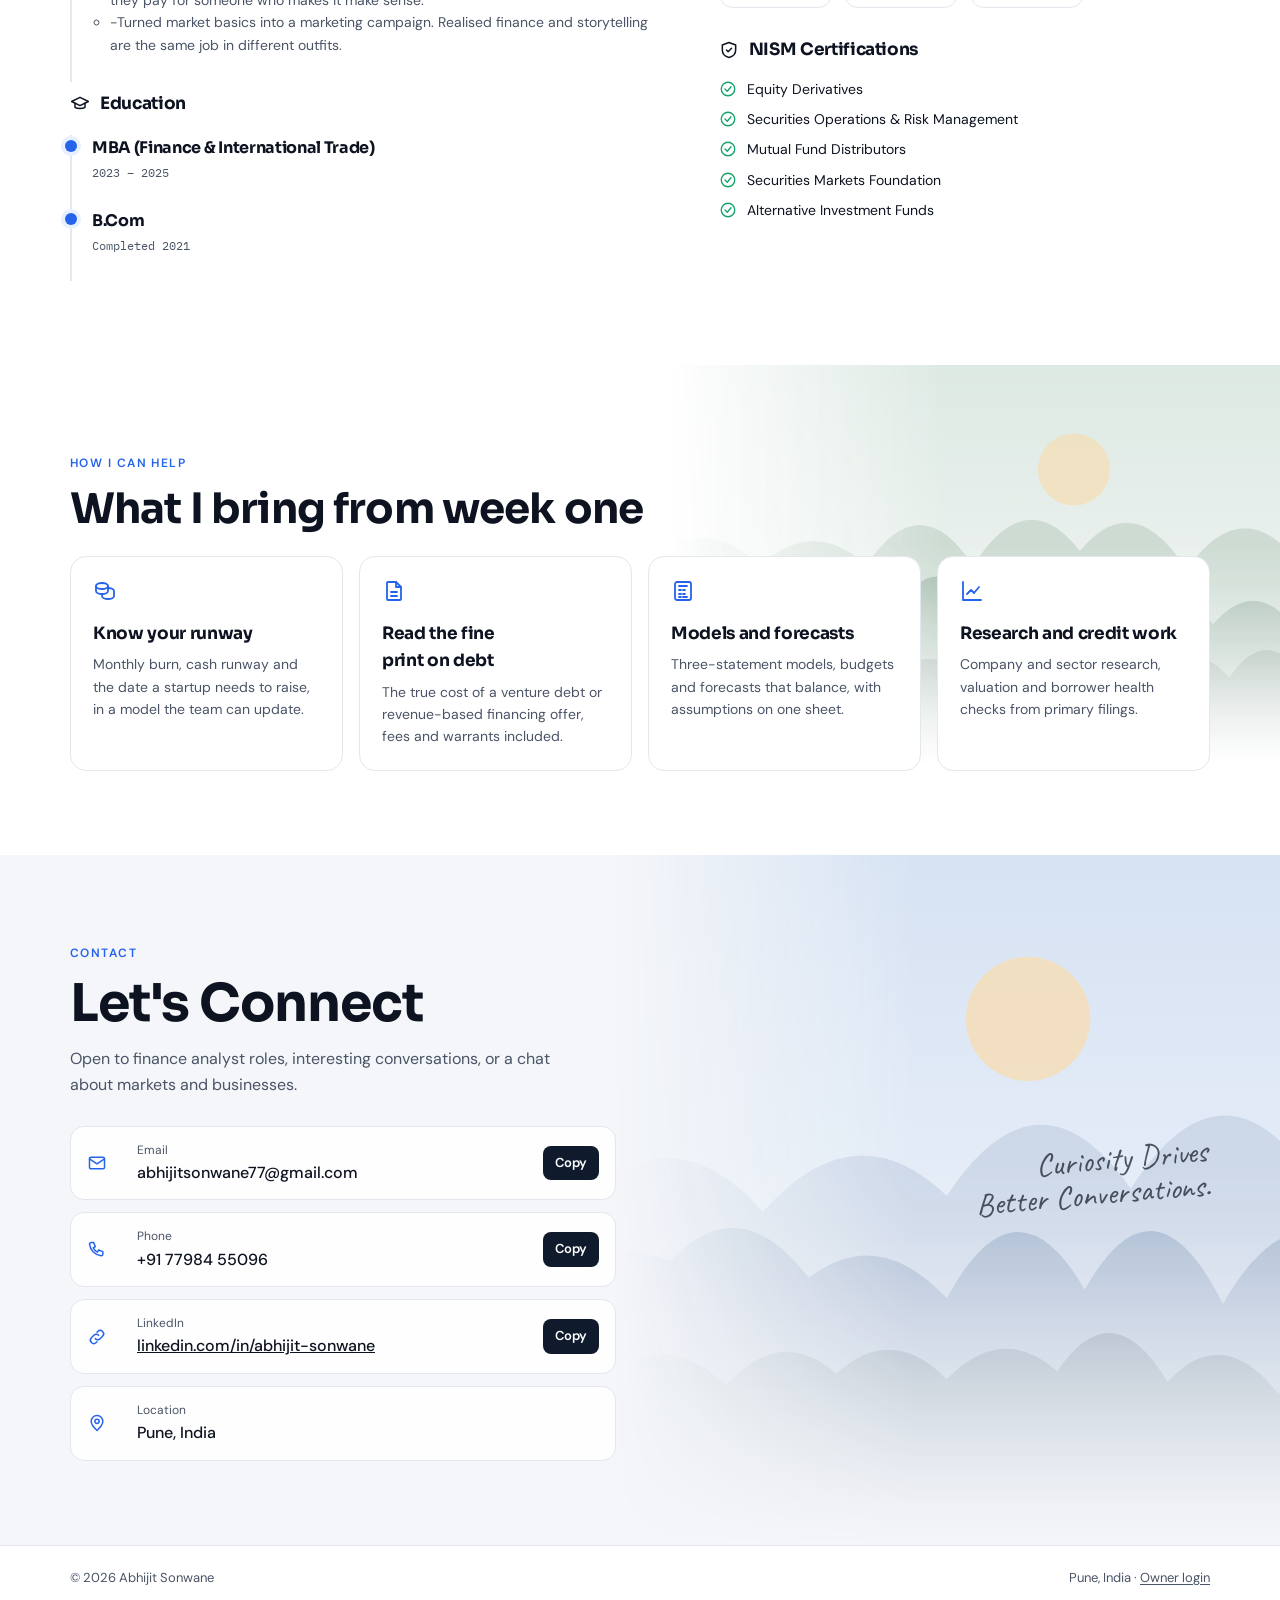
==== commit 81f0611c: "Add editable page text and update contact line Co-Authored-By: Claude Opus 5.5 <noreply@anthropic.co" ====
--- a/index.html
+++ b/index.html
@@ -13,7 +13,7 @@
 <link rel="preconnect" href="https://fonts.googleapis.com">
 <link rel="preconnect" href="https://fonts.gstatic.com" crossorigin>
 <link rel="stylesheet" href="https://fonts.googleapis.com/css2?family=Sora:wght@500;600;700&family=DM+Sans:ital,opsz,wght@0,9..40,400;0,9..40,500;0,9..40,600;1,9..40,400&family=IBM+Plex+Mono:wght@400;500&family=Caveat:wght@500&display=swap">
-<link rel="stylesheet" href="assets/site.css">
+<link rel="stylesheet" href="assets/site.css?v=20261024d">
 </head>
 <body>
 
@@ -61,7 +61,7 @@
     <div class="hero-txt">
       <span class="tagline">Finance<b>·</b>Business<b>·</b>Curiosity<b>·</b>Long-term thinking</span>
       <h1>I explore businesses, markets and ideas to understand what <em>creates value.</em></h1>
-      <p class="lede">I'm Abhijit Sonwane, an MBA Finance analyst focused on financial modelling, company research and how startups are funded. This is a collection of my work, my thinking and my learning journey.</p>
+      <p class="lede" data-edit="heroIntro" data-group="Top of page" data-label="Intro paragraph">I'm Abhijit Sonwane, an MBA Finance analyst focused on financial modelling, company research and how startups are funded. This is a collection of my work, my thinking and my learning journey.</p>
       <div class="cta">
         <a class="btn btn-dark" href="#research">Explore My Work <svg class="ico"><use href="#i-arrow"/></svg></a>
         <a class="btn btn-light" id="heroResume" href="#resume"><svg class="ico"><use href="#i-down"/></svg> Download Resume</a>
@@ -87,23 +87,23 @@
     <div class="about">
       <div class="copy">
         <span class="eyebrow">About me</span>
-        <h2>Finance professional with a curiosity for businesses and how they create value.</h2>
-        <p>I'm Abhijit Sonwane, an MBA graduate in Finance and International Trade. As an Equity Research Analyst Intern I built financial models end to end: pulling numbers from annual reports, forecasting the three statements and valuing companies with DCF and peer multiples.</p>
-        <p>I work from primary sources only, meaning NSE, BSE and company filings, on consolidated numbers. Now I want to bring that work into a finance team and grow towards investing, venture capital and venture debt.</p>
+        <h2 data-edit="aboutHead" data-group="About" data-label="Heading">Finance professional with a curiosity for businesses and how they create value.</h2>
+        <p data-edit="aboutP1" data-group="About" data-label="Paragraph 1">I'm Abhijit Sonwane, an MBA graduate in Finance and International Trade. As an Equity Research Analyst Intern I built financial models end to end: pulling numbers from annual reports, forecasting the three statements and valuing companies with DCF and peer multiples.</p>
+        <p data-edit="aboutP2" data-group="About" data-label="Paragraph 2">I work from primary sources only, meaning NSE, BSE and company filings, on consolidated numbers. Now I want to bring that work into a finance team and grow towards investing, venture capital and venture debt.</p>
       </div>
       <div class="portrait" id="aboutPhoto"></div>
       <div class="facts">
         <h3>Quick Facts</h3>
-        <div class="fact"><svg class="ico"><use href="#i-pin"/></svg><div><b>Based in</b><span>Pune, India · open to relocation</span></div></div>
-        <div class="fact"><svg class="ico"><use href="#i-cap"/></svg><div><b>Education</b><span>MBA (Finance &amp; International Trade)</span></div></div>
-        <div class="fact"><svg class="ico"><use href="#i-star"/></svg><div><b>Interests</b><span>Financial modelling, credit, venture debt, auto &amp; EV, markets</span></div></div>
-        <div class="fact"><svg class="ico"><use href="#i-heart"/></svg><div><b>Hobbies</b><span>Bikes, photography, F1, gaming, travel, manga</span></div></div>
+        <div class="fact"><svg class="ico"><use href="#i-pin"/></svg><div><b>Based in</b><span data-edit="factBased" data-group="About" data-label="Quick fact: Based in">Pune, India · open to relocation</span></div></div>
+        <div class="fact"><svg class="ico"><use href="#i-cap"/></svg><div><b>Education</b><span data-edit="factEdu" data-group="About" data-label="Quick fact: Education">MBA (Finance &amp; International Trade)</span></div></div>
+        <div class="fact"><svg class="ico"><use href="#i-star"/></svg><div><b>Interests</b><span data-edit="factInt" data-group="About" data-label="Quick fact: Interests">Financial modelling, credit, venture debt, auto &amp; EV, markets</span></div></div>
+        <div class="fact"><svg class="ico"><use href="#i-heart"/></svg><div><b>Hobbies</b><span data-edit="factHob" data-group="About" data-label="Quick fact: Hobbies">Bikes, photography, F1, gaming, travel, manga</span></div></div>
       </div>
     </div>
     <div class="traits">
-      <div class="trait"><svg class="ico"><use href="#i-chart"/></svg><h4>Analytical</h4><p>Building models, digging into data and finding the story behind the numbers.</p></div>
-      <div class="trait"><svg class="ico"><use href="#i-search"/></svg><h4>Curious</h4><p>Always learning how businesses, markets and new industries work.</p></div>
-      <div class="trait"><svg class="ico"><use href="#i-target"/></svg><h4>Driven</h4><p>Focused on building a career in finance, from analysis to investing.</p></div>
+      <div class="trait"><svg class="ico"><use href="#i-chart"/></svg><h4 data-edit="t1Title" data-group="About" data-label="Trait 1: title">Analytical</h4><p data-edit="t1Text" data-group="About" data-label="Trait 1: text">Building models, digging into data and finding the story behind the numbers.</p></div>
+      <div class="trait"><svg class="ico"><use href="#i-search"/></svg><h4 data-edit="t2Title" data-group="About" data-label="Trait 2: title">Curious</h4><p data-edit="t2Text" data-group="About" data-label="Trait 2: text">Always learning how businesses, markets and new industries work.</p></div>
+      <div class="trait"><svg class="ico"><use href="#i-target"/></svg><h4 data-edit="t3Title" data-group="About" data-label="Trait 3: title">Driven</h4><p data-edit="t3Text" data-group="About" data-label="Trait 3: text">Focused on building a career in finance, from analysis to investing.</p></div>
     </div>
     <div class="gallery" id="gallery" hidden>
       <h3>Beyond the spreadsheets</h3>
@@ -116,7 +116,7 @@
   <div class="media bmedia" data-sec="open"></div>
   <div class="wrap">
     <div class="head"><div class="headtxt"><span class="eyebrow">Open to work</span><h2>Where I'm open to work</h2>
-      <p class="sub">Based in Pune and open to relocating for the right role. Available to join immediately.</p></div></div>
+      <p class="sub" data-edit="openLine" data-group="Where I'm open to work" data-label="Line under the heading">Based in Pune and open to relocating for the right role. Available to join immediately.</p></div></div>
     <div class="cities" id="cities"></div>
   </div>
 </section>
@@ -163,18 +163,18 @@
     <div class="resume">
       <div>
         <h3><svg class="ico"><use href="#i-brief"/></svg>Experience</h3>
-        <ul class="tl" id="resExp"></ul>
+        <ul class="tl" id="resExp"><li><h4>Equity Research Analyst Intern</h4><div class="org">RK Advisory &amp; Training</div><div class="when">Sep 2025 – May 2026</div><ul><li>Built financial models and valuations for listed auto and EV companies</li><li>Wrote initiating coverage reports and investment notes</li><li>Learned to tell the story behind the numbers, not just calculate them</li></ul></li><li><h4>Stock Market Trainee</h4><div class="org">Fin-Tech Education</div><div class="when">Jan 2024 – Jul 2024</div><ul><li>Explained stock market courses and their content to prospective students</li><li>Built a working base in equity markets and technical analysis</li></ul></li></ul>
         <h3 style="margin-top:8px"><svg class="ico"><use href="#i-cap"/></svg>Education</h3>
-        <ul class="tl" id="resEdu"></ul>
+        <ul class="tl" id="resEdu"><li><h4>MBA (Finance &amp; International Trade)</h4><div class="when">2023 – 2025</div></li><li><h4>B.Com</h4><div class="when">Completed 2021</div></li></ul>
       </div>
       <div>
         <h3><svg class="ico"><use href="#i-star"/></svg>Skills</h3>
-        <div class="skills" id="resSkills"></div>
+        <div class="skills" id="resSkills"><span>Financial Modelling</span><span>3-Statement Models</span><span>Valuation (DCF</span><span>Comps)</span><span>WACC</span><span>Scenario &amp; Sensitivity</span><span>Equity Research</span><span>Credit Analysis</span><span>Cash Runway</span><span>XIRR</span><span>Ratio Analysis</span><span>Research Writing</span><span>Industry Analysis</span></div>
         <h3 style="margin-top:28px"><svg class="ico"><use href="#i-tools"/></svg>Tools</h3>
-        <div class="tools" id="resTools"></div>
+        <div class="tools" id="resTools"><div class="tool"><span class="tile" style="background:#1E7A45">X</span>Excel</div><div class="tool"><span class="tile" style="background:#C2501F">P</span>PowerPoint</div><div class="tool"><span class="tile" style="background:#D4A20B">BI</span>Power BI</div><div class="tool"><span class="tile" style="background:#2F5F8A">Py</span>Python</div><div class="tool"><span class="tile" style="background:#1F8F55">S</span>Google Sheets</div><div class="tool"><span class="tile" style="background:#344055">W</span>Word</div><div class="tool"><span class="tile" style="background:#5B4BC4">AI</span>AI for Excel</div><div class="tool"><span class="tile" style="background:#0F1B2D">₹</span>NSE / BSE filings</div></div>
         <div class="certs" id="resCertsWrap">
           <h3><svg class="ico"><use href="#i-shield"/></svg><span id="resCertsTitle">NISM Certifications</span></h3>
-          <ul id="resCerts"></ul>
+          <ul id="resCerts"><li><svg class="ico"><use href="#i-check"/></svg>Equity Derivatives</li><li><svg class="ico"><use href="#i-check"/></svg>Securities Operations &amp; Risk Management</li><li><svg class="ico"><use href="#i-check"/></svg>Mutual Fund Distributors</li><li><svg class="ico"><use href="#i-check"/></svg>Securities Markets Foundation</li><li><svg class="ico"><use href="#i-check"/></svg>Alternative Investment Funds</li></ul>
         </div>
         <div class="quote" id="resQuoteWrap"><div class="media" data-sec="quote"></div><blockquote><span id="resQuote">“A model is only as good as the assumption you can defend in the room.”</span><cite id="resQuoteBy">Abhijit Sonwane</cite></blockquote></div>
       </div>
@@ -197,12 +197,12 @@
 <section class="band" id="goals">
   <div class="media bmedia" data-sec="goals"></div>
   <div class="wrap">
-    <div class="head" style="margin-bottom:0"><div><span class="eyebrow">How I can help</span><h2>What I bring from week one</h2></div></div>
+    <div class="head" style="margin-bottom:0"><div><span class="eyebrow">How I can help</span><h2 data-edit="helpHead" data-group="How I can help" data-label="Heading">What I bring from week one</h2></div></div>
     <div class="help">
-      <div class="step"><svg class="ico"><use href="#i-coins"/></svg><h3>Know your runway</h3><p>Monthly burn, cash runway and the date a startup needs to raise, in a model the team can update.</p></div>
-      <div class="step"><svg class="ico"><use href="#i-file"/></svg><h3>Read the fine print on debt</h3><p>The true cost of a venture debt or revenue-based financing offer, fees and warrants included.</p></div>
-      <div class="step"><svg class="ico"><use href="#i-calc"/></svg><h3>Models and forecasts</h3><p>Three-statement models, budgets and forecasts that balance, with assumptions on one sheet.</p></div>
-      <div class="step"><svg class="ico"><use href="#i-chart"/></svg><h3>Research and credit work</h3><p>Company and sector research, valuation and borrower health checks from primary filings.</p></div>
+      <div class="step"><svg class="ico"><use href="#i-coins"/></svg><h3 data-edit="help1Title" data-group="How I can help" data-label="Card 1: title">Know your runway</h3><p data-edit="help1Text" data-group="How I can help" data-label="Card 1: text">Monthly burn, cash runway and the date a startup needs to raise, in a model the team can update.</p></div>
+      <div class="step"><svg class="ico"><use href="#i-file"/></svg><h3 data-edit="help2Title" data-group="How I can help" data-label="Card 2: title">Read the fine print on debt</h3><p data-edit="help2Text" data-group="How I can help" data-label="Card 2: text">The true cost of a venture debt or revenue-based financing offer, fees and warrants included.</p></div>
+      <div class="step"><svg class="ico"><use href="#i-calc"/></svg><h3 data-edit="help3Title" data-group="How I can help" data-label="Card 3: title">Models and forecasts</h3><p data-edit="help3Text" data-group="How I can help" data-label="Card 3: text">Three-statement models, budgets and forecasts that balance, with assumptions on one sheet.</p></div>
+      <div class="step"><svg class="ico"><use href="#i-chart"/></svg><h3 data-edit="help4Title" data-group="How I can help" data-label="Card 4: title">Research and credit work</h3><p data-edit="help4Text" data-group="How I can help" data-label="Card 4: text">Company and sector research, valuation and borrower health checks from primary filings.</p></div>
     </div>
   </div>
 </section>
@@ -213,16 +213,16 @@
     <div class="cgrid">
       <div>
         <span class="eyebrow">Contact</span>
-        <h2>Let's Connect</h2>
-        <p class="lede">Open to financial analyst, FP&amp;A, credit and investment analysis roles, interesting conversations, or a chat about markets and businesses.</p>
+        <h2 data-edit="contactHead" data-group="Contact" data-label="Heading">Let's Connect</h2>
+        <p class="lede" data-edit="contactLine" data-group="Contact" data-label="Line under the heading">Open to finance analyst roles, interesting conversations, or a chat about markets and businesses.</p>
         <div class="clines">
           <div class="cline"><svg class="ico"><use href="#i-mail"/></svg><div><small>Email</small><span class="val" id="v-email">abhijitsonwane77@gmail.com</span></div><button class="copy" type="button" data-copy="v-email">Copy</button></div>
           <div class="cline"><svg class="ico"><use href="#i-phone"/></svg><div><small>Phone</small><span class="val" id="v-phone">+91 77984 55096</span></div><button class="copy" type="button" data-copy="v-phone">Copy</button></div>
           <div class="cline"><svg class="ico"><use href="#i-link"/></svg><div><small>LinkedIn</small><span class="val"><a id="v-li" href="https://www.linkedin.com/in/abhijit-sonwane" target="_blank" rel="noopener">linkedin.com/in/abhijit-sonwane</a></span></div><button class="copy" type="button" data-copy="v-li">Copy</button></div>
-          <div class="cline"><svg class="ico"><use href="#i-pin"/></svg><div><small>Location</small><span class="val">Pune, India</span></div><span></span></div>
+          <div class="cline"><svg class="ico"><use href="#i-pin"/></svg><div><small>Location</small><span class="val" data-edit="contactLoc" data-group="Contact" data-label="Location">Pune, India</span></div><span></span></div>
         </div>
       </div>
-      <div class="hand">Curiosity Drives<br>Better Conversations.</div>
+      <div class="hand" data-edit="contactNote" data-group="Contact" data-label="Handwritten note (Enter for a new line)">Curiosity Drives<br>Better Conversations.</div>
     </div>
   </div>
 </section>
@@ -238,7 +238,7 @@
     <a class="btn btn-light" id="rdLink" target="_blank" rel="noopener" hidden><svg class="ico"><use href="#i-out"/></svg> Read the full piece</a>
   </article>
 </div>
-<script src="assets/site.js" defer></script>
-<script src="assets/editor.js" defer></script>
+<script src="assets/site.js?v=20261024d" defer></script>
+<script src="assets/editor.js?v=20261024d" defer></script>
 </body>
 </html>
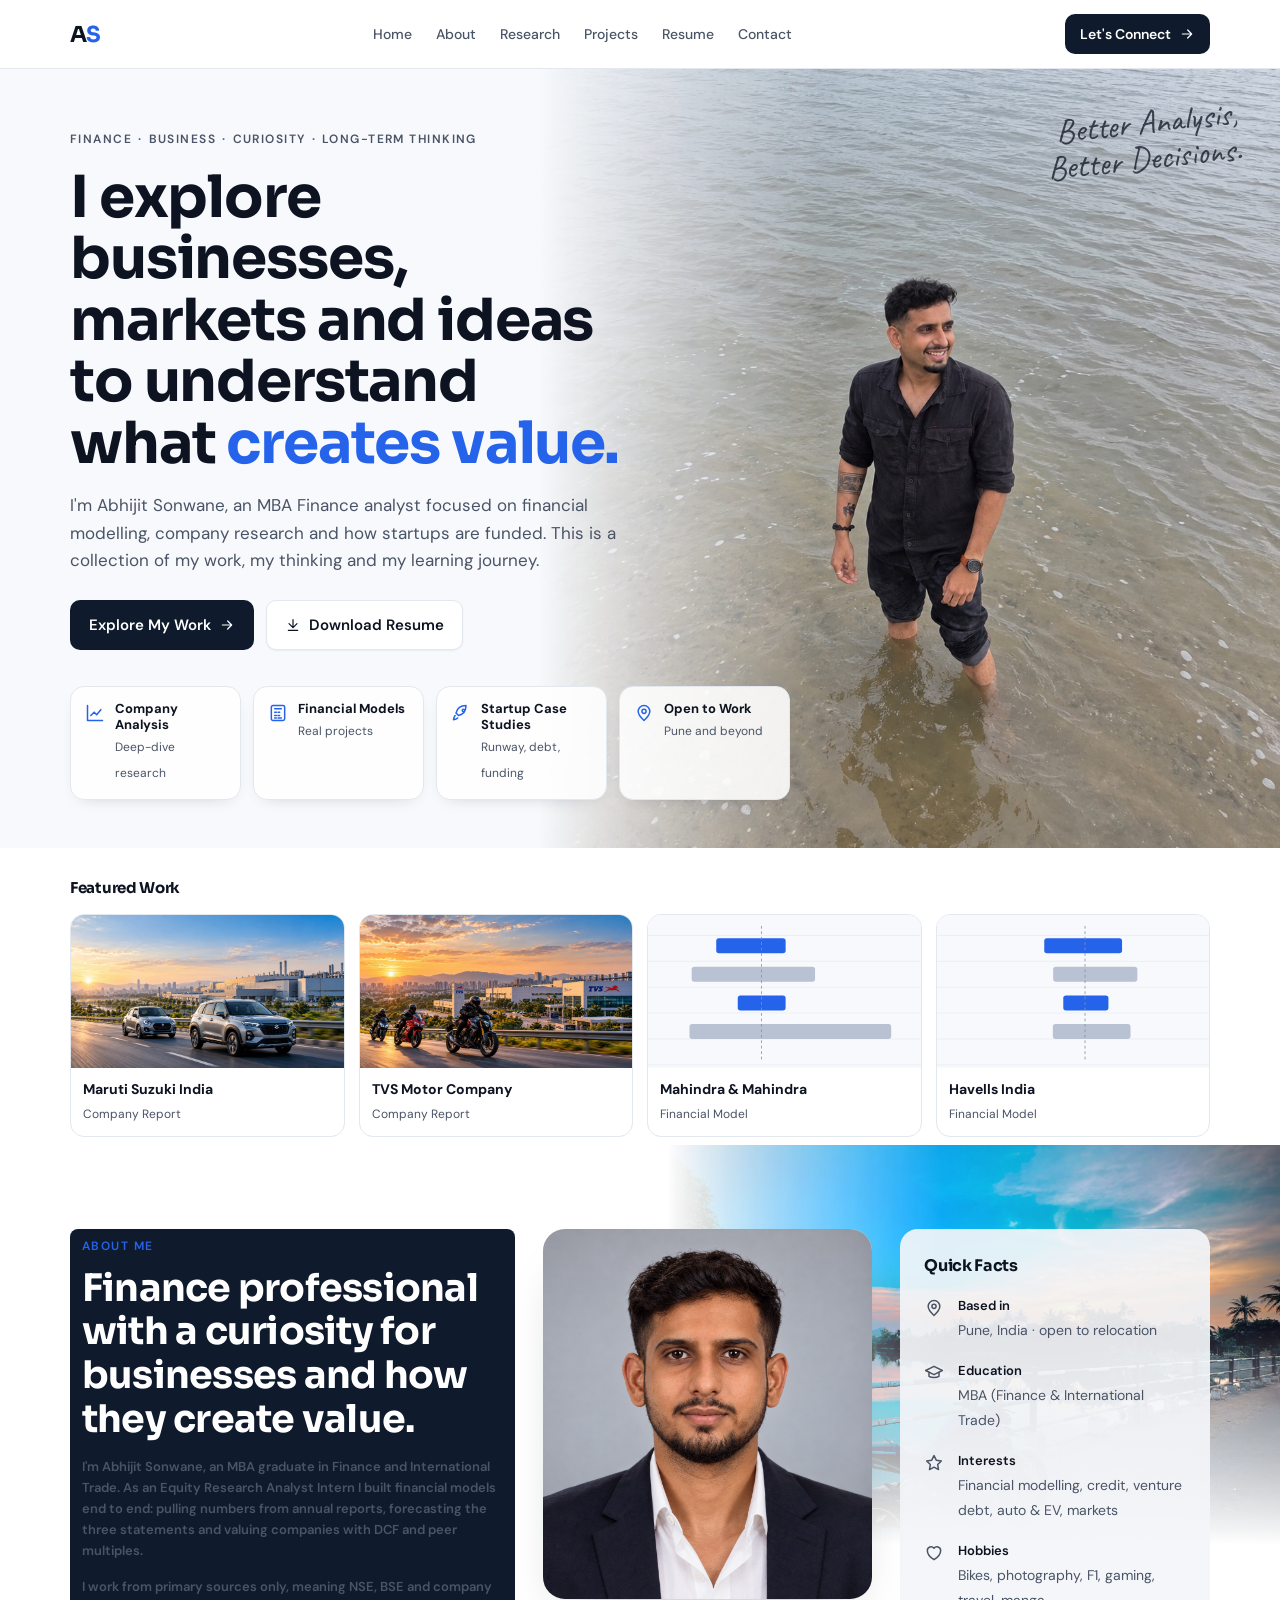
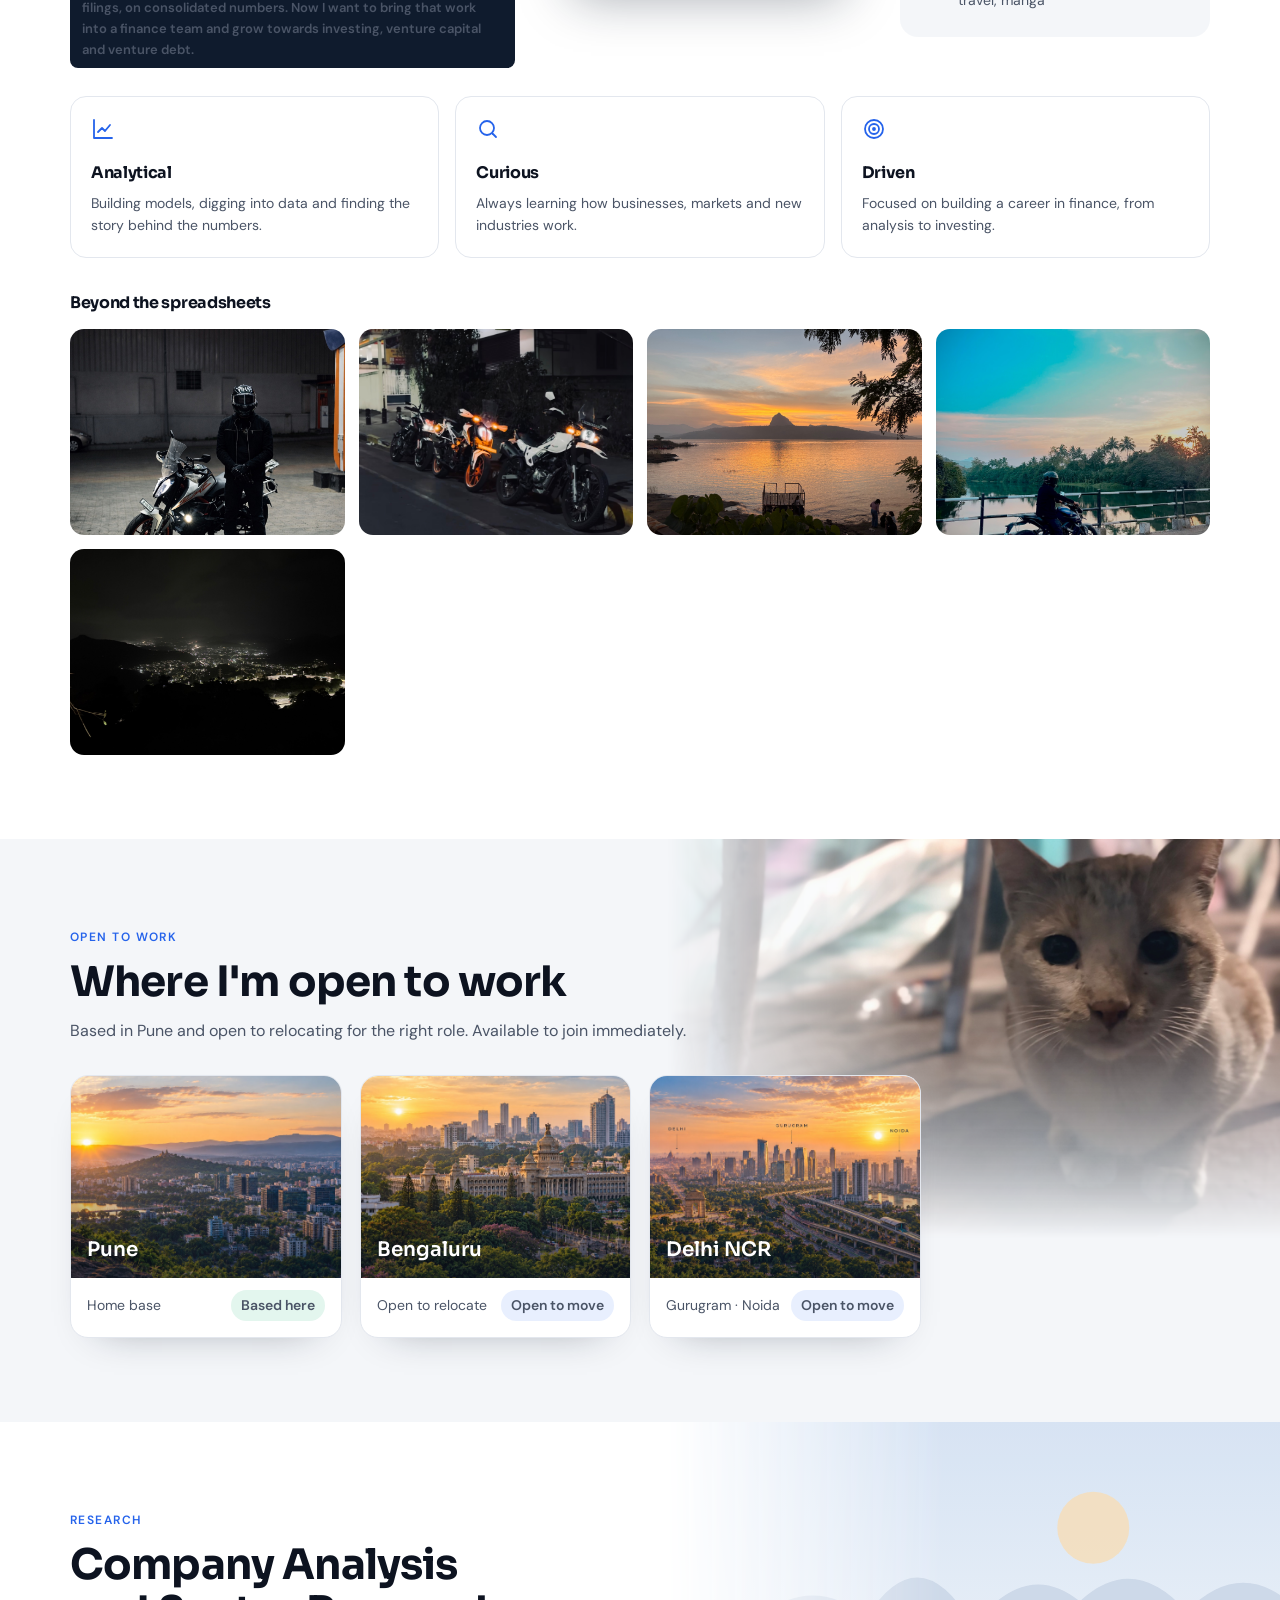
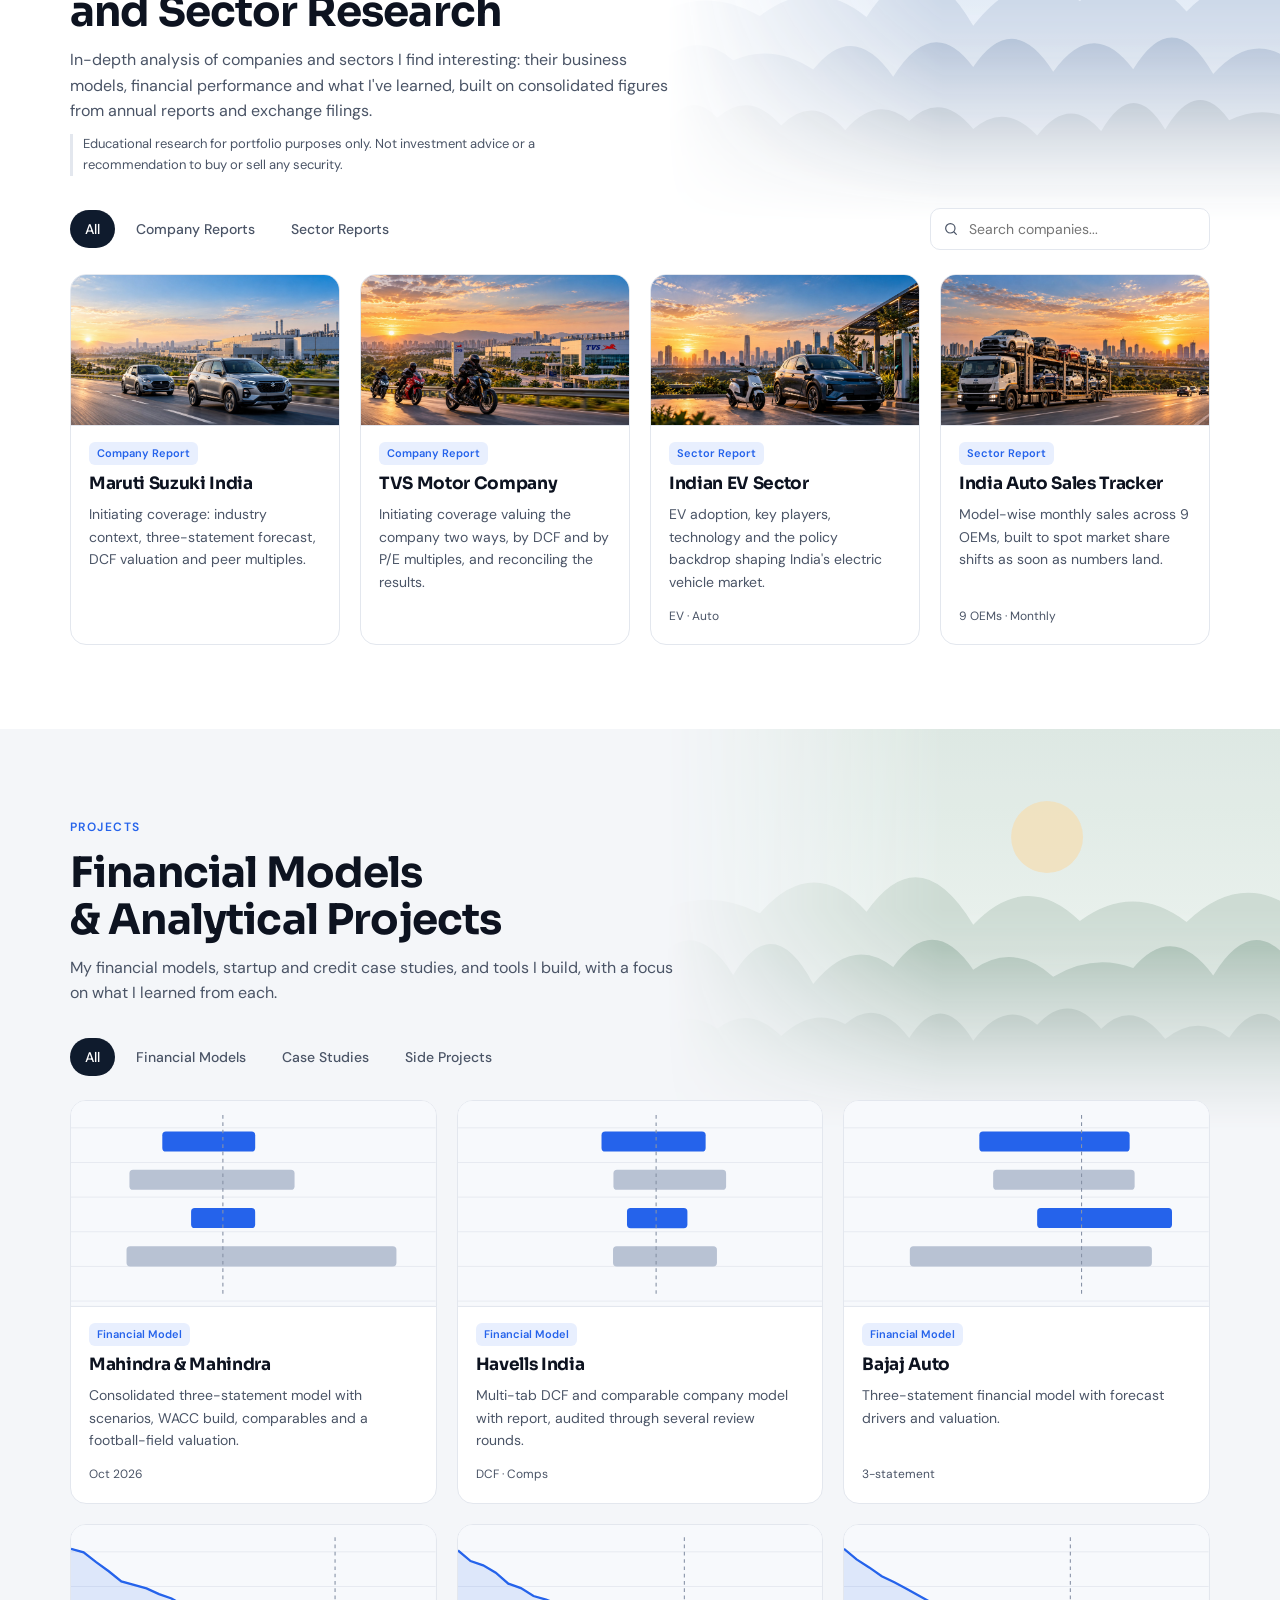
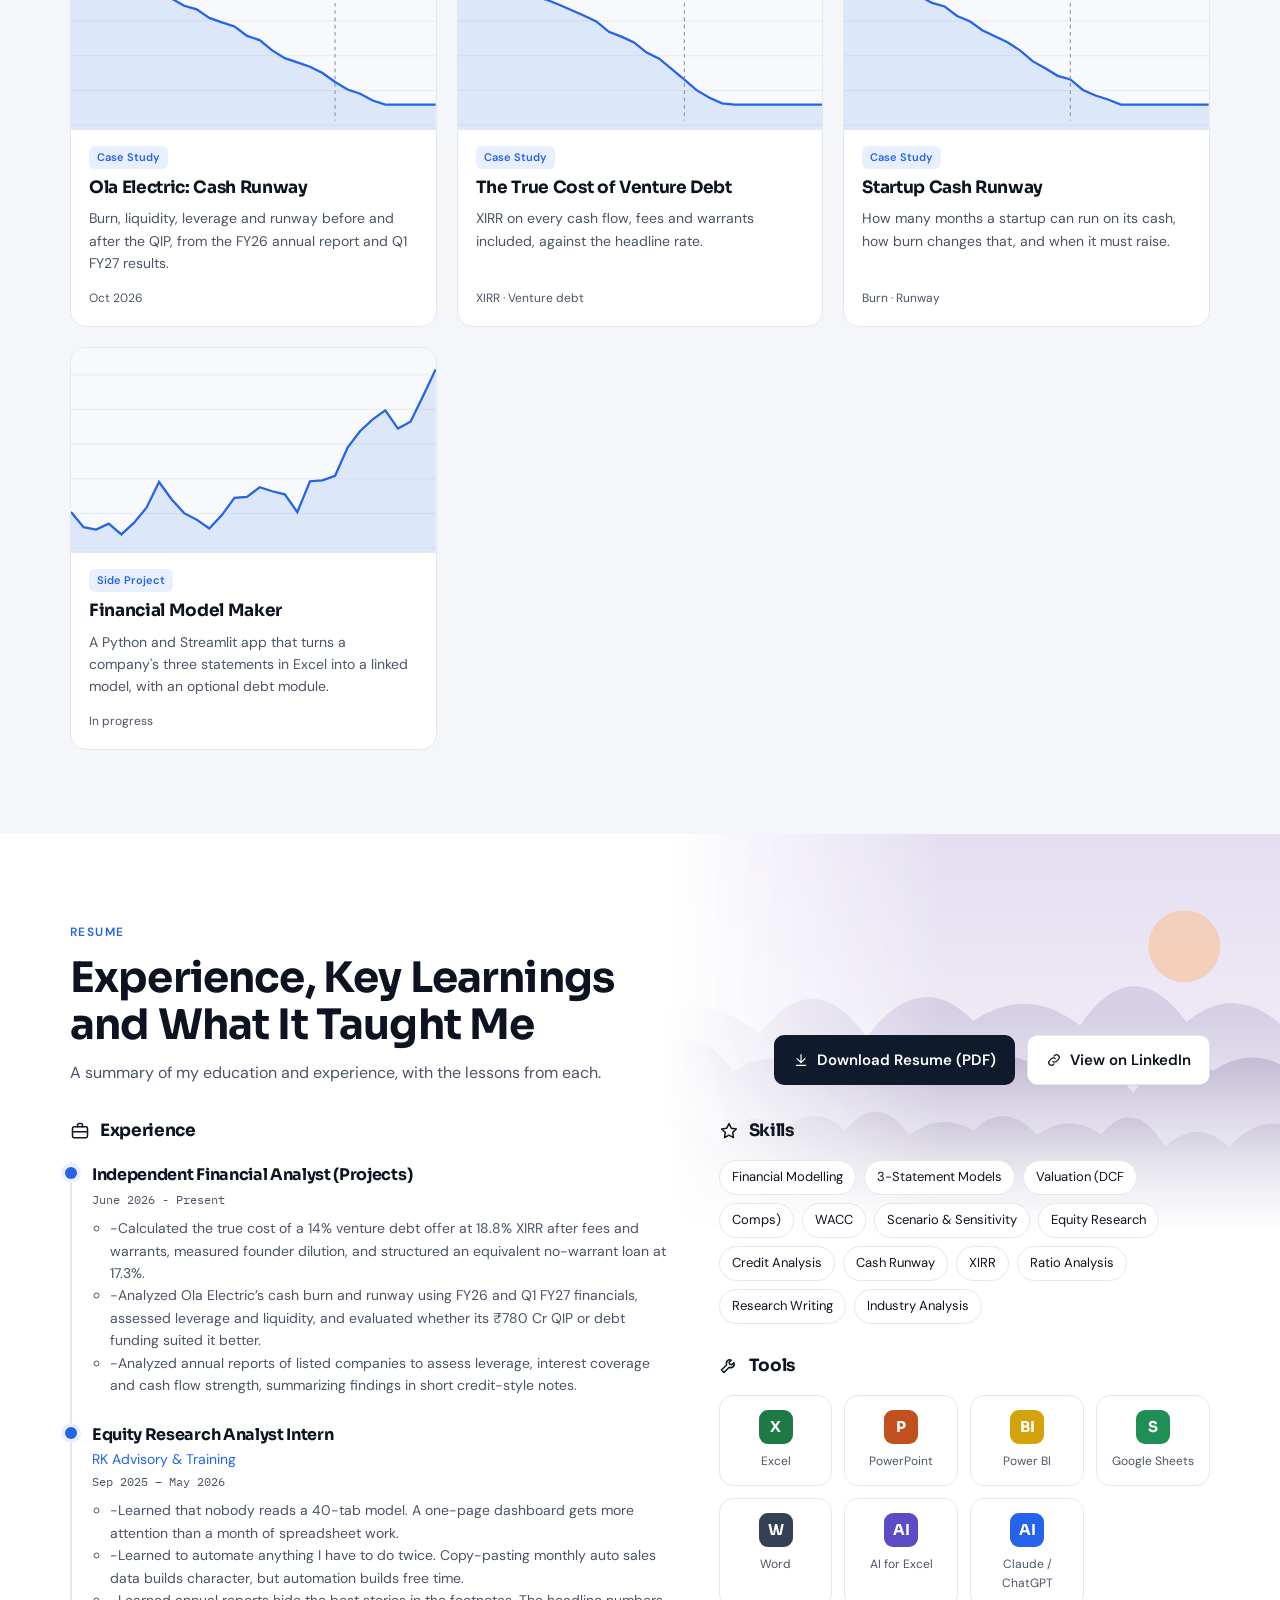
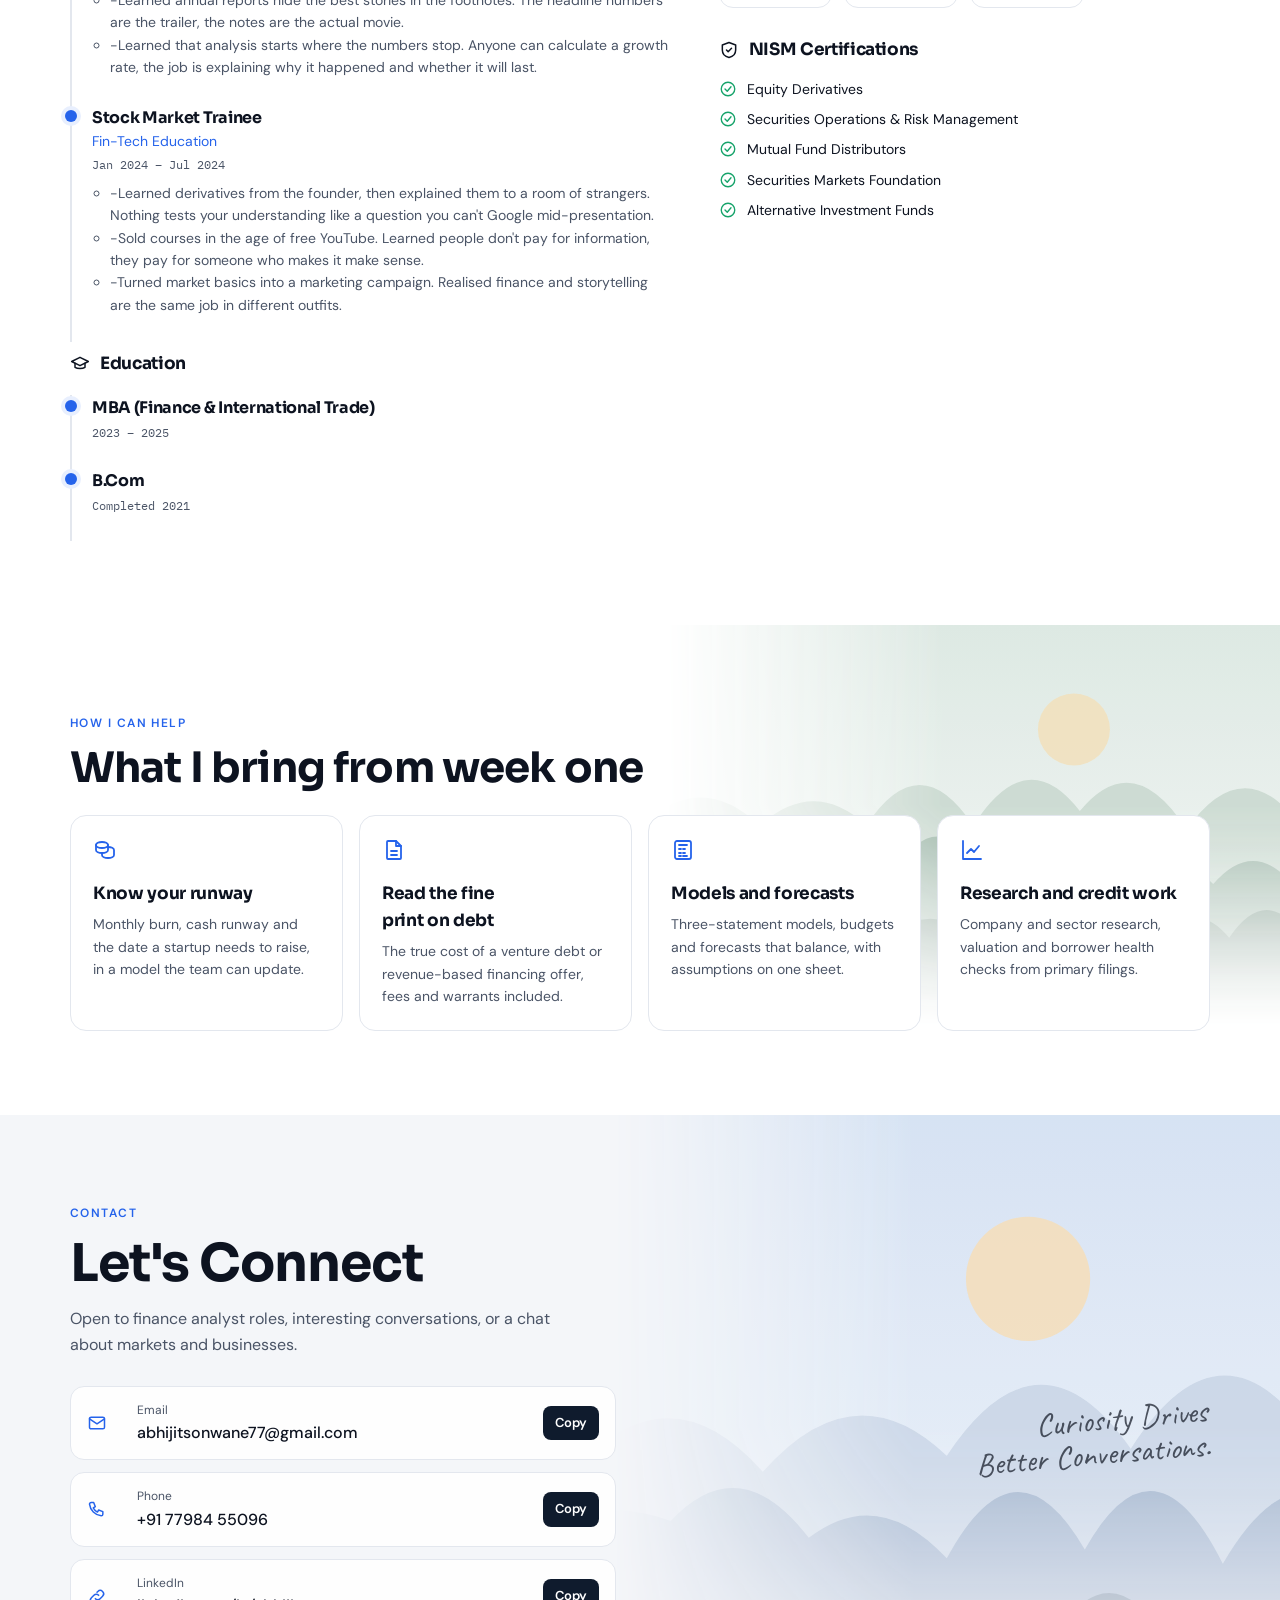
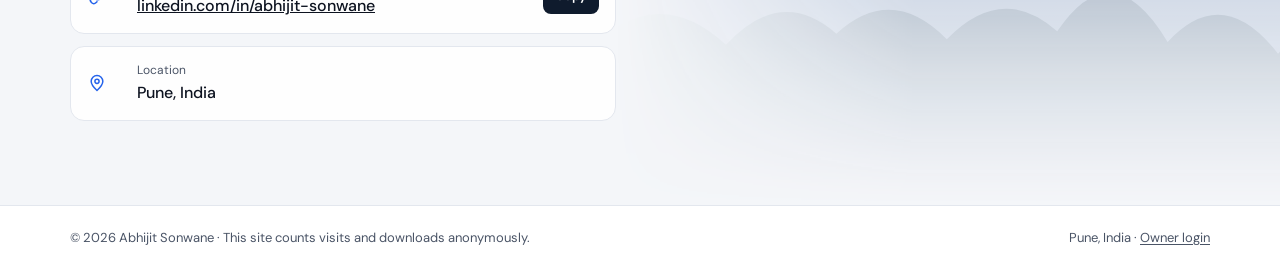
==== commit c79130f8: "Add anonymous visit and download tracking with owner stats view Co-Authored-By: Claude Opus 5.5 <nor" ====
--- a/index.html
+++ b/index.html
@@ -13,7 +13,7 @@
 <link rel="preconnect" href="https://fonts.googleapis.com">
 <link rel="preconnect" href="https://fonts.gstatic.com" crossorigin>
 <link rel="stylesheet" href="https://fonts.googleapis.com/css2?family=Sora:wght@500;600;700&family=DM+Sans:ital,opsz,wght@0,9..40,400;0,9..40,500;0,9..40,600;1,9..40,400&family=IBM+Plex+Mono:wght@400;500&family=Caveat:wght@500&display=swap">
-<link rel="stylesheet" href="assets/site.css?v=20261024d">
+<link rel="stylesheet" href="assets/site.css?v=20261025a">
 </head>
 <body>
 
@@ -226,7 +226,7 @@
     </div>
   </div>
 </section>
-<footer><div class="wrap"><span>© 2026 Abhijit Sonwane</span><span>Pune, India · <button class="linklike" id="ownerLogin" type="button">Owner login</button></span></div></footer>
+<footer><div class="wrap"><span>© 2026 Abhijit Sonwane · This site counts visits and downloads anonymously.</span><span>Pune, India · <button class="linklike" id="ownerLogin" type="button">Owner login</button></span></div></footer>
 
 <div class="overlay reader" id="reader" hidden>
   <article class="sheet" role="dialog" aria-modal="true" aria-labelledby="rdTitle">
@@ -238,7 +238,8 @@
     <a class="btn btn-light" id="rdLink" target="_blank" rel="noopener" hidden><svg class="ico"><use href="#i-out"/></svg> Read the full piece</a>
   </article>
 </div>
-<script src="assets/site.js?v=20261024d" defer></script>
-<script src="assets/editor.js?v=20261024d" defer></script>
+<script src="assets/site.js?v=20261025a" defer></script>
+<script src="assets/editor.js?v=20261025a" defer></script>
+<script src="assets/track.js?v=20261025a" defer></script>
 </body>
 </html>
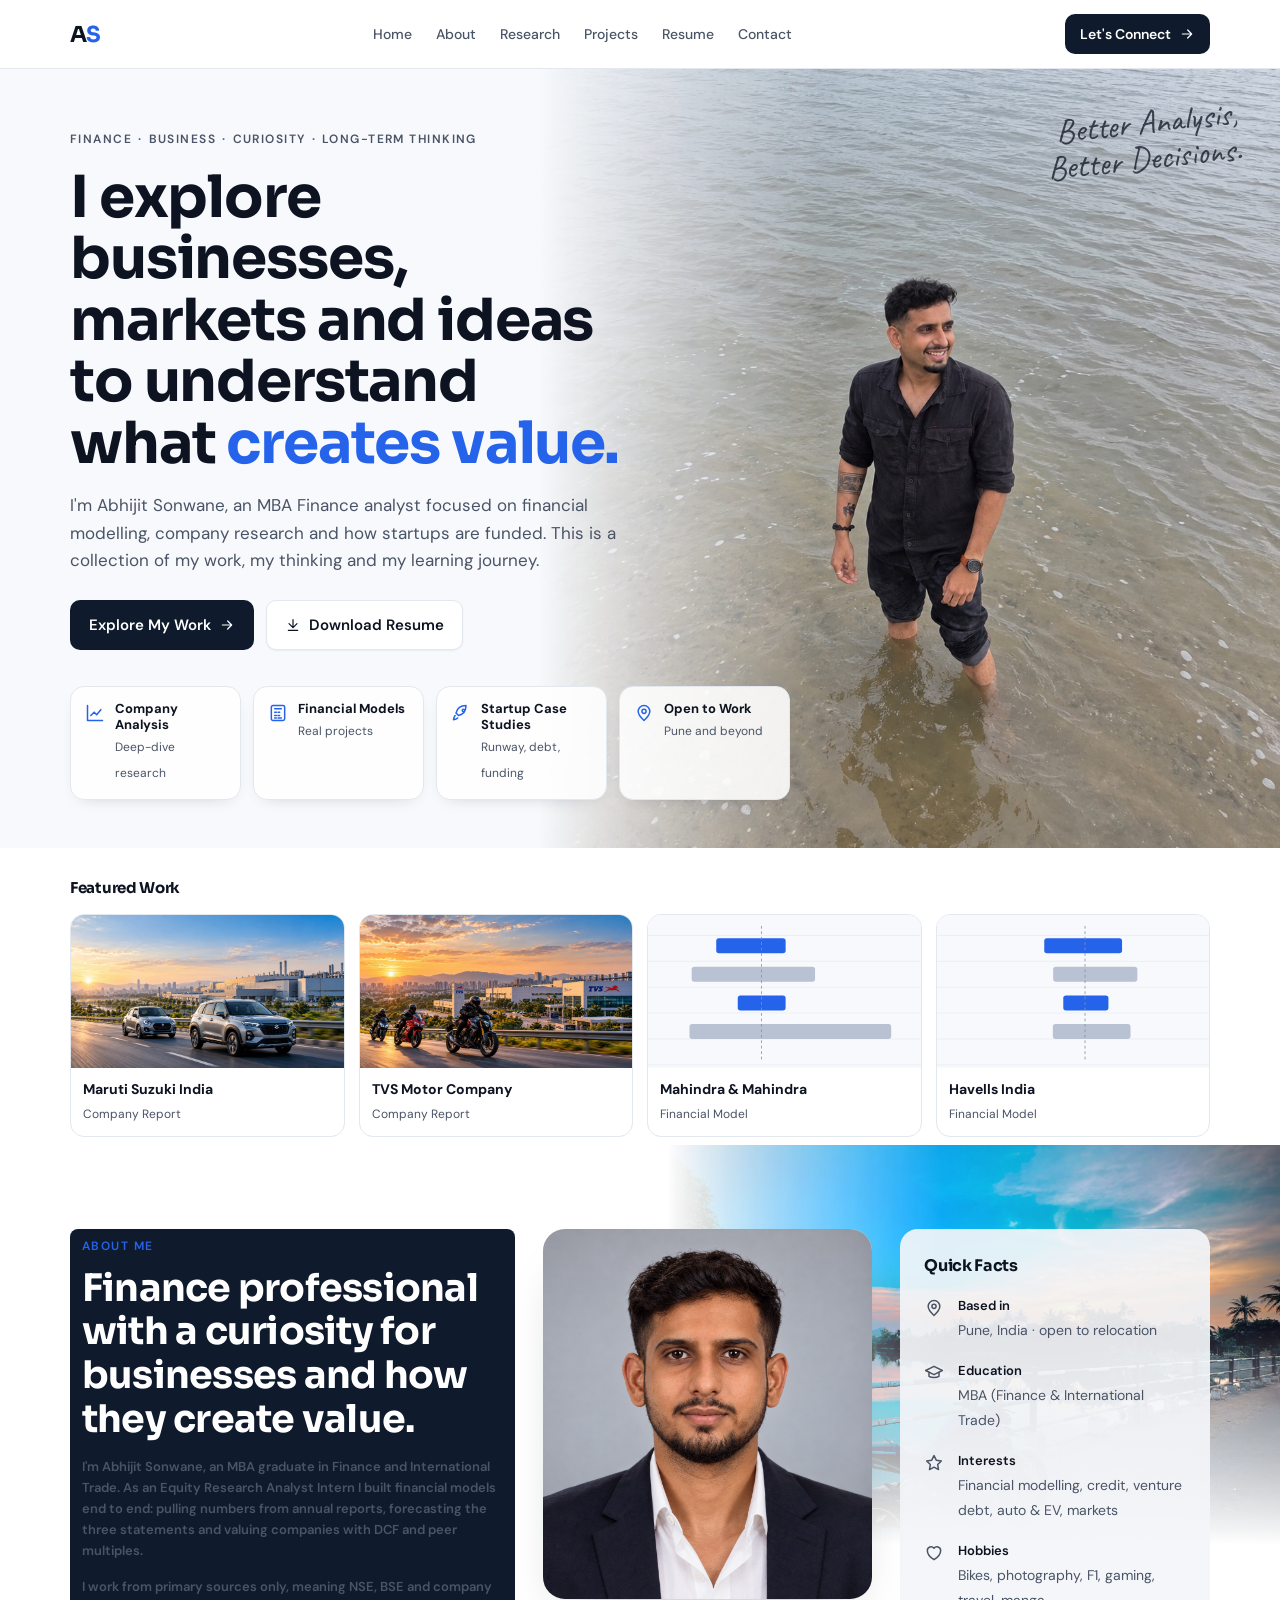
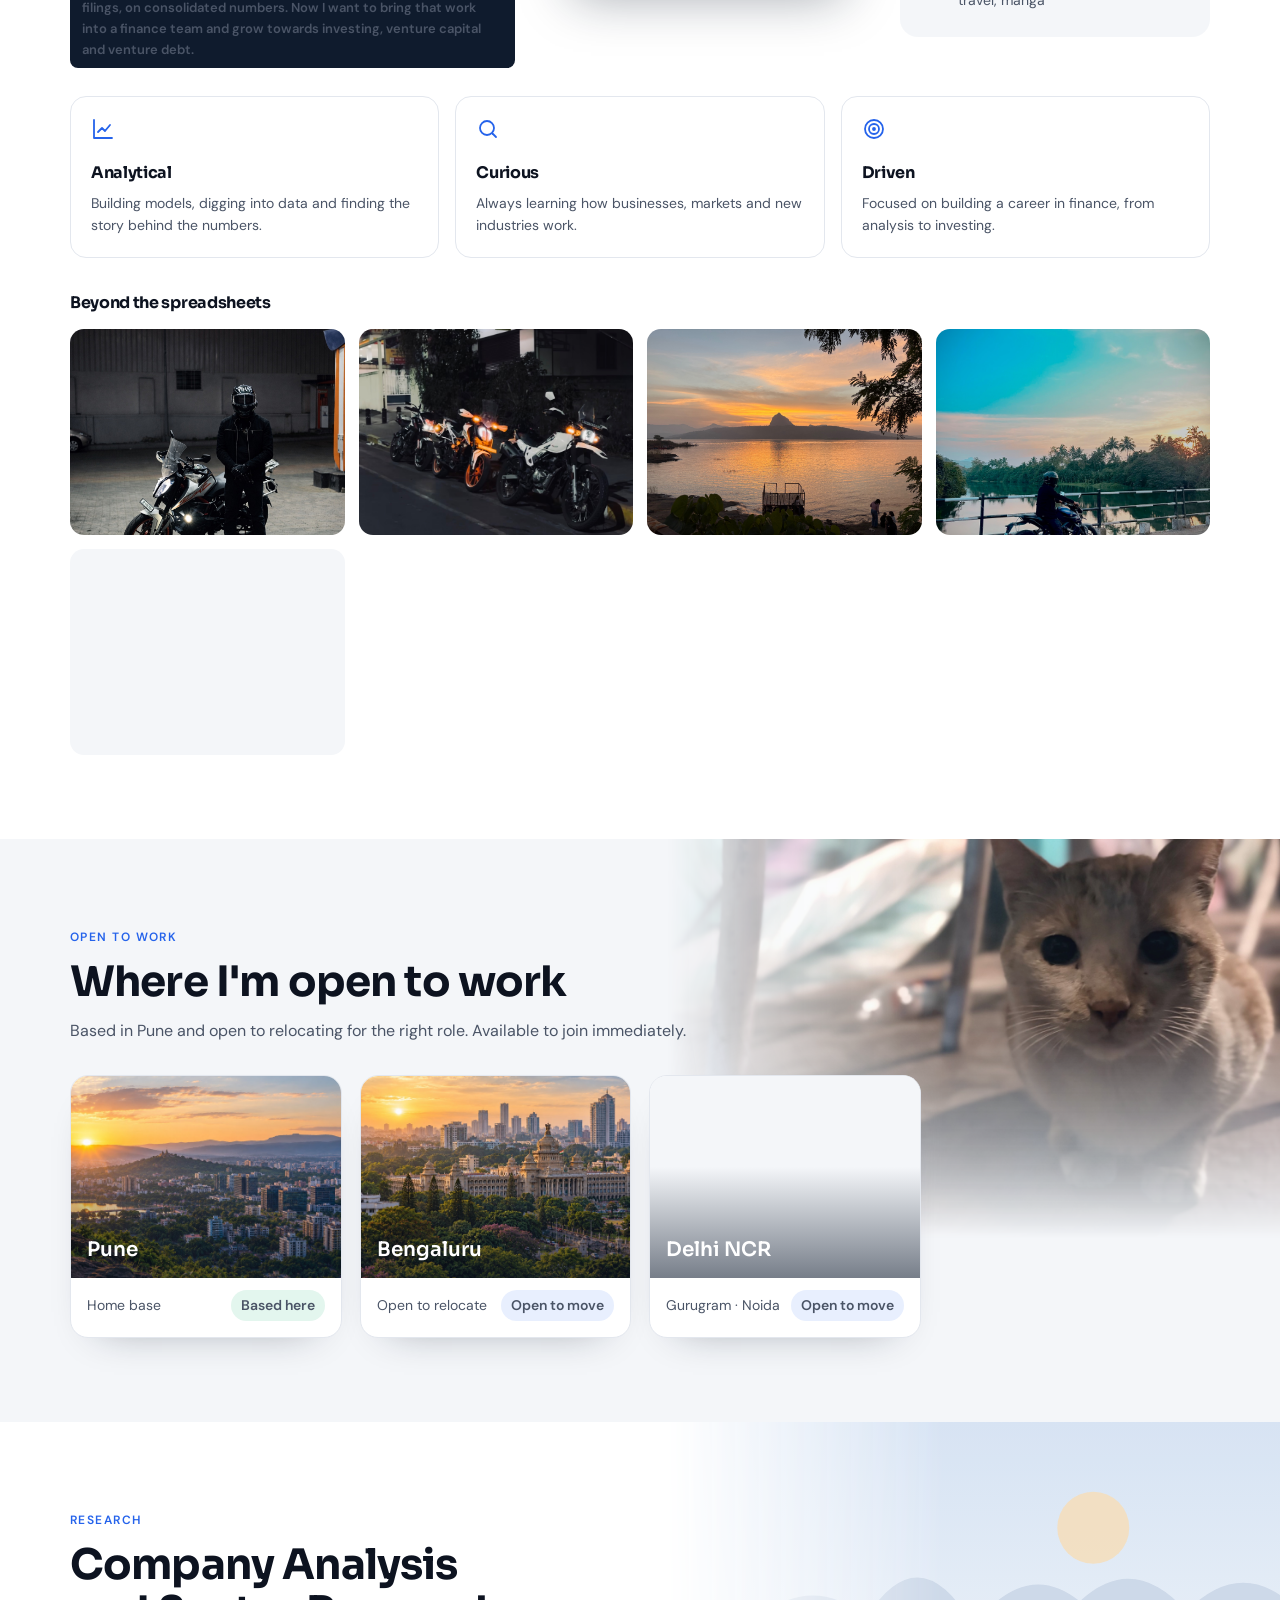
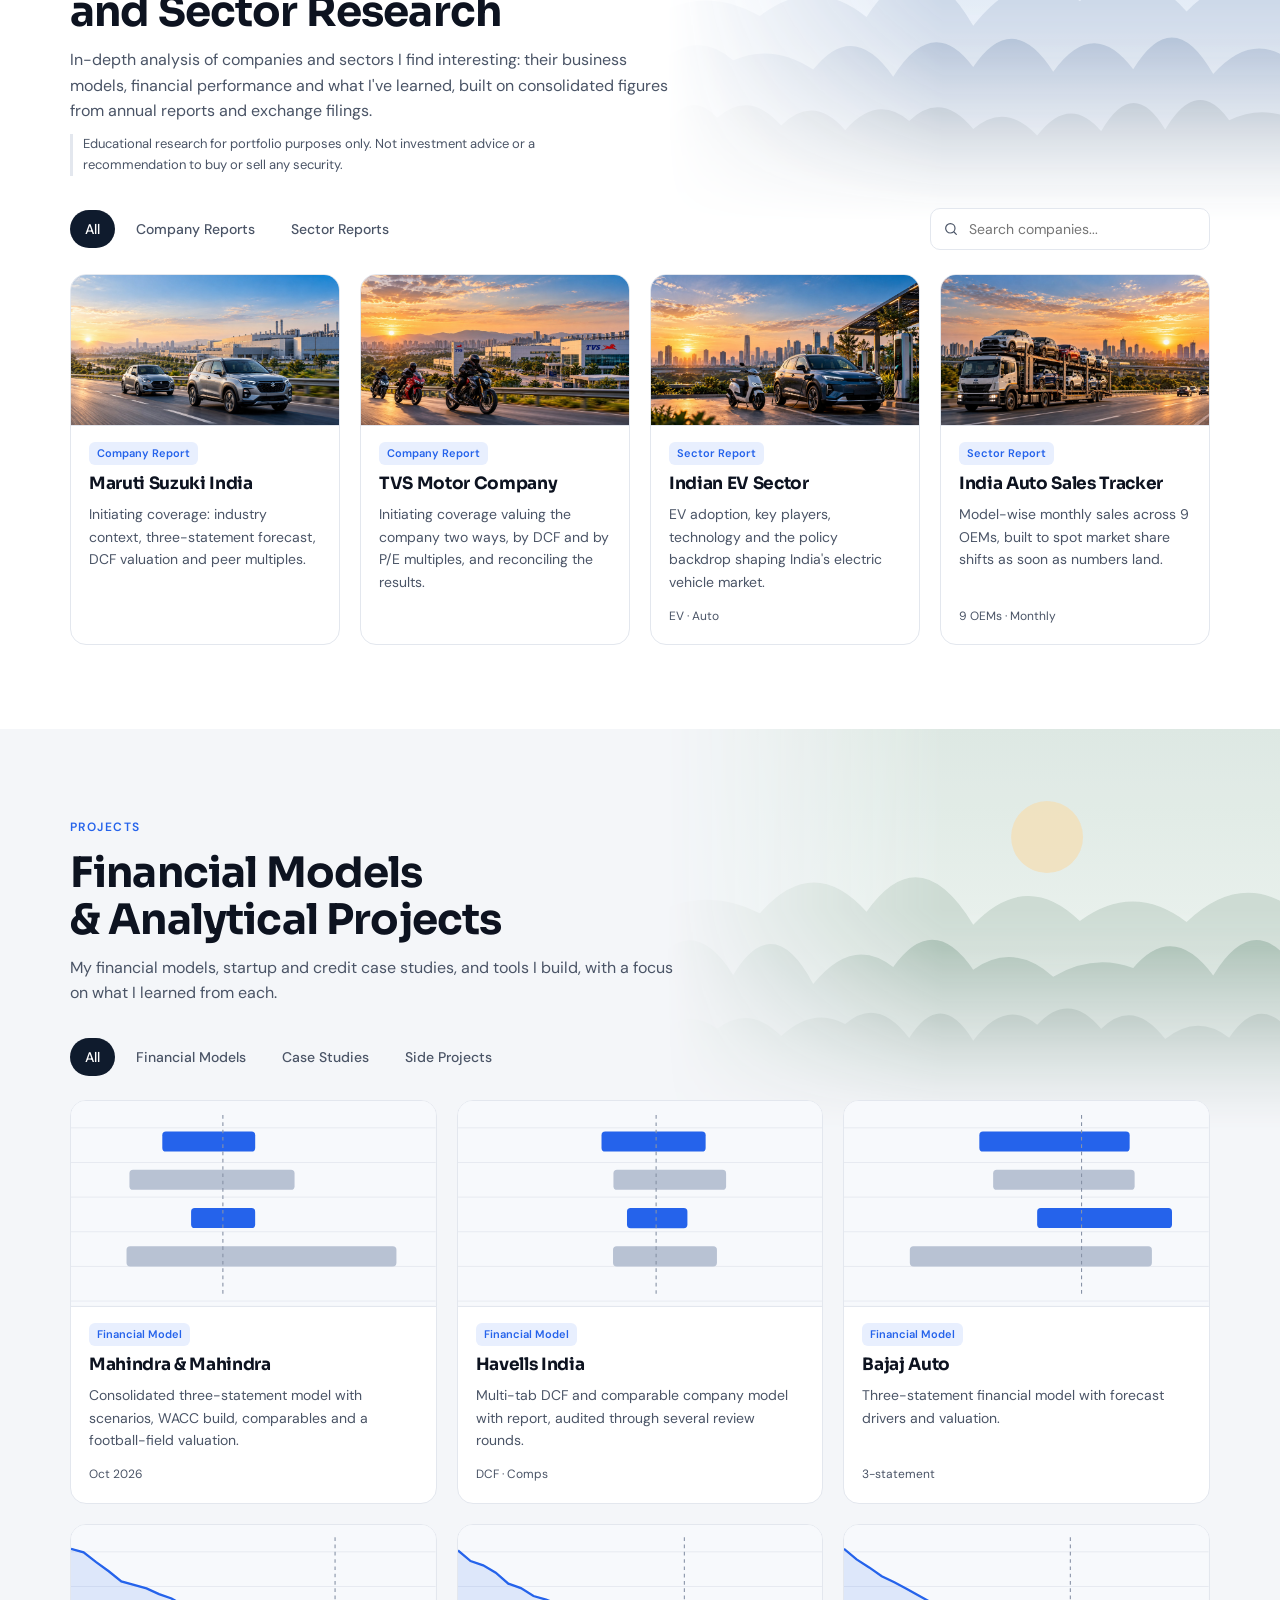
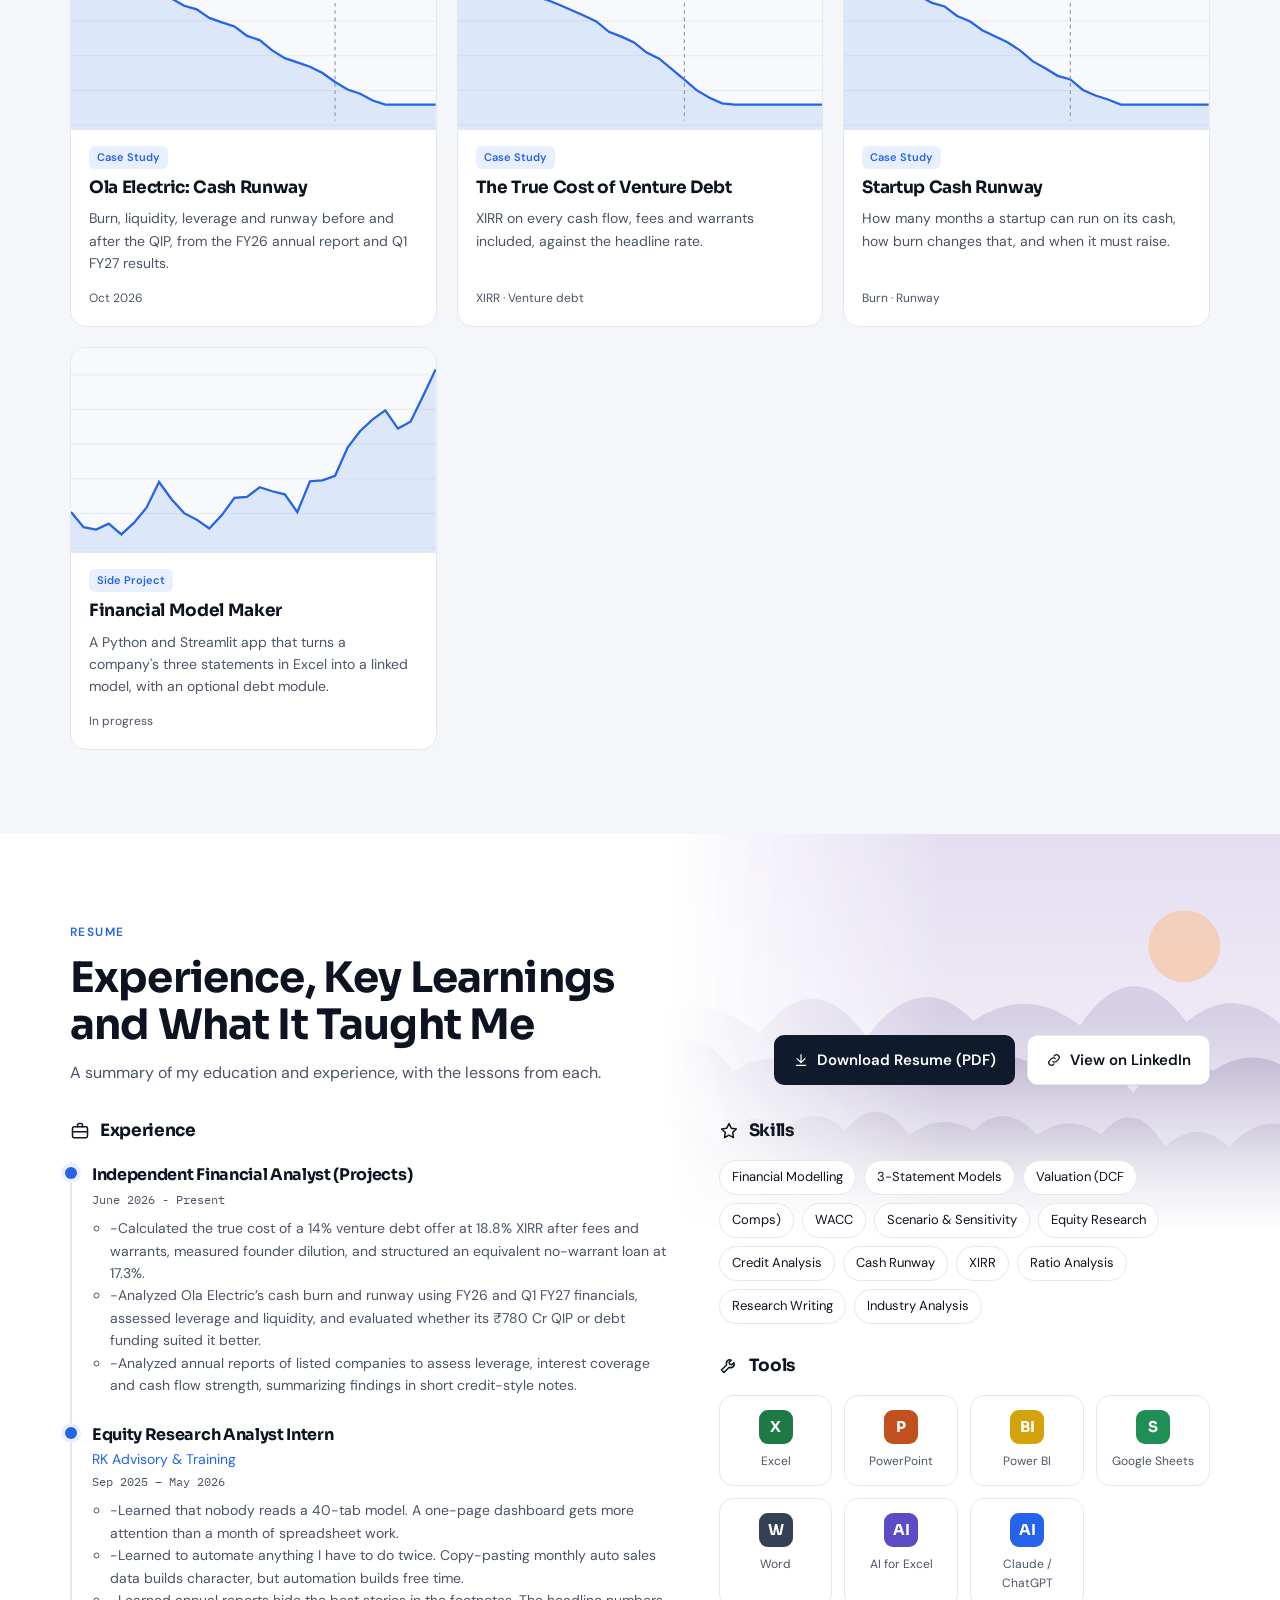
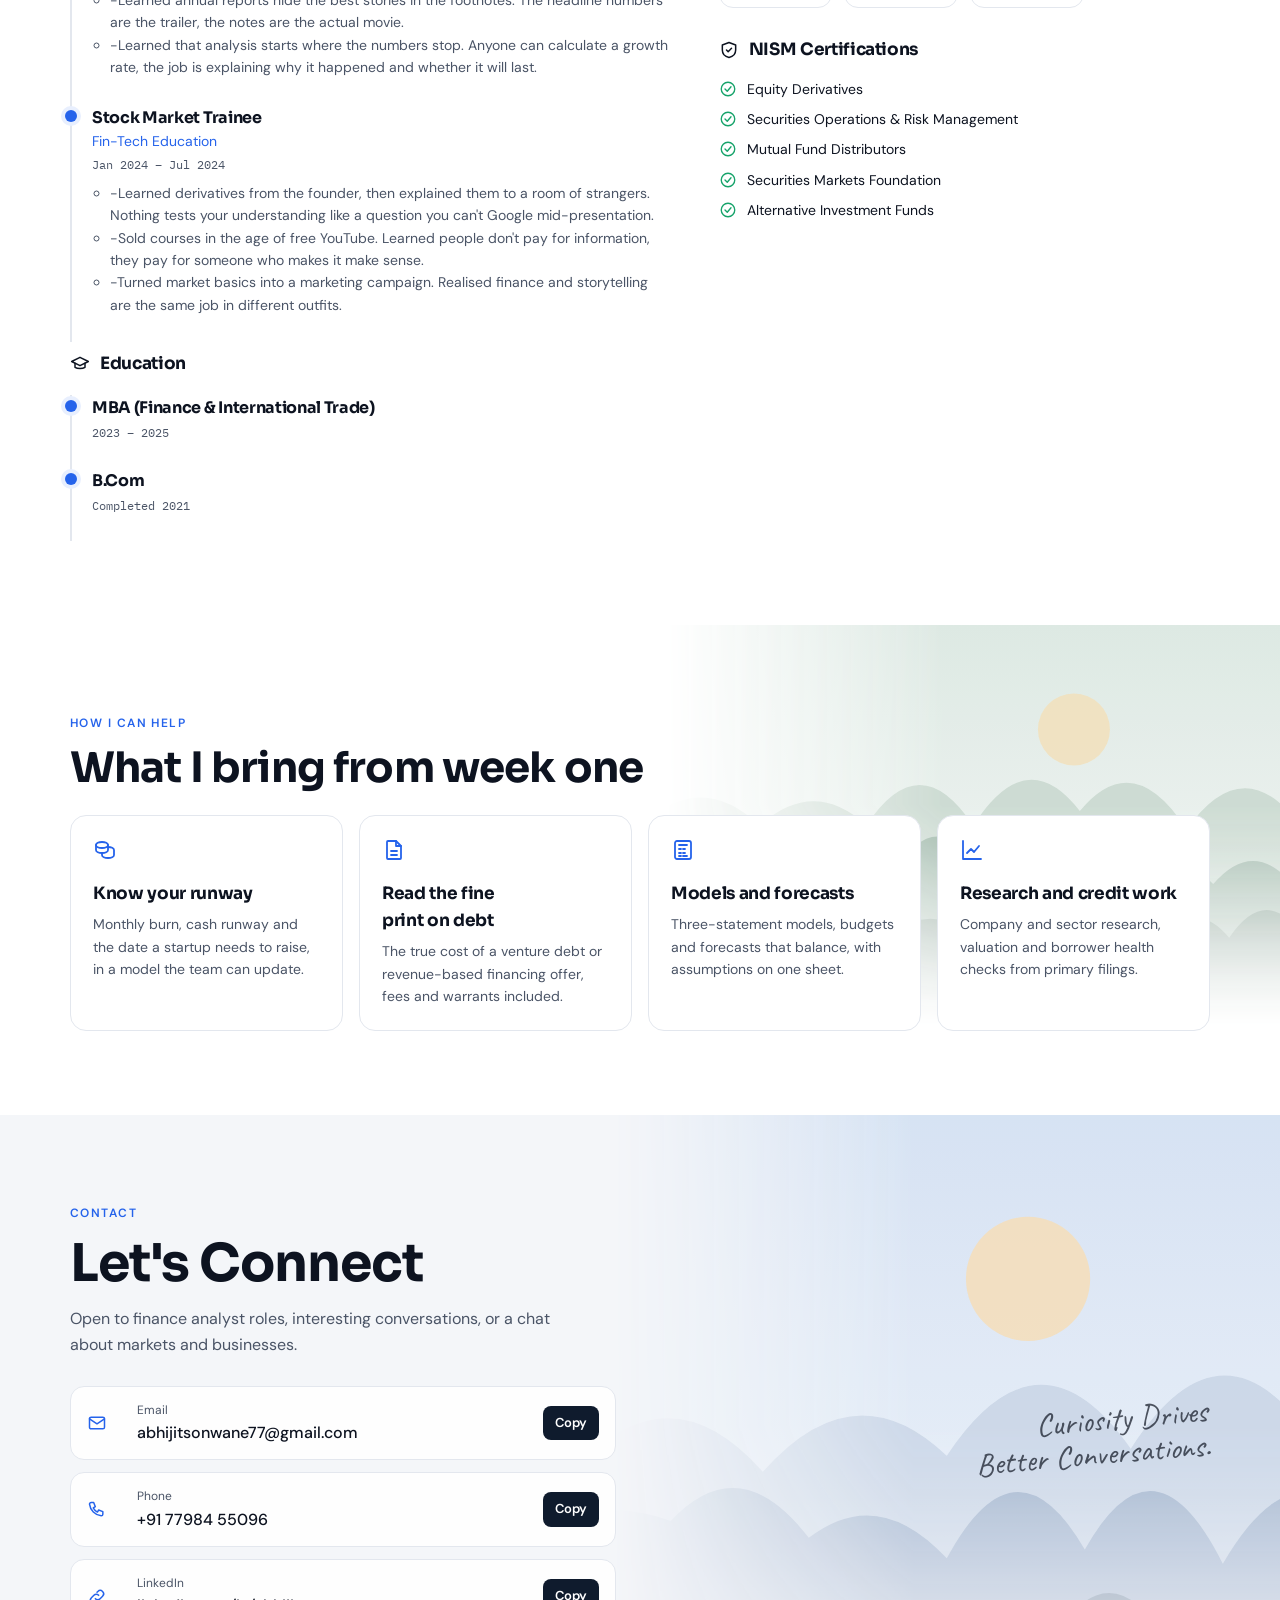
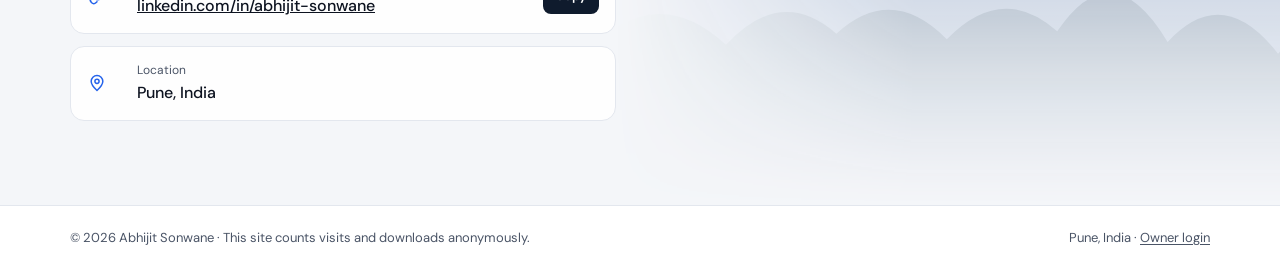
==== commit cae1350b: "Add shareable page for each research and project item Co-Authored-By: Claude Opus 5.5 <noreply@anthr" ====
--- a/index.html
+++ b/index.html
@@ -9,11 +9,13 @@
 <meta property="og:description" content="Financial models, company research, startup case studies and resume.">
 <meta property="og:type" content="website">
 <meta property="og:url" content="https://abhijitsonwane.github.io/">
+<meta property="og:image" content="https://abhijitsonwane.github.io/assets/og-default.png">
+<meta name="twitter:card" content="summary_large_image">
 <link rel="icon" href="data:image/svg+xml,%3Csvg xmlns='http://www.w3.org/2000/svg' viewBox='0 0 64 64'%3E%3Crect width='64' height='64' rx='14' fill='%230F1B2D'/%3E%3Ctext x='32' y='42' font-family='Arial' font-weight='700' font-size='28' text-anchor='middle' fill='%23fff'%3EA%3Ctspan fill='%2360A5FA'%3ES%3C/tspan%3E%3C/text%3E%3C/svg%3E">
 <link rel="preconnect" href="https://fonts.googleapis.com">
 <link rel="preconnect" href="https://fonts.gstatic.com" crossorigin>
 <link rel="stylesheet" href="https://fonts.googleapis.com/css2?family=Sora:wght@500;600;700&family=DM+Sans:ital,opsz,wght@0,9..40,400;0,9..40,500;0,9..40,600;1,9..40,400&family=IBM+Plex+Mono:wght@400;500&family=Caveat:wght@500&display=swap">
-<link rel="stylesheet" href="assets/site.css?v=20261025a">
+<link rel="stylesheet" href="assets/site.css?v=20261025b">
 </head>
 <body>
 
@@ -238,8 +240,9 @@
     <a class="btn btn-light" id="rdLink" target="_blank" rel="noopener" hidden><svg class="ico"><use href="#i-out"/></svg> Read the full piece</a>
   </article>
 </div>
-<script src="assets/site.js?v=20261025a" defer></script>
-<script src="assets/editor.js?v=20261025a" defer></script>
-<script src="assets/track.js?v=20261025a" defer></script>
+<script src="assets/site.js?v=20261025b" defer></script>
+<script src="assets/pages.js?v=20261025b" defer></script>
+<script src="assets/editor.js?v=20261025b" defer></script>
+<script src="assets/track.js?v=20261025b" defer></script>
 </body>
 </html>
--- a/assets/site.css
+++ b/assets/site.css
@@ -319,3 +319,24 @@
 .login input{border:1px solid var(--line);border-radius:8px;padding:10px 12px;font:inherit;font-size:15px;width:100%;min-width:0}
 .login ol{margin:0;padding-left:18px;font-size:14px;color:var(--sub);display:grid;gap:4px}
 .editor .ed-sec .secphotos .sp .th{background:var(--mist)}
+
+/* Shareable work pages */
+.detail .wrap{max-width:860px}
+.backlink{display:inline-flex;align-items:center;gap:6px;font-size:14px;color:var(--sub);text-decoration:none;margin-bottom:20px}
+.backlink:hover{color:var(--ink)}
+.detail h1{font-size:clamp(32px,4.4vw,48px);line-height:1.1;margin-top:12px}
+.detail .meta{color:var(--sub);font-size:14px;margin-top:10px}
+.detail .cover{margin-top:24px;border-radius:18px;border:1px solid var(--line);aspect-ratio:16/9}
+.detail .lede{font-size:18px;color:var(--sub);margin-top:22px;max-width:62ch}
+.detail .figs{margin-top:18px;max-width:320px}
+.detail .disclaim{margin-top:22px;font-size:13px;color:var(--sub);border-left:3px solid var(--line);padding-left:10px}
+.aboutme{margin-top:44px;padding:18px 20px;border:1px solid var(--line);border-radius:16px;background:var(--mist);display:flex;flex-wrap:wrap;gap:6px 14px;align-items:center}
+.aboutme span{color:var(--sub);font-size:14px;flex:1 1 260px}
+.aboutme a{display:inline-flex;align-items:center;gap:6px;font-weight:600;font-size:14px;color:var(--blue);text-decoration:none}
+.card h3 a{text-decoration:none;color:inherit}
+.card h3 a:hover{color:var(--blue)}
+.card h3 a::after{content:"";position:absolute;inset:0}
+.card{position:relative}
+.card .foot .acts{position:relative;z-index:1}
+.detail .writeup{margin-top:20px;max-width:65ch}
+.detail .writeup p{font-size:17px;line-height:1.75;margin:0 0 16px}
